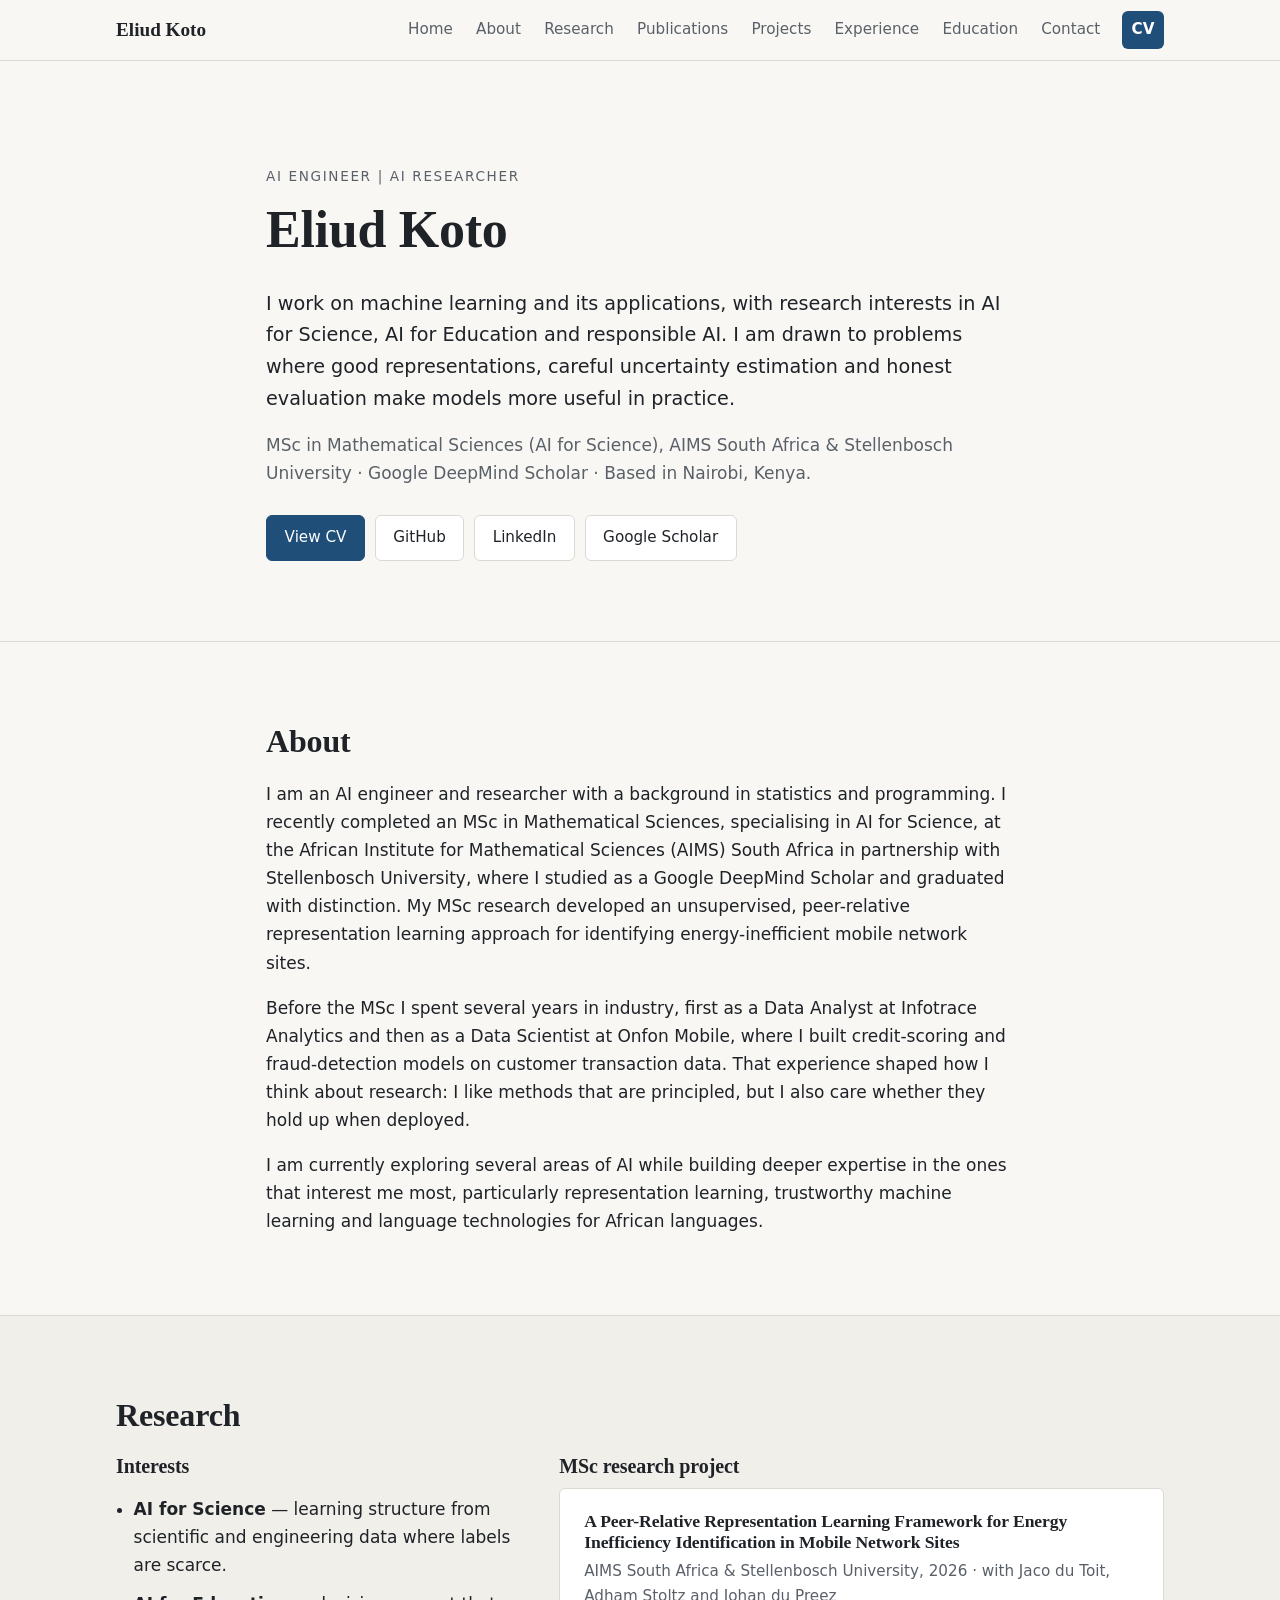
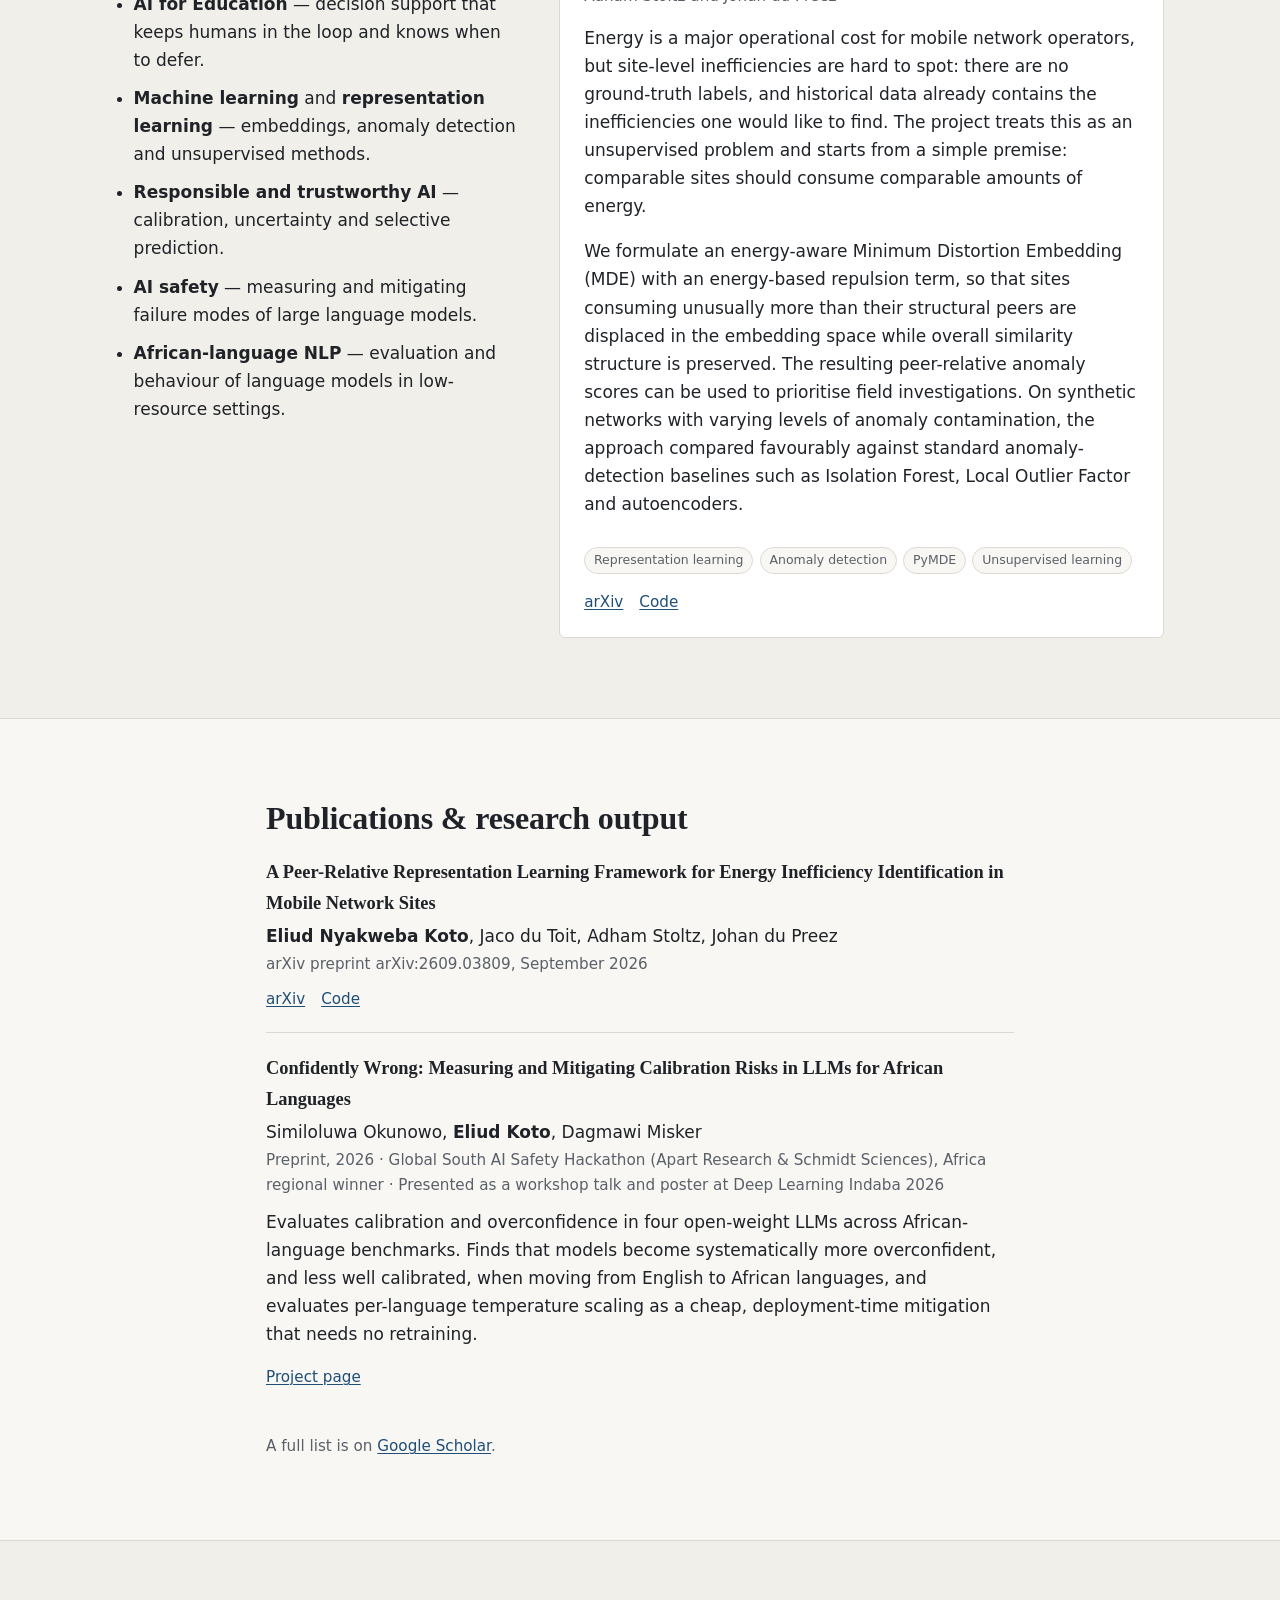
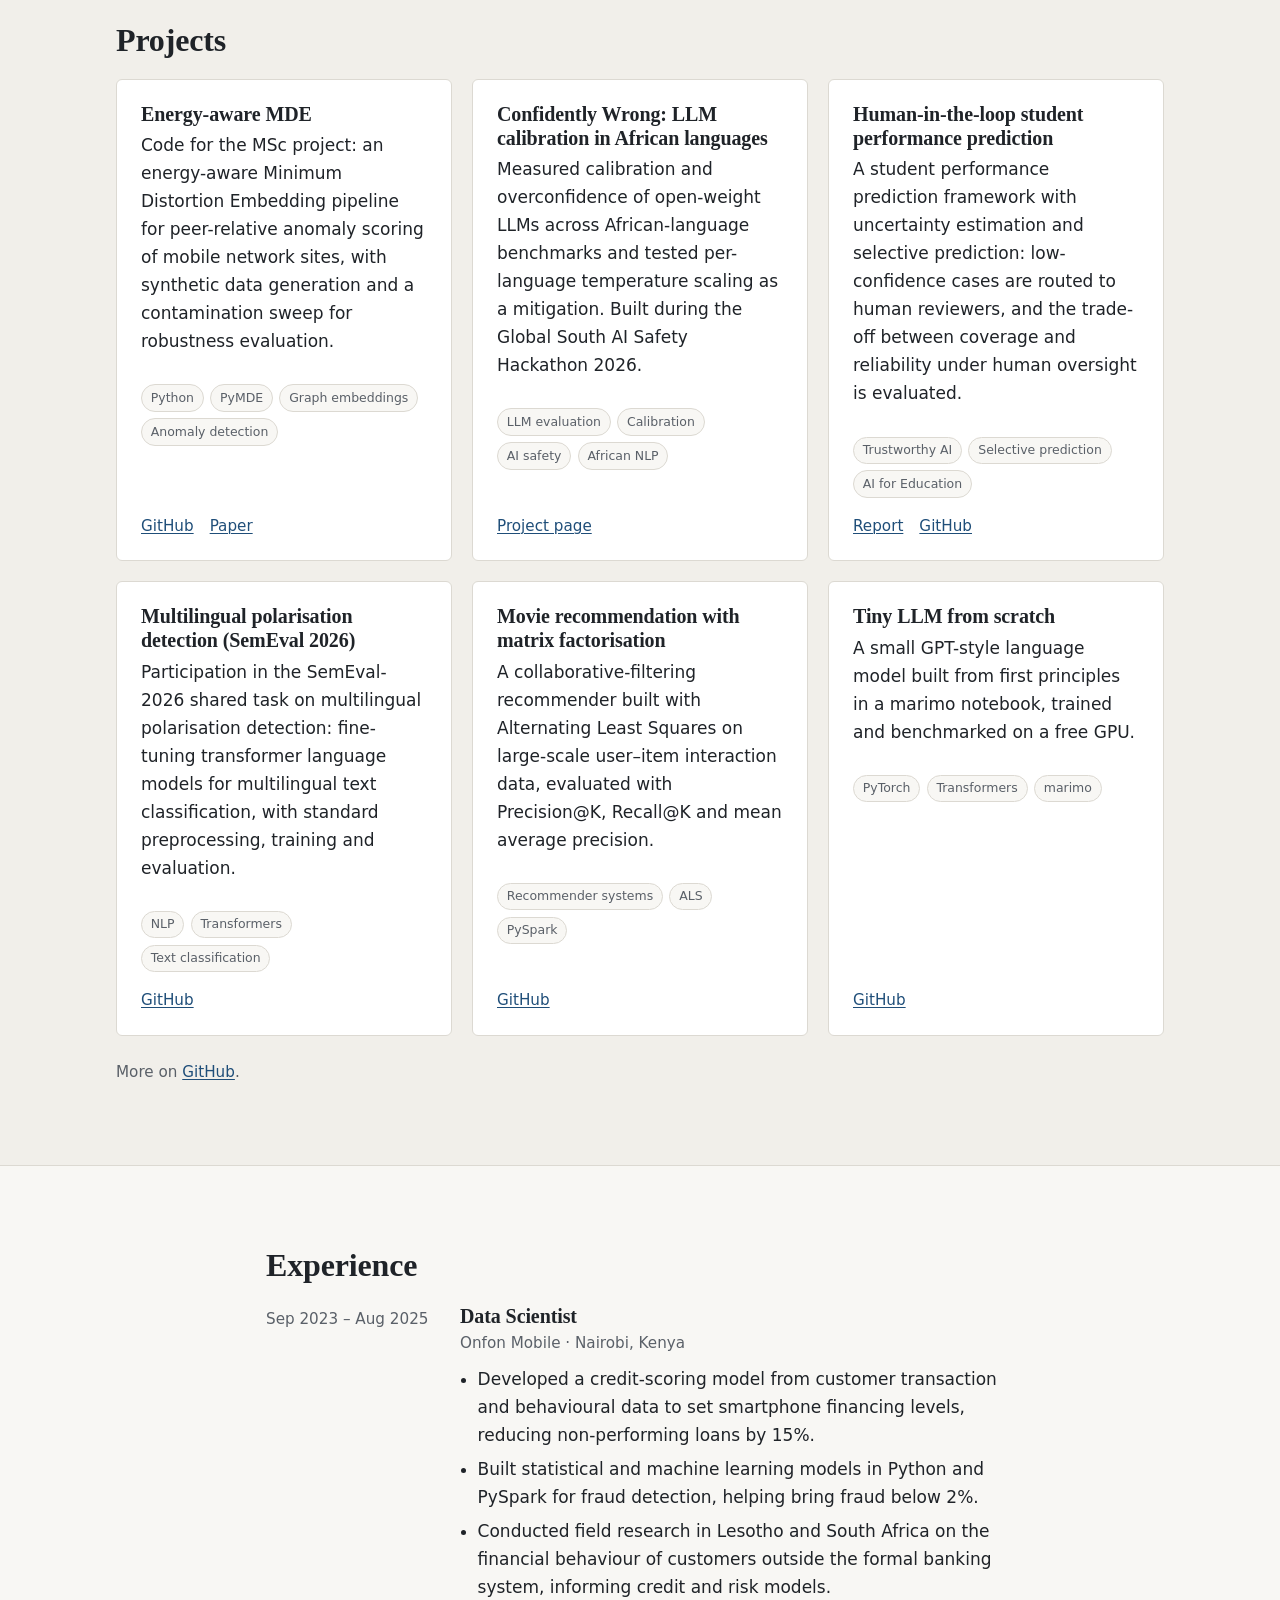
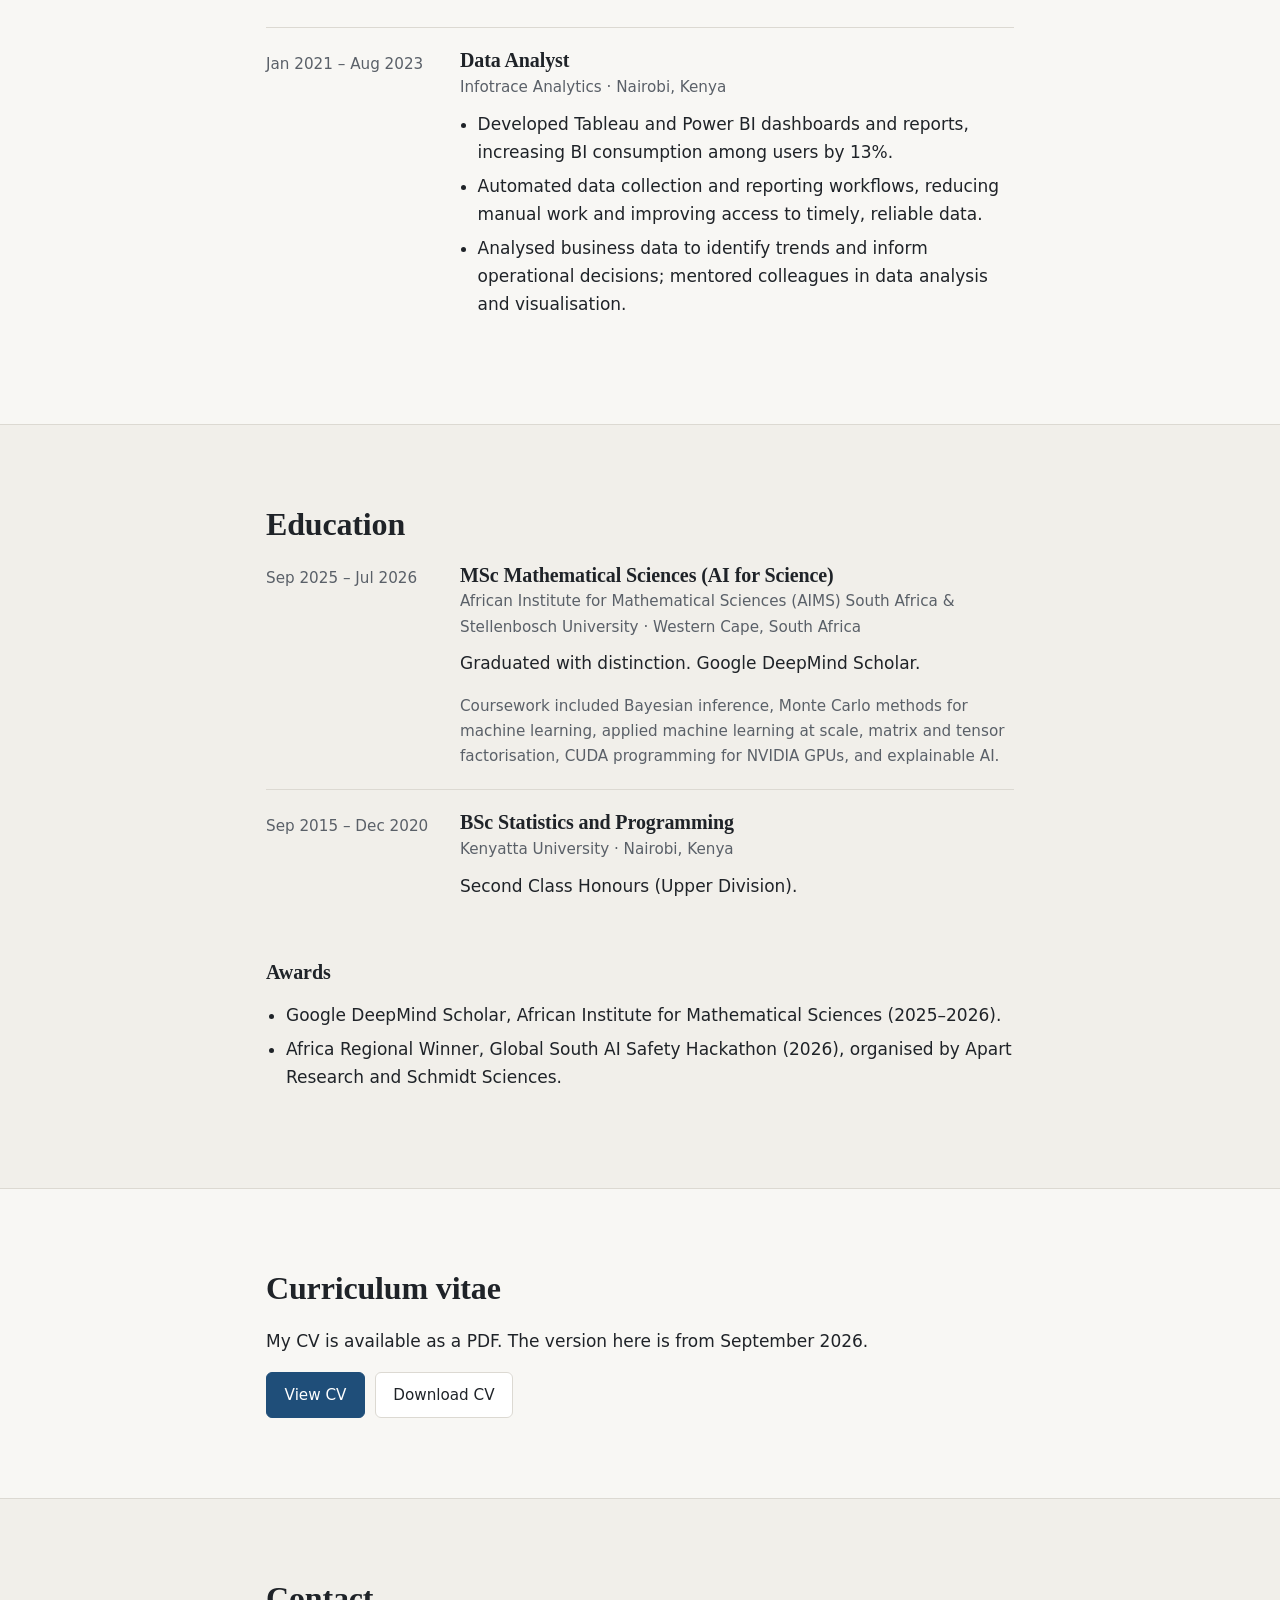
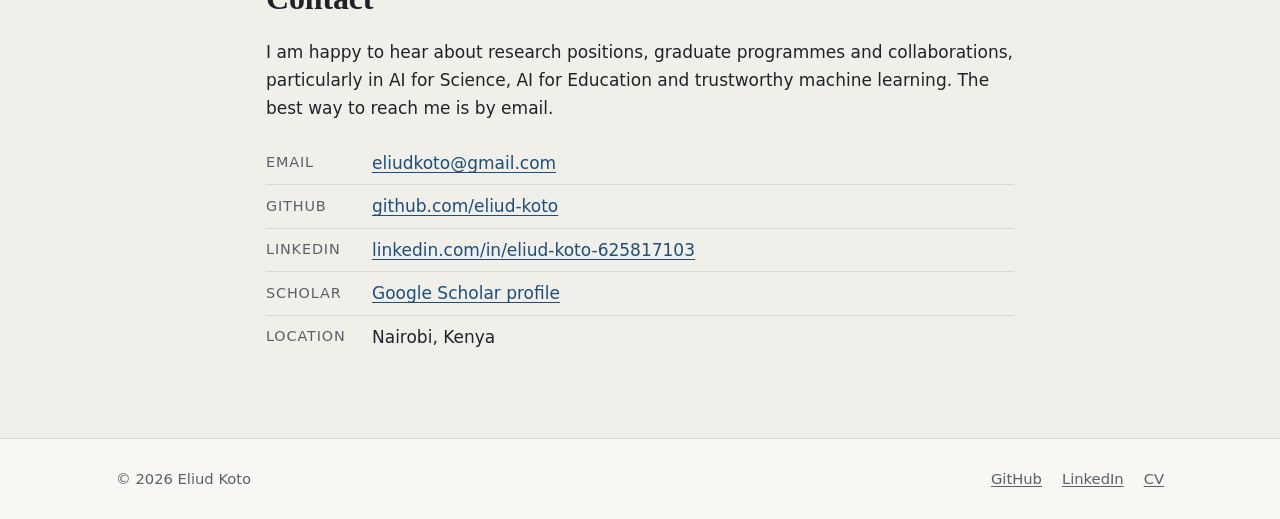
==== index.html @ 5efdb4de "Add personal academic website Static single-page site for GitHub Pages: home, about, research, publi" ====
<!DOCTYPE html>
<html lang="en-GB">
<head>
  <meta charset="utf-8">
  <meta name="viewport" content="width=device-width, initial-scale=1">
  <title>Eliud Koto — AI Engineer &amp; AI Researcher</title>
  <meta name="description" content="Eliud Koto is an AI engineer and researcher working on machine learning, representation learning and responsible AI, with interests in AI for Science and AI for Education. MSc in Mathematical Sciences (AI for Science), AIMS South Africa and Stellenbosch University.">
  <meta name="author" content="Eliud Koto">
  <link rel="canonical" href="https://eliud-koto.github.io/">
  <meta name="theme-color" content="#f8f7f4">

  <meta property="og:type" content="profile">
  <meta property="og:title" content="Eliud Koto — AI Engineer &amp; AI Researcher">
  <meta property="og:description" content="Machine learning, representation learning and responsible AI, with interests in AI for Science and AI for Education.">
  <meta property="og:url" content="https://eliud-koto.github.io/">
  <meta property="og:site_name" content="Eliud Koto">
  <meta name="twitter:card" content="summary">

  <link rel="icon" href="assets/favicon.svg" type="image/svg+xml">
  <link rel="stylesheet" href="css/style.css">

  <script type="application/ld+json">
  {
    "@context": "https://schema.org",
    "@type": "Person",
    "name": "Eliud Koto",
    "alternateName": "Eliud Nyakweba Koto",
    "jobTitle": "AI Engineer and AI Researcher",
    "url": "https://eliud-koto.github.io/",
    "email": "mailto:eliudkoto@gmail.com",
    "address": { "@type": "PostalAddress", "addressLocality": "Nairobi", "addressCountry": "KE" },
    "alumniOf": [
      { "@type": "CollegeOrUniversity", "name": "African Institute for Mathematical Sciences (AIMS) South Africa" },
      { "@type": "CollegeOrUniversity", "name": "Stellenbosch University" },
      { "@type": "CollegeOrUniversity", "name": "Kenyatta University" }
    ],
    "sameAs": [
      "https://github.com/eliud-koto",
      "https://www.linkedin.com/in/eliud-koto-625817103/",
      "https://scholar.google.com/citations?user=v_cgbv4AAAAJ"
    ]
  }
  </script>
</head>
<body>

<a class="skip-link" href="#main">Skip to content</a>

<header class="site-header">
  <div class="container nav-bar">
    <a class="brand" href="#home">Eliud Koto</a>

    <button class="nav-toggle" type="button" aria-expanded="false" aria-controls="site-nav" aria-label="Open menu">
      <span class="nav-toggle-bar"></span>
      <span class="nav-toggle-bar"></span>
      <span class="nav-toggle-bar"></span>
    </button>

    <nav id="site-nav" class="site-nav" aria-label="Main">
      <ul>
        <li><a href="#home">Home</a></li>
        <li><a href="#about">About</a></li>
        <li><a href="#research">Research</a></li>
        <li><a href="#publications">Publications</a></li>
        <li><a href="#projects">Projects</a></li>
        <li><a href="#experience">Experience</a></li>
        <li><a href="#education">Education</a></li>
        <li><a href="#contact">Contact</a></li>
        <li><a class="nav-cv" href="assets/Eliud_Koto_CV.pdf" target="_blank" rel="noopener">CV</a></li>
      </ul>
    </nav>
  </div>
</header>

<main id="main">

  <!-- HOME -->
  <section id="home" class="hero">
    <div class="container narrow">
      <p class="eyebrow">AI Engineer&nbsp;|&nbsp;AI Researcher</p>
      <h1>Eliud Koto</h1>
      <p class="lead">
        I work on machine learning and its applications, with research interests in
        AI for Science, AI for Education and responsible AI. I am drawn to problems where
        good representations, careful uncertainty estimation and honest evaluation make
        models more useful in practice.
      </p>
      <p class="lead-secondary">
        MSc in Mathematical Sciences (AI for Science), AIMS South Africa &amp; Stellenbosch University ·
        Google DeepMind Scholar · Based in Nairobi, Kenya.
      </p>
      <div class="actions">
        <a class="btn btn-primary" href="assets/Eliud_Koto_CV.pdf" target="_blank" rel="noopener">View CV</a>
        <a class="btn" href="https://github.com/eliud-koto" target="_blank" rel="noopener">GitHub</a>
        <a class="btn" href="https://www.linkedin.com/in/eliud-koto-625817103/" target="_blank" rel="noopener">LinkedIn</a>
        <a class="btn" href="https://scholar.google.com/citations?user=v_cgbv4AAAAJ" target="_blank" rel="noopener">Google Scholar</a>
      </div>
    </div>
  </section>

  <!-- ABOUT -->
  <section id="about" class="section">
    <div class="container narrow">
      <h2>About</h2>
      <p>
        I am an AI engineer and researcher with a background in statistics and programming.
        I recently completed an MSc in Mathematical Sciences, specialising in AI for Science,
        at the African Institute for Mathematical Sciences (AIMS) South Africa in partnership
        with Stellenbosch University, where I studied as a Google DeepMind Scholar and graduated
        with distinction. My MSc research developed an unsupervised, peer-relative representation
        learning approach for identifying energy-inefficient mobile network sites.
      </p>
      <p>
        Before the MSc I spent several years in industry, first as a Data Analyst at Infotrace
        Analytics and then as a Data Scientist at Onfon Mobile, where I built credit-scoring and
        fraud-detection models on customer transaction data. That experience shaped how I think
        about research: I like methods that are principled, but I also care whether they hold up
        when deployed.
      </p>
      <p>
        I am currently exploring several areas of AI while building deeper expertise in the ones
        that interest me most, particularly representation learning, trustworthy machine learning
        and language technologies for African languages.
      </p>
    </div>
  </section>

  <!-- RESEARCH -->
  <section id="research" class="section section-alt">
    <div class="container">
      <h2>Research</h2>

      <div class="two-col">
        <div>
          <h3>Interests</h3>
          <ul class="interest-list">
            <li><strong>AI for Science</strong> — learning structure from scientific and engineering data where labels are scarce.</li>
            <li><strong>AI for Education</strong> — decision support that keeps humans in the loop and knows when to defer.</li>
            <li><strong>Machine learning</strong> and <strong>representation learning</strong> — embeddings, anomaly detection and unsupervised methods.</li>
            <li><strong>Responsible and trustworthy AI</strong> — calibration, uncertainty and selective prediction.</li>
            <li><strong>AI safety</strong> — measuring and mitigating failure modes of large language models.</li>
            <li><strong>African-language NLP</strong> — evaluation and behaviour of language models in low-resource settings.</li>
          </ul>
        </div>

        <div>
          <h3>MSc research project</h3>
          <article class="card">
            <h4>A Peer-Relative Representation Learning Framework for Energy Inefficiency Identification in Mobile Network Sites</h4>
            <p class="meta">AIMS South Africa &amp; Stellenbosch University, 2026 · with Jaco du Toit, Adham Stoltz and Johan du Preez</p>
            <p>
              Energy is a major operational cost for mobile network operators, but site-level
              inefficiencies are hard to spot: there are no ground-truth labels, and historical
              data already contains the inefficiencies one would like to find. The project treats
              this as an unsupervised problem and starts from a simple premise: comparable sites
              should consume comparable amounts of energy.
            </p>
            <p>
              We formulate an energy-aware Minimum Distortion Embedding (MDE) with an energy-based
              repulsion term, so that sites consuming unusually more than their structural peers are
              displaced in the embedding space while overall similarity structure is preserved. The
              resulting peer-relative anomaly scores can be used to prioritise field investigations.
              On synthetic networks with varying levels of anomaly contamination, the approach
              compared favourably against standard anomaly-detection baselines such as Isolation
              Forest, Local Outlier Factor and autoencoders.
            </p>
            <p class="tags">
              <span>Representation learning</span><span>Anomaly detection</span><span>PyMDE</span><span>Unsupervised learning</span>
            </p>
            <p class="links">
              <a href="https://arxiv.org/abs/2609.03809" target="_blank" rel="noopener">arXiv</a>
              <a href="https://github.com/eliud-koto/energy-aware-mde" target="_blank" rel="noopener">Code</a>
            </p>
          </article>
        </div>
      </div>
    </div>
  </section>

  <!-- PUBLICATIONS -->
  <section id="publications" class="section">
    <div class="container narrow">
      <h2>Publications &amp; research output</h2>

      <ol class="pub-list">
        <li>
          <p class="pub-title">A Peer-Relative Representation Learning Framework for Energy Inefficiency Identification in Mobile Network Sites</p>
          <p class="pub-authors"><strong>Eliud Nyakweba Koto</strong>, Jaco du Toit, Adham Stoltz, Johan du Preez</p>
          <p class="pub-venue">arXiv preprint arXiv:2609.03809, September 2026</p>
          <p class="links">
            <a href="https://arxiv.org/abs/2609.03809" target="_blank" rel="noopener">arXiv</a>
            <a href="https://github.com/eliud-koto/energy-aware-mde" target="_blank" rel="noopener">Code</a>
          </p>
        </li>

        <li>
          <p class="pub-title">Confidently Wrong: Measuring and Mitigating Calibration Risks in LLMs for African Languages</p>
          <p class="pub-authors">Similoluwa Okunowo, <strong>Eliud Koto</strong>, Dagmawi Misker</p>
          <p class="pub-venue">Preprint, 2026 · Global South AI Safety Hackathon (Apart Research &amp; Schmidt Sciences), Africa regional winner · Presented as a workshop talk and poster at Deep Learning Indaba 2026</p>
          <p>
            Evaluates calibration and overconfidence in four open-weight LLMs across
            African-language benchmarks. Finds that models become systematically more
            overconfident, and less well calibrated, when moving from English to African
            languages, and evaluates per-language temperature scaling as a cheap,
            deployment-time mitigation that needs no retraining.
          </p>
          <p class="links">
            <a href="https://apartresearch.com/project/confidently-wrong-measuring-and-mitigating-calibration-risks-in-llms-for-african-languages-hrve" target="_blank" rel="noopener">Project page</a>
          </p>
        </li>
      </ol>

      <p class="note">
        A full list is on <a href="https://scholar.google.com/citations?user=v_cgbv4AAAAJ" target="_blank" rel="noopener">Google Scholar</a>.
      </p>
    </div>
  </section>

  <!-- PROJECTS -->
  <section id="projects" class="section section-alt">
    <div class="container">
      <h2>Projects</h2>

      <div class="grid">
        <article class="card">
          <h3>Energy-aware MDE</h3>
          <p>
            Code for the MSc project: an energy-aware Minimum Distortion Embedding pipeline for
            peer-relative anomaly scoring of mobile network sites, with synthetic data generation
            and a contamination sweep for robustness evaluation.
          </p>
          <p class="tags"><span>Python</span><span>PyMDE</span><span>Graph embeddings</span><span>Anomaly detection</span></p>
          <p class="links">
            <a href="https://github.com/eliud-koto/energy-aware-mde" target="_blank" rel="noopener">GitHub</a>
            <a href="https://arxiv.org/abs/2609.03809" target="_blank" rel="noopener">Paper</a>
          </p>
        </article>

        <article class="card">
          <h3>Confidently Wrong: LLM calibration in African languages</h3>
          <p>
            Measured calibration and overconfidence of open-weight LLMs across African-language
            benchmarks and tested per-language temperature scaling as a mitigation. Built during
            the Global South AI Safety Hackathon 2026.
          </p>
          <p class="tags"><span>LLM evaluation</span><span>Calibration</span><span>AI safety</span><span>African NLP</span></p>
          <p class="links">
            <a href="https://apartresearch.com/project/confidently-wrong-measuring-and-mitigating-calibration-risks-in-llms-for-african-languages-hrve" target="_blank" rel="noopener">Project page</a>
          </p>
        </article>

        <article class="card">
          <h3>Human-in-the-loop student performance prediction</h3>
          <p>
            A student performance prediction framework with uncertainty estimation and selective
            prediction: low-confidence cases are routed to human reviewers, and the trade-off
            between coverage and reliability under human oversight is evaluated.
          </p>
          <p class="tags"><span>Trustworthy AI</span><span>Selective prediction</span><span>AI for Education</span></p>
          <p class="links">
            <a href="https://github.com/eliud-koto/Responsible-AI-Project/blob/main/RAI_Final_Project_Report.pdf" target="_blank" rel="noopener">Report</a>
            <a href="https://github.com/eliud-koto/Responsible-AI-Project" target="_blank" rel="noopener">GitHub</a>
          </p>
        </article>

        <article class="card">
          <h3>Multilingual polarisation detection (SemEval 2026)</h3>
          <p>
            Participation in the SemEval-2026 shared task on multilingual polarisation detection:
            fine-tuning transformer language models for multilingual text classification, with
            standard preprocessing, training and evaluation.
          </p>
          <p class="tags"><span>NLP</span><span>Transformers</span><span>Text classification</span></p>
          <p class="links">
            <a href="https://github.com/eliud-koto/NLP-LLM" target="_blank" rel="noopener">GitHub</a>
          </p>
        </article>

        <article class="card">
          <h3>Movie recommendation with matrix factorisation</h3>
          <p>
            A collaborative-filtering recommender built with Alternating Least Squares on
            large-scale user–item interaction data, evaluated with Precision@K, Recall@K and
            mean average precision.
          </p>
          <p class="tags"><span>Recommender systems</span><span>ALS</span><span>PySpark</span></p>
          <p class="links">
            <a href="https://github.com/eliud-koto/Matrix-Factorization-Recommender-System" target="_blank" rel="noopener">GitHub</a>
          </p>
        </article>

        <article class="card">
          <h3>Tiny LLM from scratch</h3>
          <p>
            A small GPT-style language model built from first principles in a marimo notebook,
            trained and benchmarked on a free GPU.
          </p>
          <p class="tags"><span>PyTorch</span><span>Transformers</span><span>marimo</span></p>
          <p class="links">
            <a href="https://github.com/eliud-koto/tiny-llm-molab" target="_blank" rel="noopener">GitHub</a>
          </p>
        </article>
      </div>

      <p class="note">More on <a href="https://github.com/eliud-koto?tab=repositories" target="_blank" rel="noopener">GitHub</a>.</p>
    </div>
  </section>

  <!-- EXPERIENCE -->
  <section id="experience" class="section">
    <div class="container narrow">
      <h2>Experience</h2>

      <ol class="timeline">
        <li>
          <div class="timeline-when">Sep 2023 – Aug 2025</div>
          <div class="timeline-what">
            <h3>Data Scientist</h3>
            <p class="meta">Onfon Mobile · Nairobi, Kenya</p>
            <ul>
              <li>Developed a credit-scoring model from customer transaction and behavioural data to set smartphone financing levels, reducing non-performing loans by 15%.</li>
              <li>Built statistical and machine learning models in Python and PySpark for fraud detection, helping bring fraud below 2%.</li>
              <li>Conducted field research in Lesotho and South Africa on the financial behaviour of customers outside the formal banking system, informing credit and risk models.</li>
            </ul>
          </div>
        </li>

        <li>
          <div class="timeline-when">Jan 2021 – Aug 2023</div>
          <div class="timeline-what">
            <h3>Data Analyst</h3>
            <p class="meta">Infotrace Analytics · Nairobi, Kenya</p>
            <ul>
              <li>Developed Tableau and Power BI dashboards and reports, increasing BI consumption among users by 13%.</li>
              <li>Automated data collection and reporting workflows, reducing manual work and improving access to timely, reliable data.</li>
              <li>Analysed business data to identify trends and inform operational decisions; mentored colleagues in data analysis and visualisation.</li>
            </ul>
          </div>
        </li>
      </ol>
    </div>
  </section>

  <!-- EDUCATION -->
  <section id="education" class="section section-alt">
    <div class="container narrow">
      <h2>Education</h2>

      <ol class="timeline">
        <li>
          <div class="timeline-when">Sep 2025 – Jul 2026</div>
          <div class="timeline-what">
            <h3>MSc Mathematical Sciences (AI for Science)</h3>
            <p class="meta">African Institute for Mathematical Sciences (AIMS) South Africa &amp; Stellenbosch University · Western Cape, South Africa</p>
            <p>Graduated with distinction. Google DeepMind Scholar.</p>
            <p class="small">Coursework included Bayesian inference, Monte Carlo methods for machine learning, applied machine learning at scale, matrix and tensor factorisation, CUDA programming for NVIDIA GPUs, and explainable AI.</p>
          </div>
        </li>

        <li>
          <div class="timeline-when">Sep 2015 – Dec 2020</div>
          <div class="timeline-what">
            <h3>BSc Statistics and Programming</h3>
            <p class="meta">Kenyatta University · Nairobi, Kenya</p>
            <p>Second Class Honours (Upper Division).</p>
          </div>
        </li>
      </ol>

      <h3 class="subhead">Awards</h3>
      <ul class="plain-list">
        <li>Google DeepMind Scholar, African Institute for Mathematical Sciences (2025–2026).</li>
        <li>Africa Regional Winner, Global South AI Safety Hackathon (2026), organised by Apart Research and Schmidt Sciences.</li>
      </ul>
    </div>
  </section>

  <!-- CV -->
  <section id="cv" class="section">
    <div class="container narrow">
      <h2>Curriculum vitae</h2>
      <p>My CV is available as a PDF. The version here is from September 2026.</p>
      <div class="actions">
        <a class="btn btn-primary" href="assets/Eliud_Koto_CV.pdf" target="_blank" rel="noopener">View CV</a>
        <a class="btn" href="assets/Eliud_Koto_CV.pdf" download="Eliud_Koto_CV.pdf">Download CV</a>
      </div>
    </div>
  </section>

  <!-- CONTACT -->
  <section id="contact" class="section section-alt">
    <div class="container narrow">
      <h2>Contact</h2>
      <p>
        I am happy to hear about research positions, graduate programmes and collaborations,
        particularly in AI for Science, AI for Education and trustworthy machine learning.
        The best way to reach me is by email.
      </p>
      <ul class="contact-list">
        <li><span class="label">Email</span> <a href="mailto:eliudkoto@gmail.com">eliudkoto@gmail.com</a></li>
        <li><span class="label">GitHub</span> <a href="https://github.com/eliud-koto" target="_blank" rel="noopener">github.com/eliud-koto</a></li>
        <li><span class="label">LinkedIn</span> <a href="https://www.linkedin.com/in/eliud-koto-625817103/" target="_blank" rel="noopener">linkedin.com/in/eliud-koto-625817103</a></li>
        <li><span class="label">Scholar</span> <a href="https://scholar.google.com/citations?user=v_cgbv4AAAAJ" target="_blank" rel="noopener">Google Scholar profile</a></li>
        <li><span class="label">Location</span> Nairobi, Kenya</li>
      </ul>
    </div>
  </section>

</main>

<footer class="site-footer">
  <div class="container footer-bar">
    <p>© <span id="year">2026</span> Eliud Koto</p>
    <ul>
      <li><a href="https://github.com/eliud-koto" target="_blank" rel="noopener">GitHub</a></li>
      <li><a href="https://www.linkedin.com/in/eliud-koto-625817103/" target="_blank" rel="noopener">LinkedIn</a></li>
      <li><a href="assets/Eliud_Koto_CV.pdf" target="_blank" rel="noopener">CV</a></li>
    </ul>
  </div>
</footer>

<script src="js/main.js"></script>
</body>
</html>
---- css/style.css ----
/* ------------------------------------------------------------------
   Eliud Koto — personal academic website
   Plain CSS, no build step. Restrained palette, system fonts.
   ------------------------------------------------------------------ */

:root {
  --bg: #f8f7f4;
  --bg-alt: #f1efea;
  --surface: #ffffff;
  --text: #1f2328;
  --text-muted: #5a6068;
  --border: #dcd9d2;
  --accent: #1f4e79;
  --accent-hover: #163a5a;
  --accent-soft: #e6eef6;

  --font-serif: "Iowan Old Style", "Palatino Linotype", "Book Antiqua", Palatino, Georgia, "Times New Roman", serif;
  --font-sans: system-ui, -apple-system, "Segoe UI", Roboto, "Helvetica Neue", Arial, sans-serif;

  --measure: 68ch;
  --container: 1080px;
  --gutter: 16px;
  --radius: 6px;
}

@media (prefers-color-scheme: dark) {
  :root:not([data-theme="light"]) {
    --bg: #15171a;
    --bg-alt: #1b1e22;
    --surface: #202429;
    --text: #e8e6e1;
    --text-muted: #a4a9b0;
    --border: #33383f;
    --accent: #8fb6dc;
    --accent-hover: #b3cee9;
    --accent-soft: #24303c;
  }
}

/* --- Base ---------------------------------------------------------- */

*,
*::before,
*::after { box-sizing: border-box; }

html {
  scroll-behavior: smooth;
  -webkit-text-size-adjust: 100%;
}

@media (prefers-reduced-motion: reduce) {
  html { scroll-behavior: auto; }
}

body {
  margin: 0;
  background: var(--bg);
  color: var(--text);
  font-family: var(--font-sans);
  font-size: 1.0625rem;
  line-height: 1.65;
  -webkit-font-smoothing: antialiased;
}

h1, h2, h3, h4 {
  font-family: var(--font-serif);
  font-weight: 600;
  line-height: 1.2;
  margin: 0 0 0.5em;
  letter-spacing: -0.005em;
}

h1 { font-size: clamp(2.25rem, 5vw, 3.25rem); }
h2 { font-size: clamp(1.6rem, 3vw, 2rem); margin-bottom: 1.25rem; }
h3 { font-size: 1.25rem; }
h4 { font-size: 1.1rem; }

p { margin: 0 0 1em; }
p:last-child { margin-bottom: 0; }

a {
  color: var(--accent);
  text-decoration: underline;
  text-decoration-thickness: 1px;
  text-underline-offset: 0.15em;
}
a:hover { color: var(--accent-hover); }
a:focus-visible {
  outline: 2px solid var(--accent);
  outline-offset: 2px;
  border-radius: 2px;
}

ul, ol { padding-left: 1.25rem; }
li { margin-bottom: 0.35em; }

strong { font-weight: 600; }

.container {
  width: 100%;
  max-width: var(--container);
  margin: 0 auto;
  padding: 0 var(--gutter);
}

.container.narrow { max-width: 780px; }

.skip-link {
  position: absolute;
  left: -999px;
  top: 0;
  background: var(--accent);
  color: #fff;
  padding: 0.5rem 1rem;
  z-index: 100;
}
.skip-link:focus { left: 0; }

/* --- Header / navigation ------------------------------------------ */

.site-header {
  position: sticky;
  top: 0;
  z-index: 50;
  background: var(--bg);
  border-bottom: 1px solid var(--border);
}

.nav-bar {
  display: flex;
  align-items: center;
  justify-content: space-between;
  min-height: 60px;
  gap: 1rem;
}

.brand {
  font-family: var(--font-serif);
  font-size: 1.2rem;
  font-weight: 600;
  color: var(--text);
  text-decoration: none;
}
.brand:hover { color: var(--accent); }

.site-nav ul {
  list-style: none;
  margin: 0;
  padding: 0;
  display: flex;
  align-items: center;
  gap: 0.25rem;
}
.site-nav li { margin: 0; }

.site-nav a {
  display: inline-block;
  padding: 0.4rem 0.6rem;
  font-size: 0.95rem;
  color: var(--text-muted);
  text-decoration: none;
  border-radius: var(--radius);
}
.site-nav a:hover { color: var(--text); background: var(--accent-soft); }

.site-nav a.nav-cv {
  margin-left: 0.5rem;
  color: #fff;
  background: var(--accent);
  font-weight: 600;
}
.site-nav a.nav-cv:hover { background: var(--accent-hover); color: #fff; }

@media (prefers-color-scheme: dark) {
  :root:not([data-theme="light"]) .site-nav a.nav-cv { color: #15171a; }
  :root:not([data-theme="light"]) .site-nav a.nav-cv:hover { color: #15171a; }
}

.nav-toggle {
  display: none;
  background: none;
  border: 1px solid var(--border);
  border-radius: var(--radius);
  padding: 0.45rem 0.55rem;
  cursor: pointer;
}
.nav-toggle-bar {
  display: block;
  width: 20px;
  height: 2px;
  background: var(--text);
  margin: 4px 0;
  transition: transform 0.2s ease, opacity 0.2s ease;
}
.nav-toggle[aria-expanded="true"] .nav-toggle-bar:nth-child(1) { transform: translateY(6px) rotate(45deg); }
.nav-toggle[aria-expanded="true"] .nav-toggle-bar:nth-child(2) { opacity: 0; }
.nav-toggle[aria-expanded="true"] .nav-toggle-bar:nth-child(3) { transform: translateY(-6px) rotate(-45deg); }

@media (max-width: 900px) {
  .nav-toggle { display: block; }

  .site-nav {
    display: none;
    position: absolute;
    left: 0;
    right: 0;
    top: 100%;
    background: var(--bg);
    border-bottom: 1px solid var(--border);
    padding: 0.5rem var(--gutter) 1rem;
  }
  .site-nav.is-open { display: block; }

  .site-nav ul {
    flex-direction: column;
    align-items: stretch;
    gap: 0;
  }
  .site-nav a {
    display: block;
    padding: 0.65rem 0.5rem;
    font-size: 1.05rem;
  }
  .site-nav a.nav-cv {
    margin: 0.5rem 0 0;
    text-align: center;
  }
}

/* --- Sections ------------------------------------------------------ */

section[id] { scroll-margin-top: 72px; }

.section {
  padding: clamp(3rem, 7vw, 5rem) 0;
  border-top: 1px solid var(--border);
}
.section-alt { background: var(--bg-alt); }

.hero {
  padding: clamp(3.5rem, 9vw, 6.5rem) 0 clamp(3rem, 7vw, 5rem);
}

.eyebrow {
  font-size: 0.85rem;
  text-transform: uppercase;
  letter-spacing: 0.12em;
  color: var(--text-muted);
  margin-bottom: 0.75rem;
}

.lead {
  font-size: 1.2rem;
  max-width: var(--measure);
  margin-bottom: 1rem;
}
.lead-secondary {
  color: var(--text-muted);
  max-width: var(--measure);
  margin-bottom: 1.75rem;
}

.actions {
  display: flex;
  flex-wrap: wrap;
  gap: 0.6rem;
}

.btn {
  display: inline-block;
  padding: 0.6rem 1.1rem;
  font-size: 0.95rem;
  font-weight: 500;
  color: var(--text);
  background: var(--surface);
  border: 1px solid var(--border);
  border-radius: var(--radius);
  text-decoration: none;
  transition: border-color 0.15s ease, background-color 0.15s ease;
}
.btn:hover {
  color: var(--text);
  border-color: var(--accent);
  background: var(--accent-soft);
}
.btn-primary {
  color: #fff;
  background: var(--accent);
  border-color: var(--accent);
}
.btn-primary:hover {
  color: #fff;
  background: var(--accent-hover);
  border-color: var(--accent-hover);
}

@media (prefers-color-scheme: dark) {
  :root:not([data-theme="light"]) .btn-primary,
  :root:not([data-theme="light"]) .btn-primary:hover { color: #15171a; }
}

.meta {
  color: var(--text-muted);
  font-size: 0.95rem;
}
.small { font-size: 0.95rem; color: var(--text-muted); }
.note { color: var(--text-muted); font-size: 0.95rem; margin-top: 1.5rem; }
.subhead { margin-top: 2.5rem; }

.plain-list { padding-left: 1.25rem; }

/* --- Research ------------------------------------------------------ */

.two-col {
  display: grid;
  grid-template-columns: minmax(0, 2fr) minmax(0, 3fr);
  gap: 2.5rem;
  align-items: start;
}
@media (max-width: 820px) {
  .two-col { grid-template-columns: 1fr; gap: 2rem; }
}

.interest-list { padding-left: 1.1rem; }
.interest-list li { margin-bottom: 0.6em; }

/* --- Cards --------------------------------------------------------- */

.card {
  background: var(--surface);
  border: 1px solid var(--border);
  border-radius: var(--radius);
  padding: 1.35rem 1.5rem;
  height: 100%;
  display: flex;
  flex-direction: column;
}
.card h3, .card h4 { margin-bottom: 0.35rem; }
.card > p:not(.links):not(.tags) { flex-grow: 0; }
.card .links { margin-top: auto; padding-top: 0.75rem; }

.grid {
  display: grid;
  grid-template-columns: repeat(auto-fill, minmax(300px, 1fr));
  gap: 1.25rem;
}

.tags {
  display: flex;
  flex-wrap: wrap;
  gap: 0.4rem;
  margin: 0.75rem 0 0.25rem;
}
.tags span {
  font-size: 0.78rem;
  padding: 0.15rem 0.55rem;
  border: 1px solid var(--border);
  border-radius: 999px;
  color: var(--text-muted);
  background: var(--bg);
}

.links {
  display: flex;
  flex-wrap: wrap;
  gap: 1rem;
  font-size: 0.95rem;
}
.links a { font-weight: 500; }

/* --- Publications -------------------------------------------------- */

.pub-list {
  list-style: none;
  padding: 0;
  margin: 0;
}
.pub-list > li {
  padding: 1.25rem 0;
  border-bottom: 1px solid var(--border);
  margin: 0;
}
.pub-list > li:first-child { padding-top: 0; }
.pub-list > li:last-child { border-bottom: none; }

.pub-title {
  font-family: var(--font-serif);
  font-size: 1.15rem;
  font-weight: 600;
  margin-bottom: 0.25rem;
}
.pub-authors { margin-bottom: 0.15rem; }
.pub-venue {
  color: var(--text-muted);
  font-size: 0.95rem;
  margin-bottom: 0.6rem;
}
.pub-list .links { margin-top: 0.5rem; }

/* --- Timeline (experience / education) ----------------------------- */

.timeline {
  list-style: none;
  padding: 0;
  margin: 0;
}
.timeline > li {
  display: grid;
  grid-template-columns: 170px 1fr;
  gap: 1.5rem;
  padding: 1.25rem 0;
  border-bottom: 1px solid var(--border);
  margin: 0;
}
.timeline > li:first-child { padding-top: 0; }
.timeline > li:last-child { border-bottom: none; }

.timeline-when {
  color: var(--text-muted);
  font-size: 0.95rem;
  padding-top: 0.2rem;
  white-space: nowrap;
}
.timeline-what h3 { margin-bottom: 0.15rem; }
.timeline-what .meta { margin-bottom: 0.6rem; }
.timeline-what ul { margin: 0.5rem 0 0; padding-left: 1.1rem; list-style: disc; }

@media (max-width: 640px) {
  .timeline > li { grid-template-columns: 1fr; gap: 0.35rem; }
  .timeline-when { padding-top: 0; }
}

/* --- Contact ------------------------------------------------------- */

.contact-list {
  list-style: none;
  padding: 0;
  margin: 1.25rem 0 0;
}
.contact-list li {
  display: flex;
  gap: 1rem;
  padding: 0.45rem 0;
  border-bottom: 1px solid var(--border);
  margin: 0;
}
.contact-list li:last-child { border-bottom: none; }
.contact-list .label {
  flex: 0 0 90px;
  color: var(--text-muted);
  font-size: 0.9rem;
  text-transform: uppercase;
  letter-spacing: 0.06em;
  padding-top: 0.15rem;
}
.contact-list a { word-break: break-word; }

/* --- Footer -------------------------------------------------------- */

.site-footer {
  border-top: 1px solid var(--border);
  padding: 1.75rem 0;
  font-size: 0.92rem;
  color: var(--text-muted);
}
.footer-bar {
  display: flex;
  flex-wrap: wrap;
  align-items: center;
  justify-content: space-between;
  gap: 0.75rem;
}
.footer-bar p { margin: 0; }
.footer-bar ul {
  list-style: none;
  margin: 0;
  padding: 0;
  display: flex;
  gap: 1.25rem;
}
.footer-bar li { margin: 0; }
.footer-bar a { color: var(--text-muted); }
.footer-bar a:hover { color: var(--accent); }
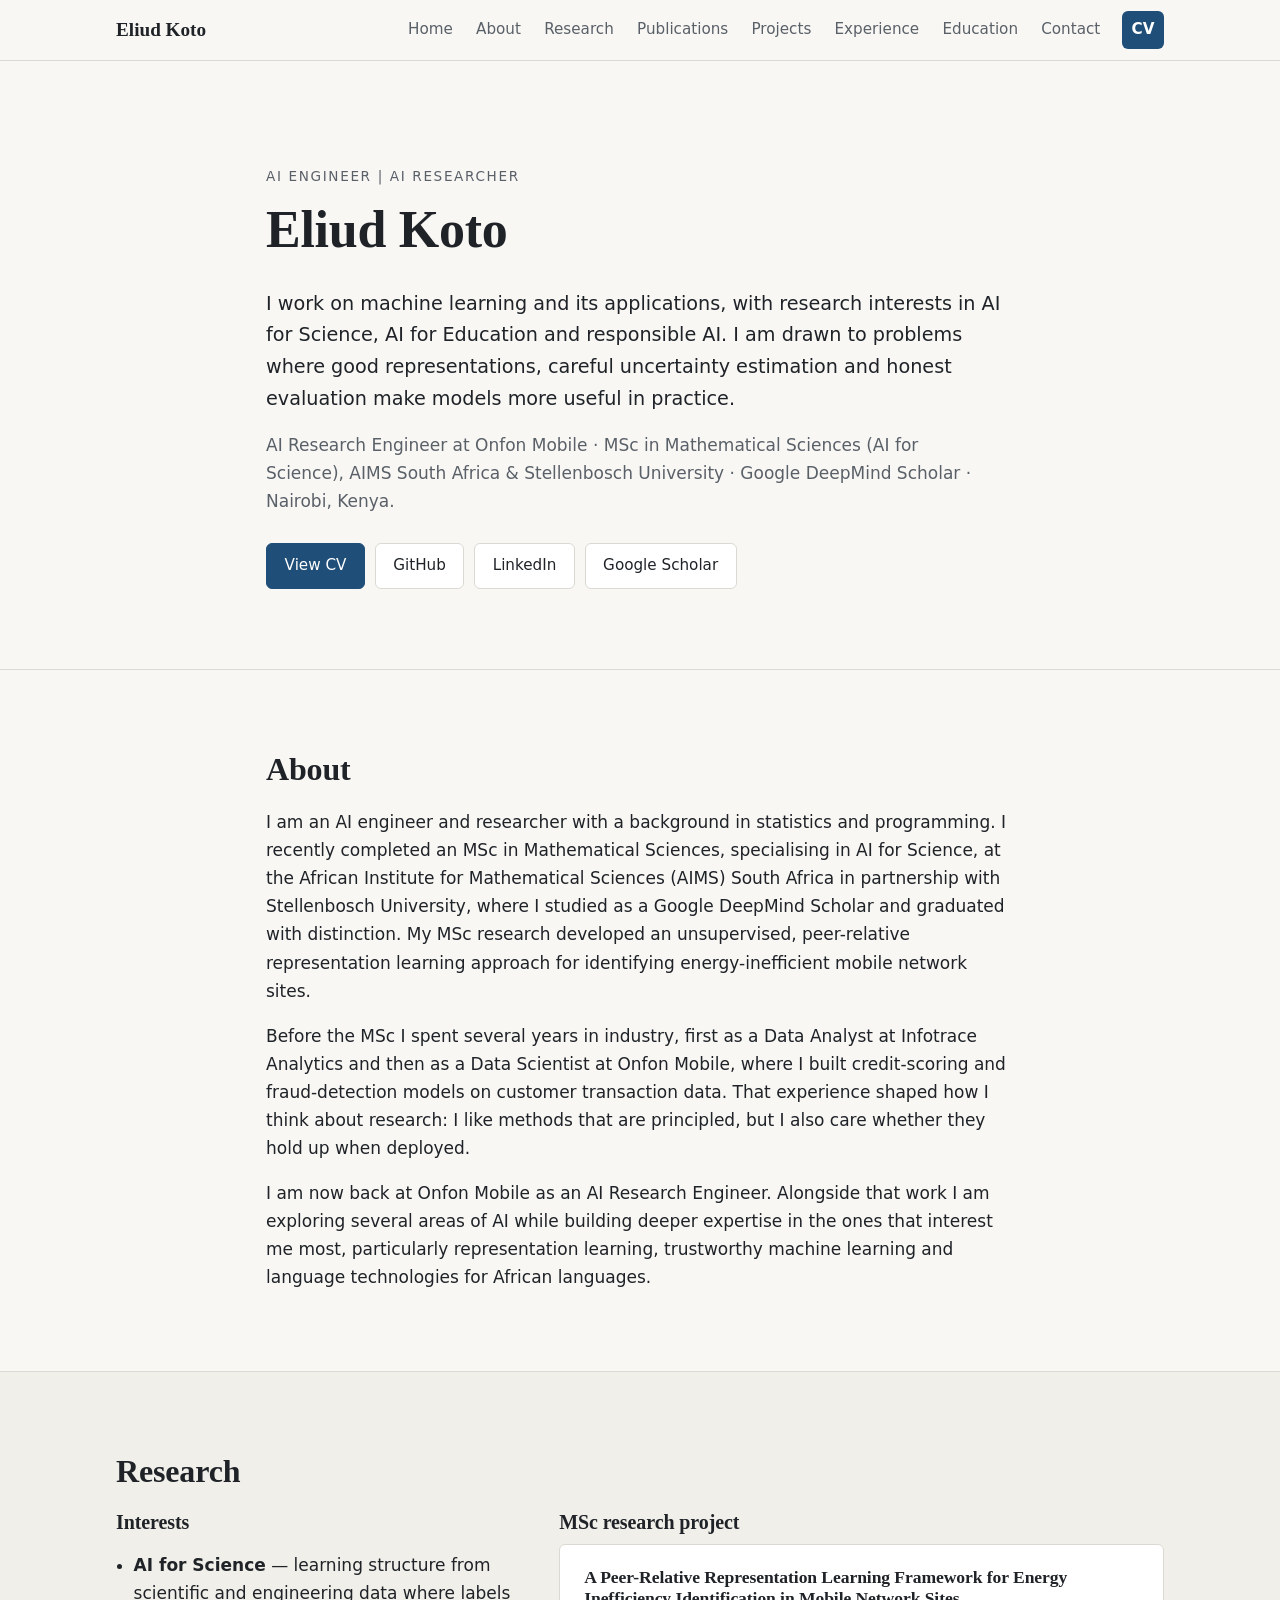
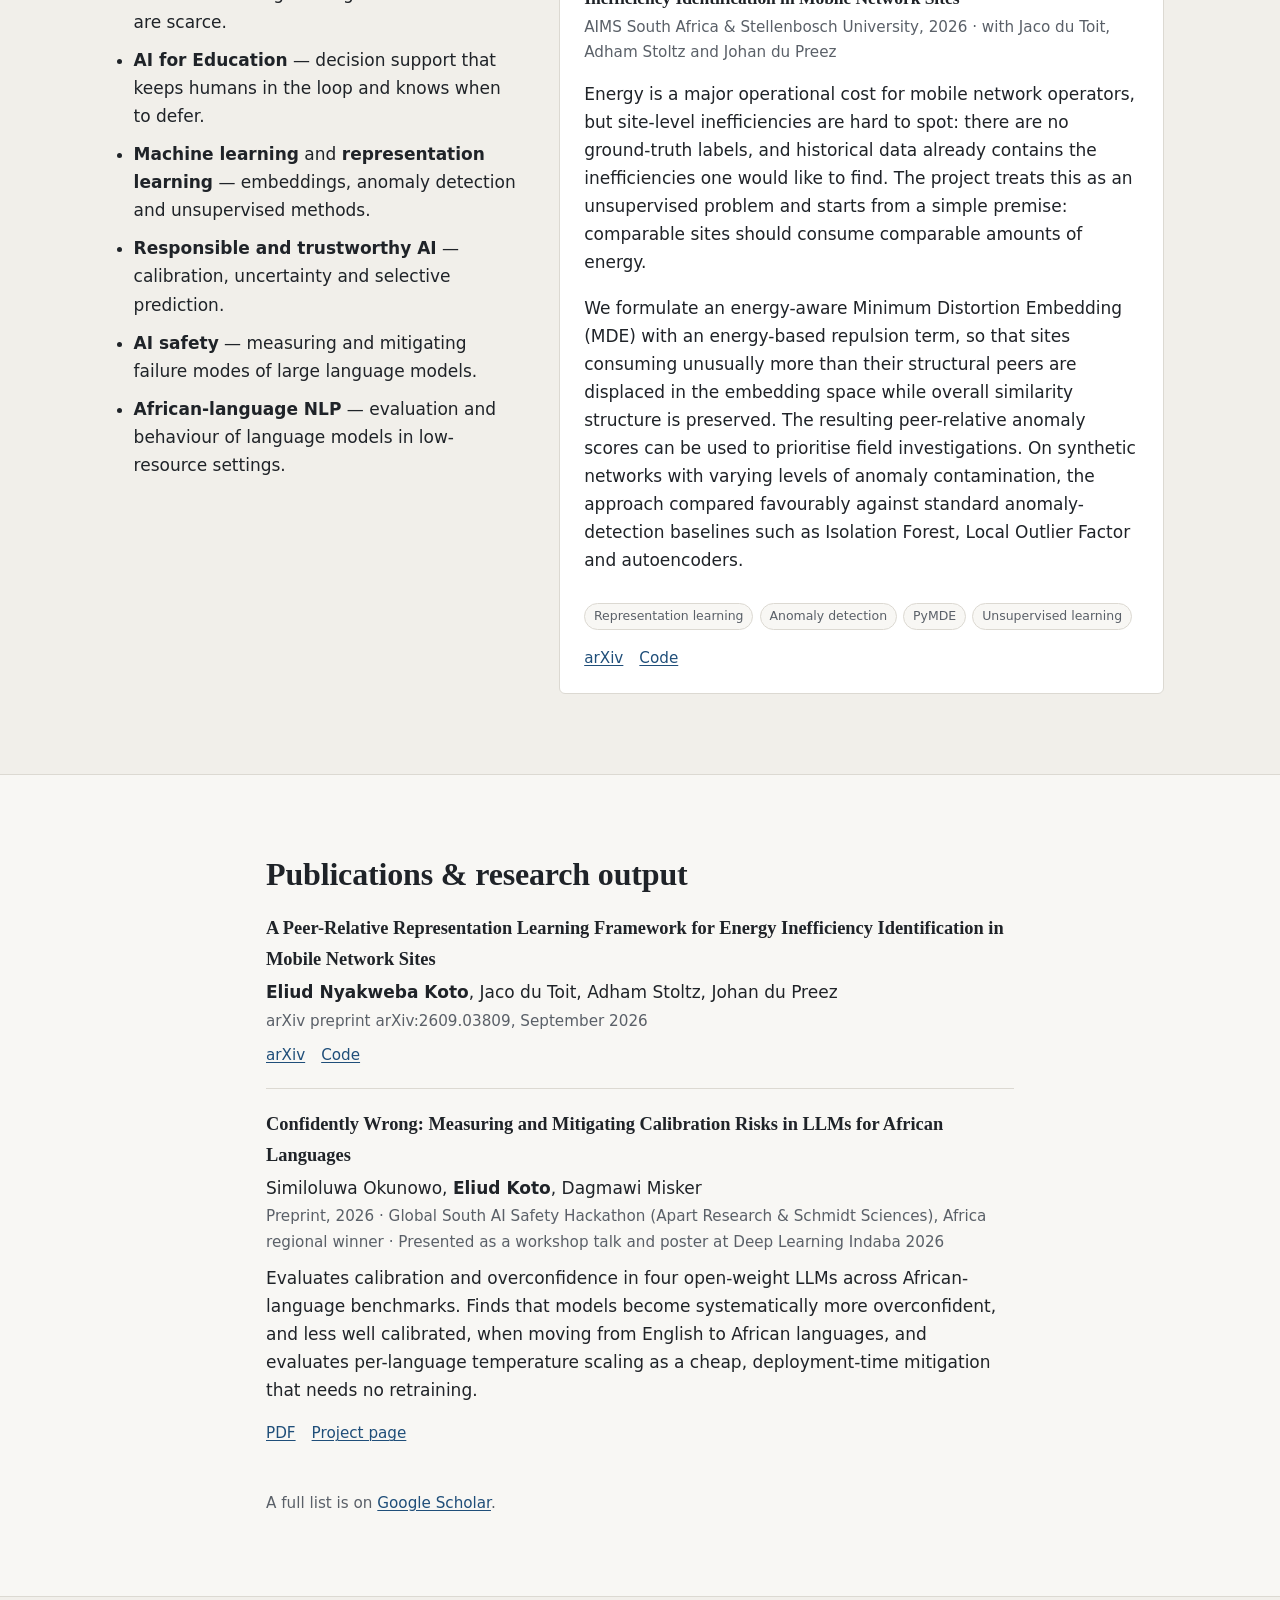
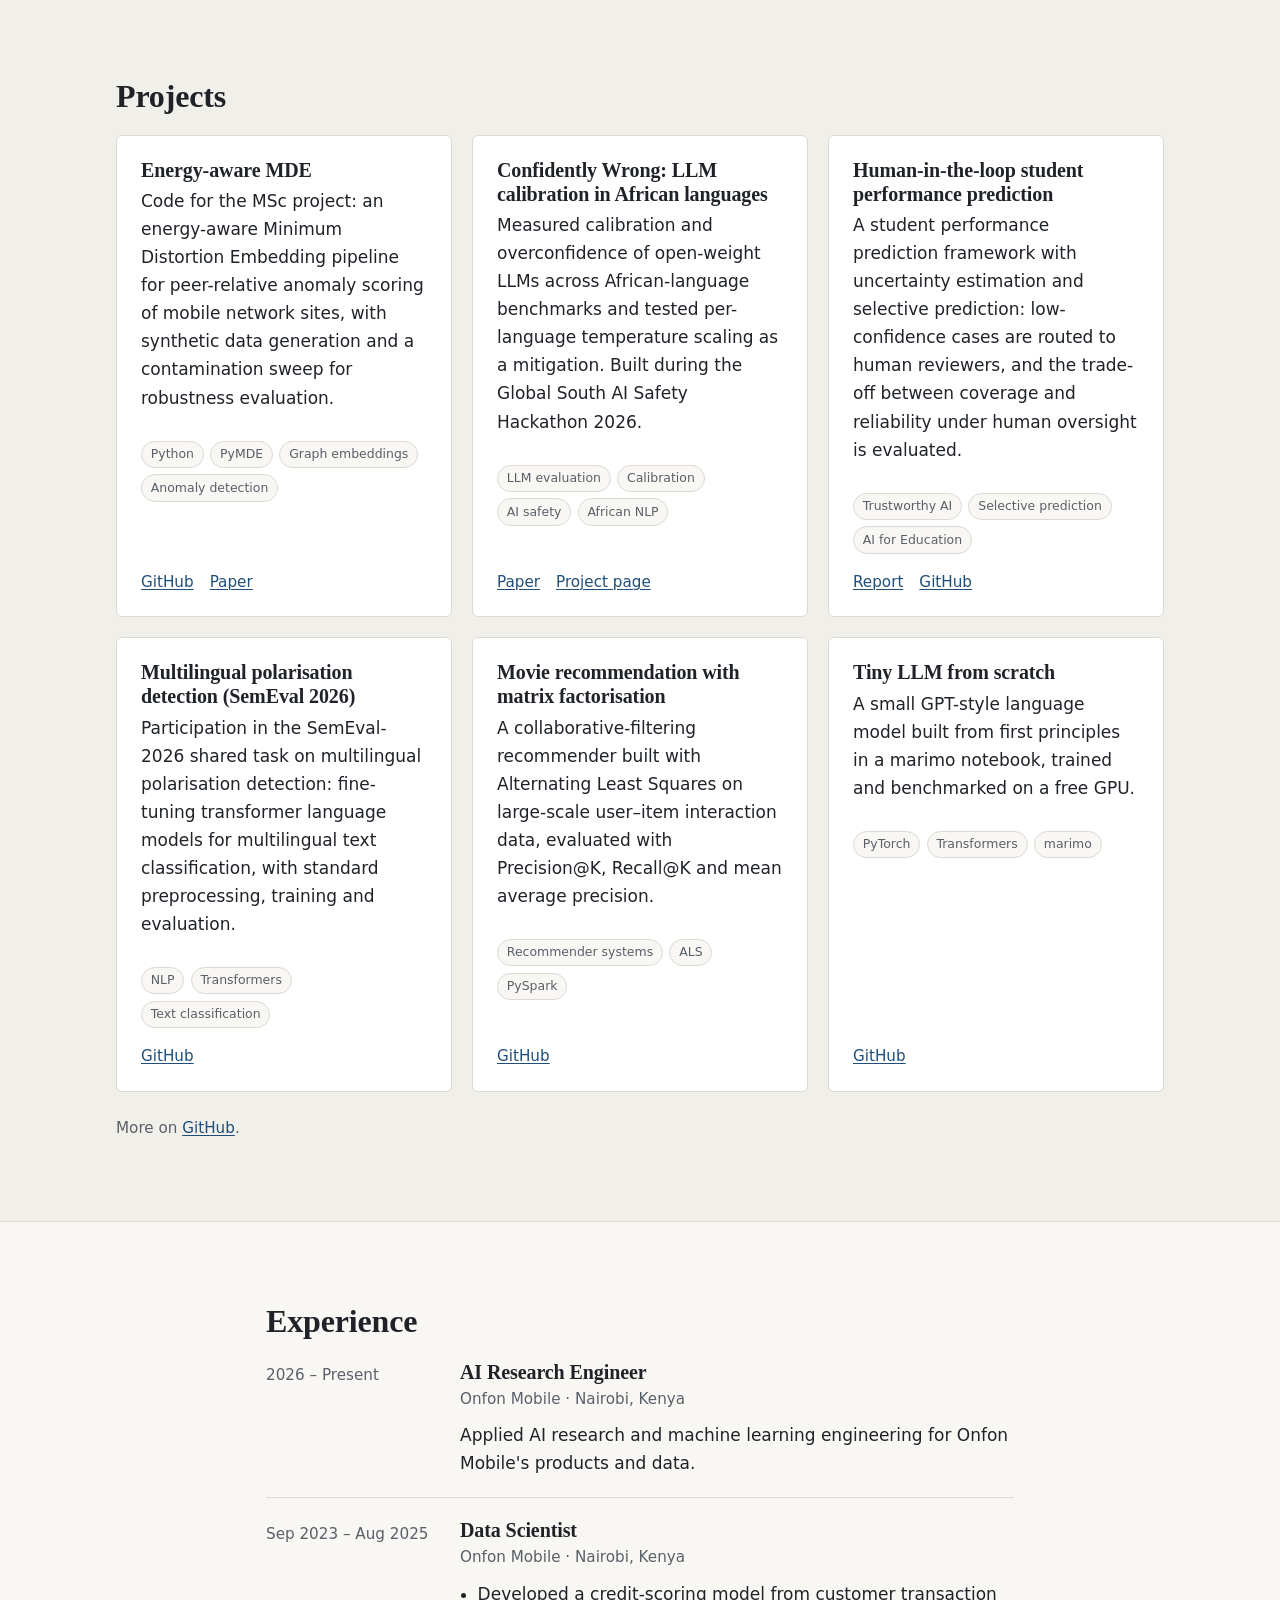
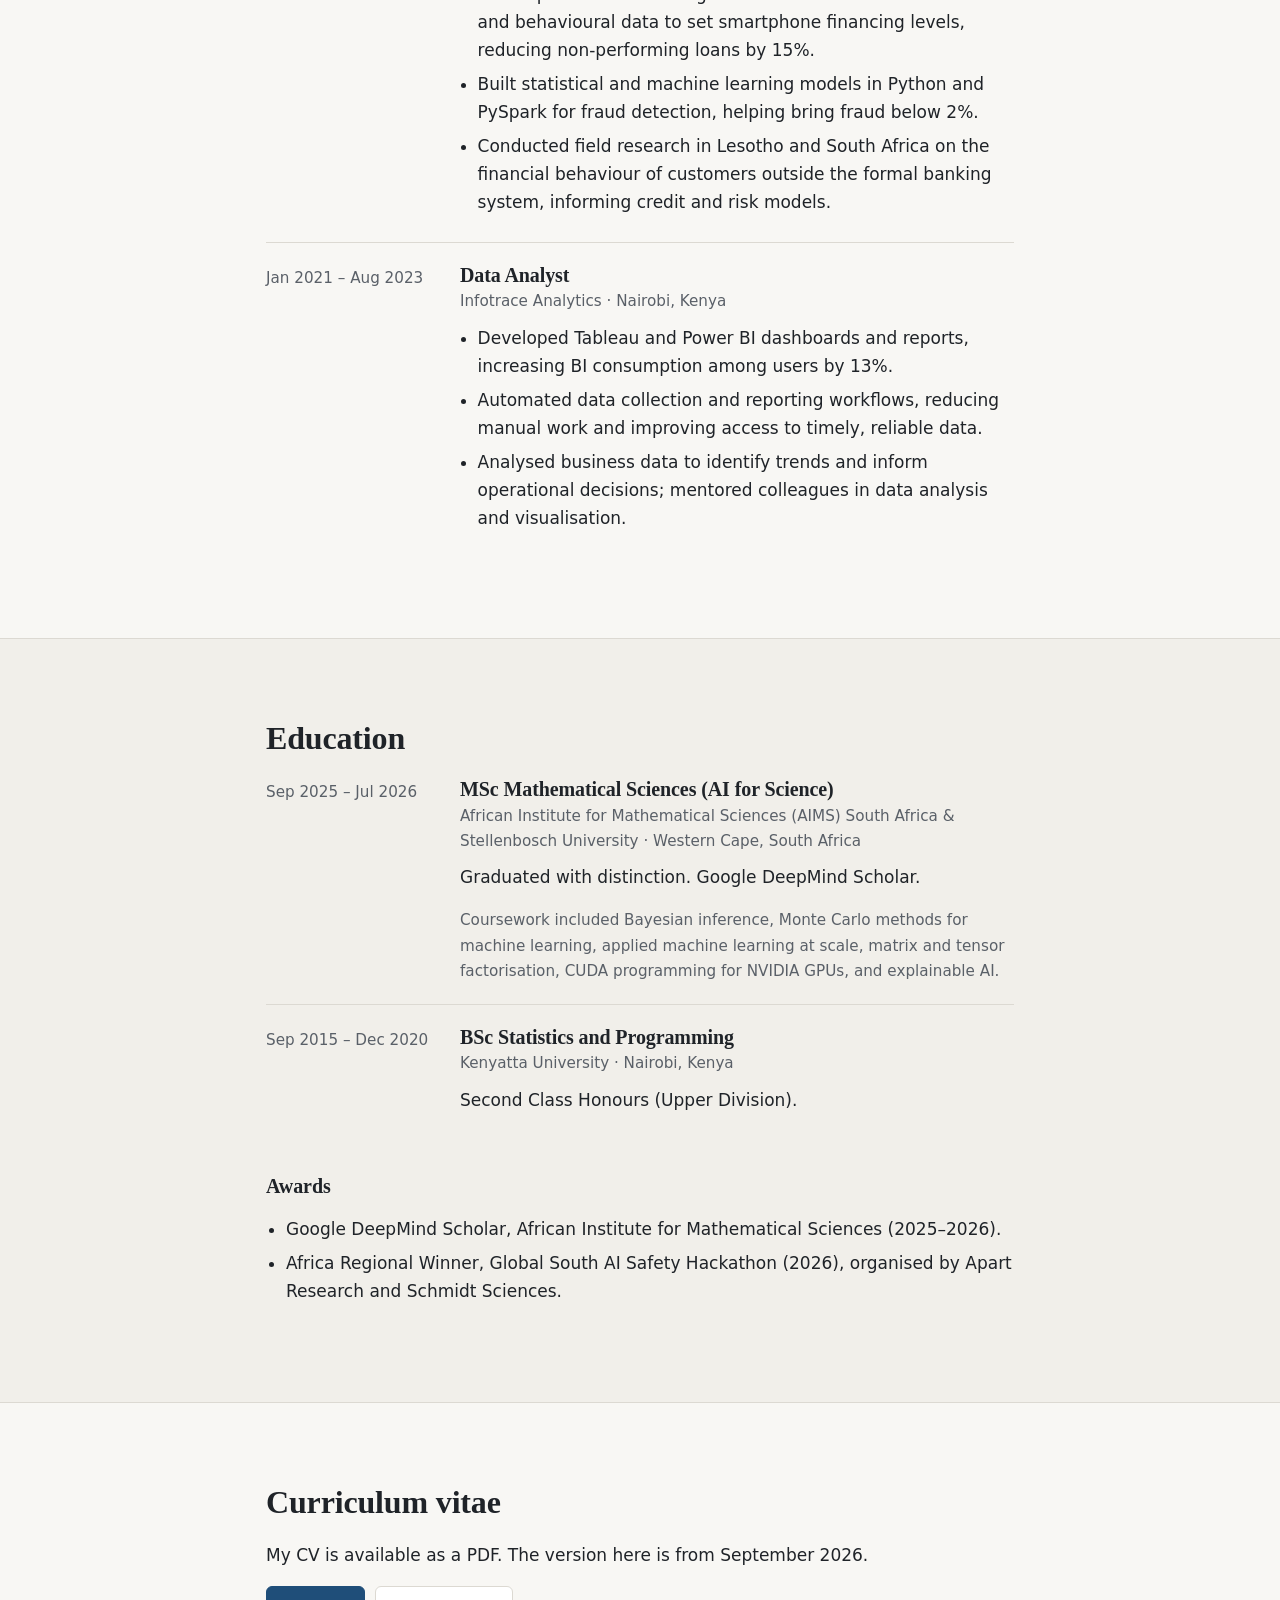
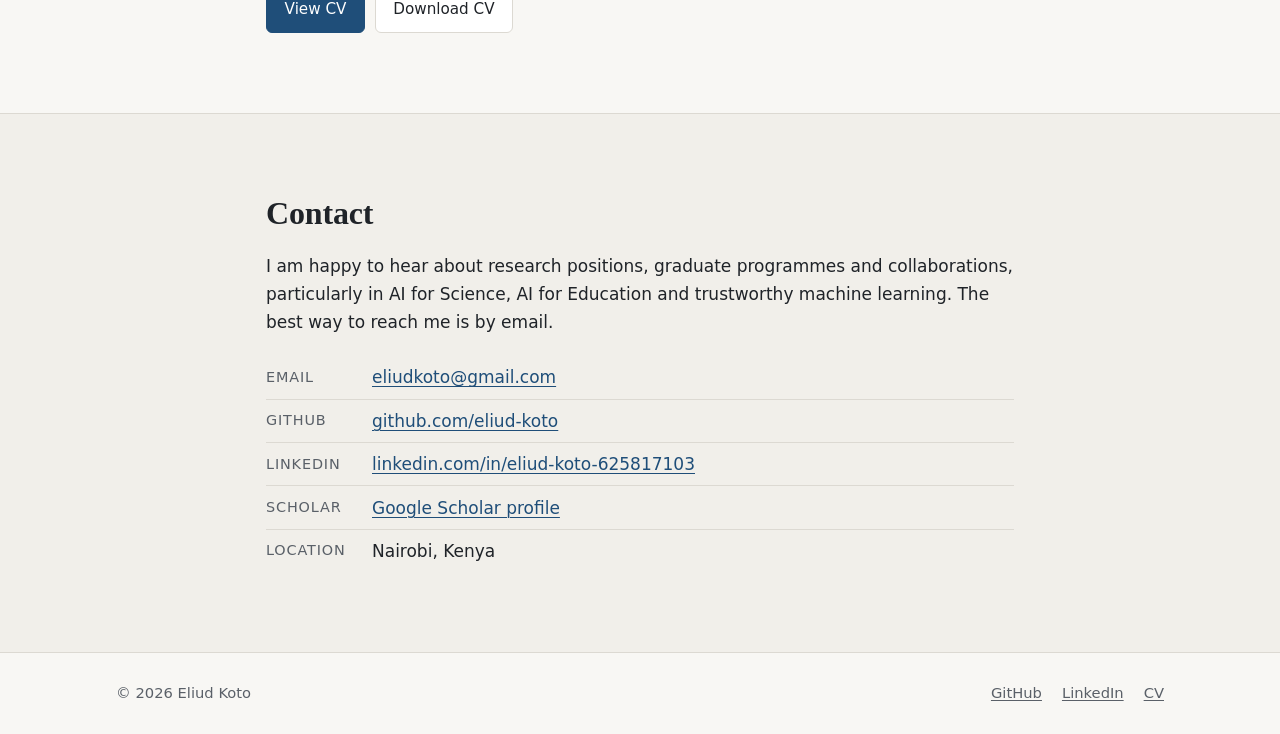
==== commit 2398e547: "Add current role and Confidently Wrong paper PDF Co-Authored-By: Claude Opus 5 <noreply@anthropic.co" ====
--- a/index.html
+++ b/index.html
@@ -25,7 +25,8 @@
     "@type": "Person",
     "name": "Eliud Koto",
     "alternateName": "Eliud Nyakweba Koto",
-    "jobTitle": "AI Engineer and AI Researcher",
+    "jobTitle": "AI Research Engineer",
+    "worksFor": { "@type": "Organization", "name": "Onfon Mobile" },
     "url": "https://eliud-koto.github.io/",
     "email": "mailto:eliudkoto@gmail.com",
     "address": { "@type": "PostalAddress", "addressLocality": "Nairobi", "addressCountry": "KE" },
@@ -86,8 +87,8 @@
         models more useful in practice.
       </p>
       <p class="lead-secondary">
-        MSc in Mathematical Sciences (AI for Science), AIMS South Africa &amp; Stellenbosch University ·
-        Google DeepMind Scholar · Based in Nairobi, Kenya.
+        AI Research Engineer at Onfon Mobile · MSc in Mathematical Sciences (AI for Science),
+        AIMS South Africa &amp; Stellenbosch University · Google DeepMind Scholar · Nairobi, Kenya.
       </p>
       <div class="actions">
         <a class="btn btn-primary" href="assets/Eliud_Koto_CV.pdf" target="_blank" rel="noopener">View CV</a>
@@ -118,9 +119,10 @@
         when deployed.
       </p>
       <p>
-        I am currently exploring several areas of AI while building deeper expertise in the ones
-        that interest me most, particularly representation learning, trustworthy machine learning
-        and language technologies for African languages.
+        I am now back at Onfon Mobile as an AI Research Engineer. Alongside that work I am
+        exploring several areas of AI while building deeper expertise in the ones that interest
+        me most, particularly representation learning, trustworthy machine learning and language
+        technologies for African languages.
       </p>
     </div>
   </section>
@@ -205,6 +207,7 @@
             deployment-time mitigation that needs no retraining.
           </p>
           <p class="links">
+            <a href="assets/Confidently_Wrong_Calibration_African_Languages.pdf" target="_blank" rel="noopener">PDF</a>
             <a href="https://apartresearch.com/project/confidently-wrong-measuring-and-mitigating-calibration-risks-in-llms-for-african-languages-hrve" target="_blank" rel="noopener">Project page</a>
           </p>
         </li>
@@ -245,6 +248,7 @@
           </p>
           <p class="tags"><span>LLM evaluation</span><span>Calibration</span><span>AI safety</span><span>African NLP</span></p>
           <p class="links">
+            <a href="assets/Confidently_Wrong_Calibration_African_Languages.pdf" target="_blank" rel="noopener">Paper</a>
             <a href="https://apartresearch.com/project/confidently-wrong-measuring-and-mitigating-calibration-risks-in-llms-for-african-languages-hrve" target="_blank" rel="noopener">Project page</a>
           </p>
         </article>
@@ -312,6 +316,15 @@
       <h2>Experience</h2>
 
       <ol class="timeline">
+        <li>
+          <div class="timeline-when">2026 – Present</div>
+          <div class="timeline-what">
+            <h3>AI Research Engineer</h3>
+            <p class="meta">Onfon Mobile · Nairobi, Kenya</p>
+            <p>Applied AI research and machine learning engineering for Onfon Mobile's products and data.</p>
+          </div>
+        </li>
+
         <li>
           <div class="timeline-when">Sep 2023 – Aug 2025</div>
           <div class="timeline-what">
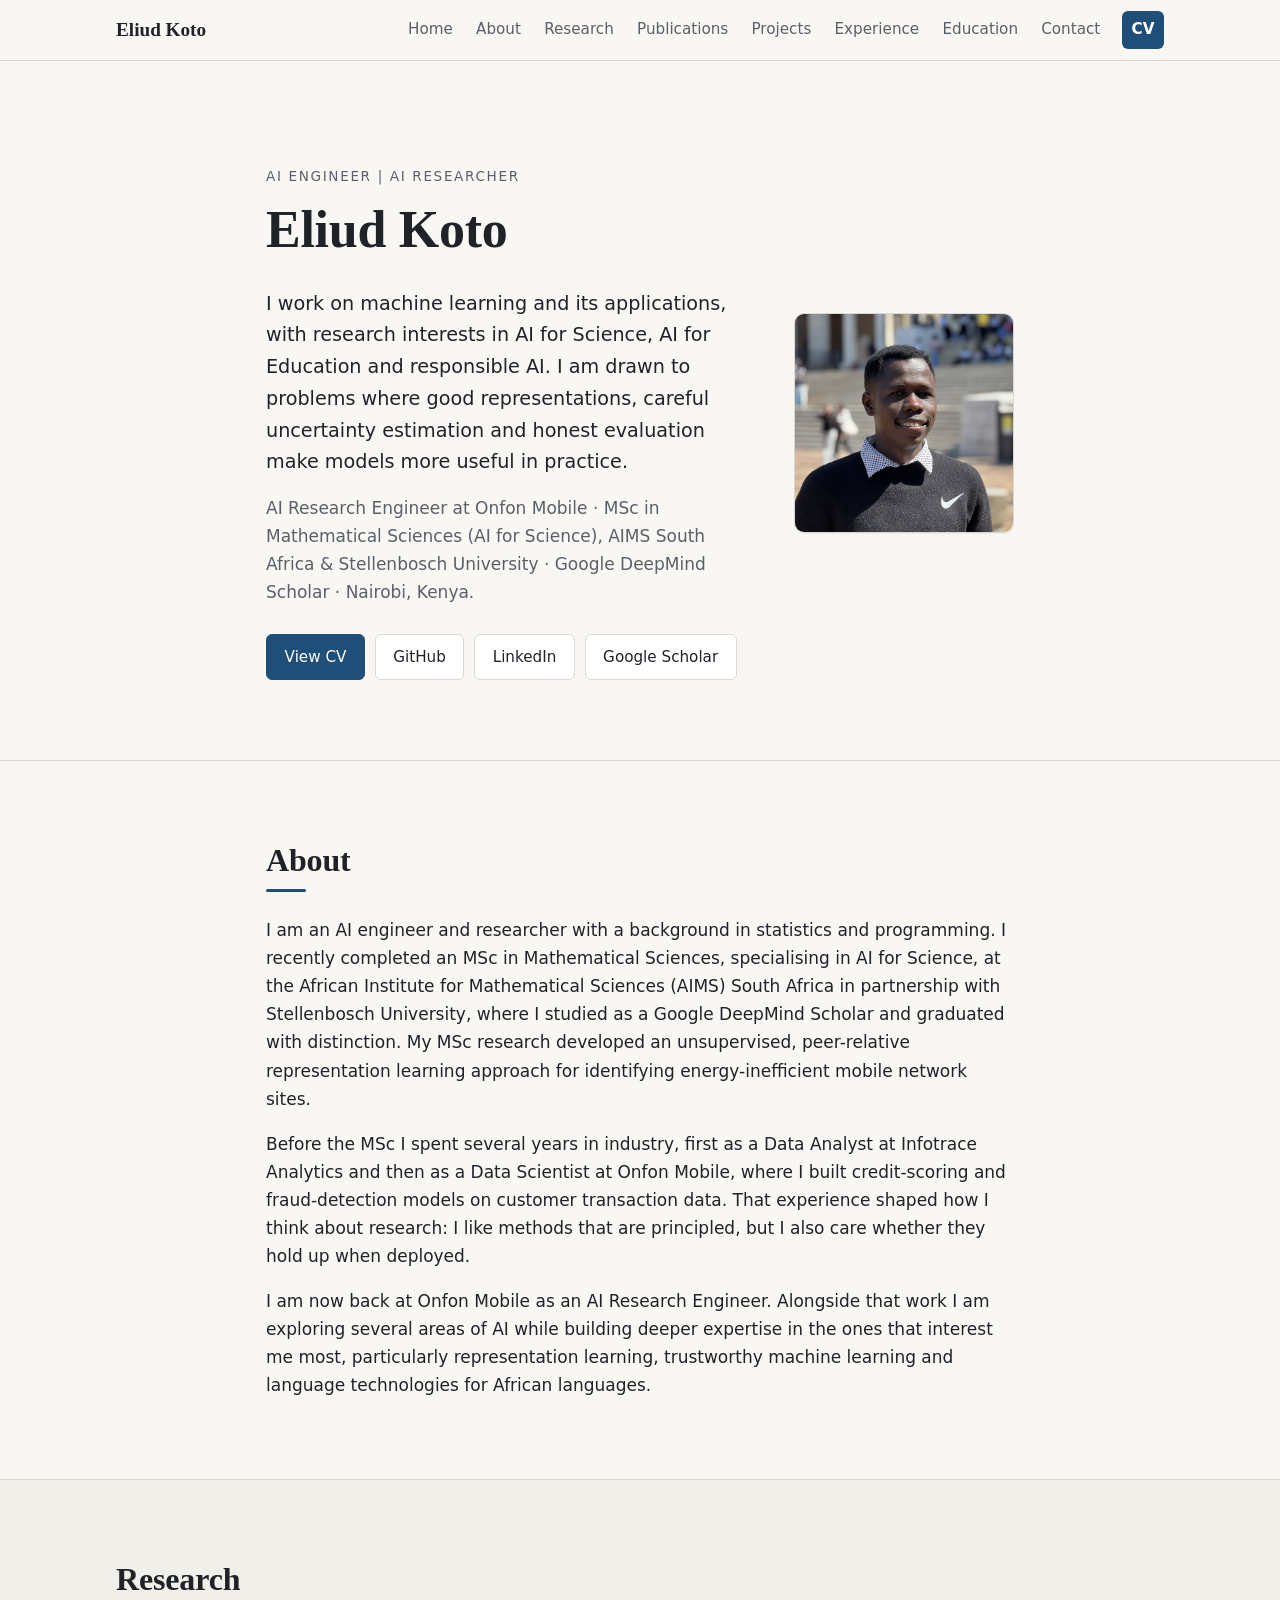
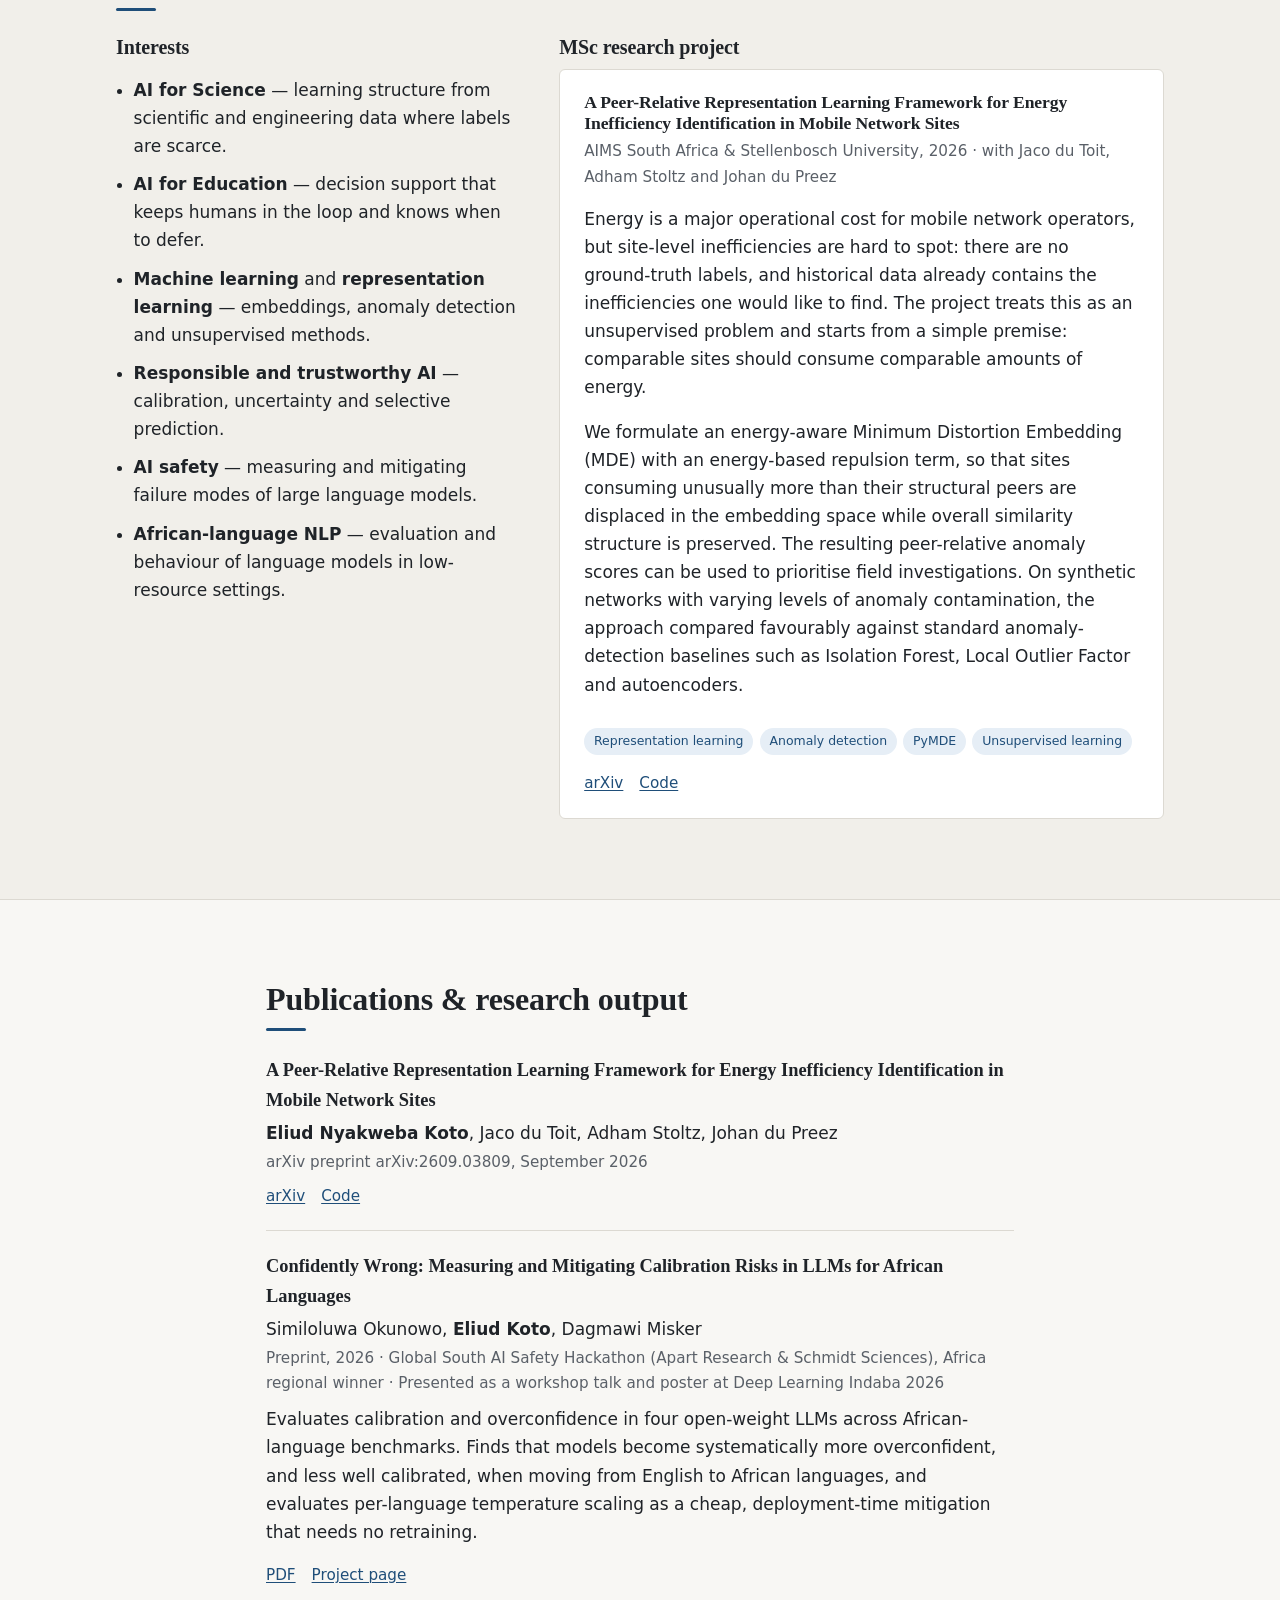
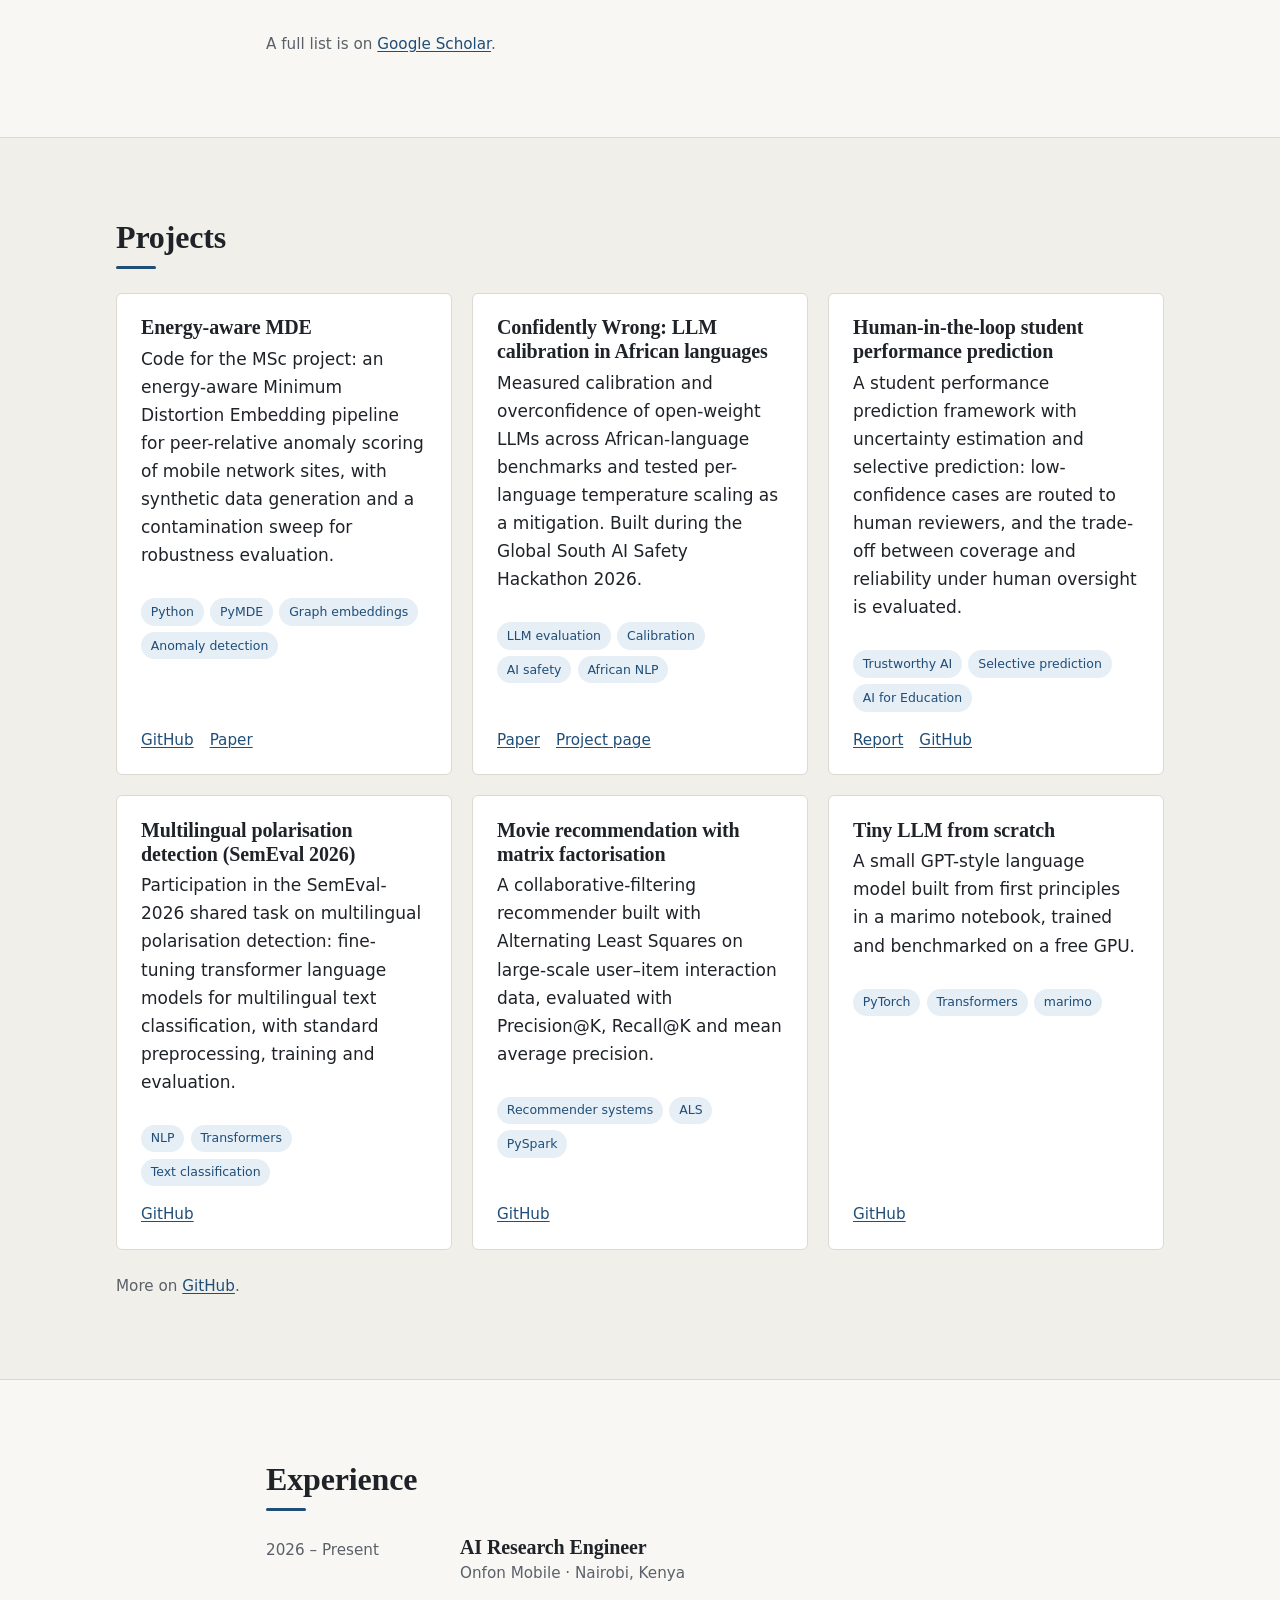
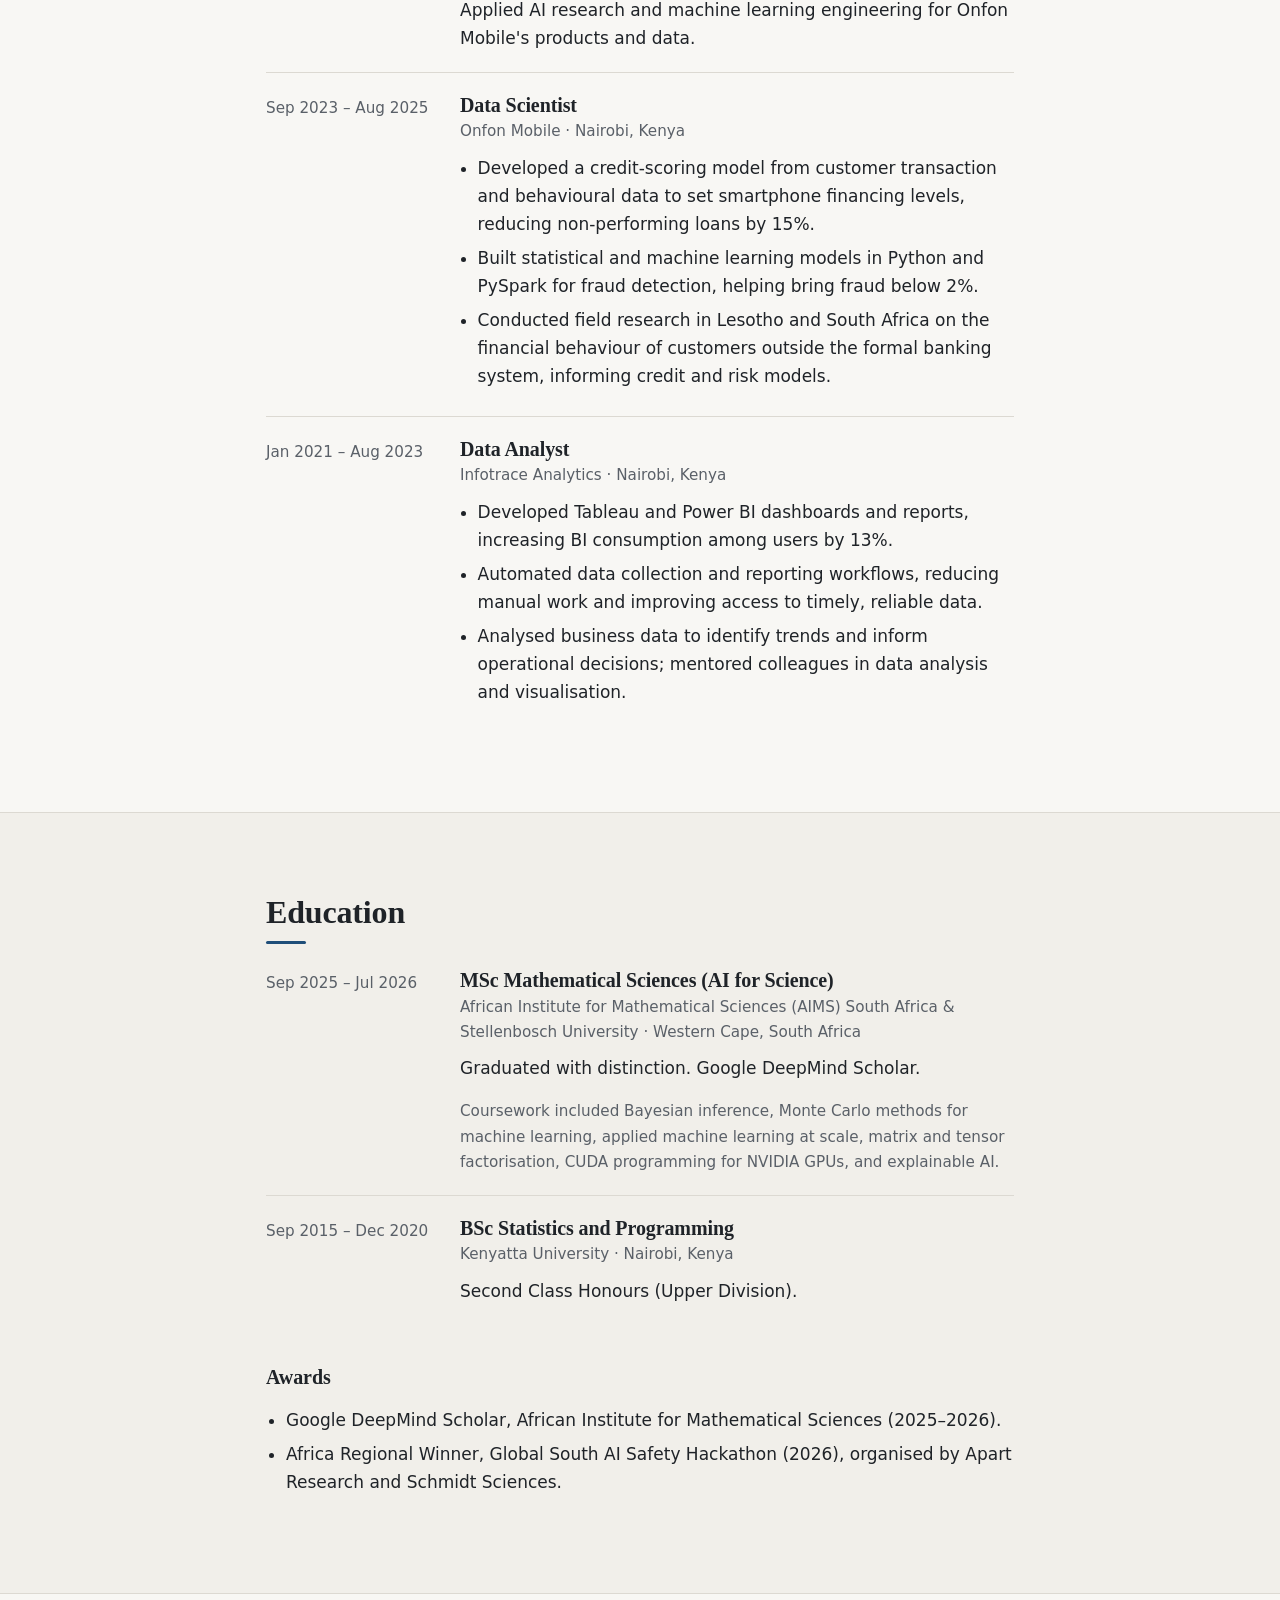
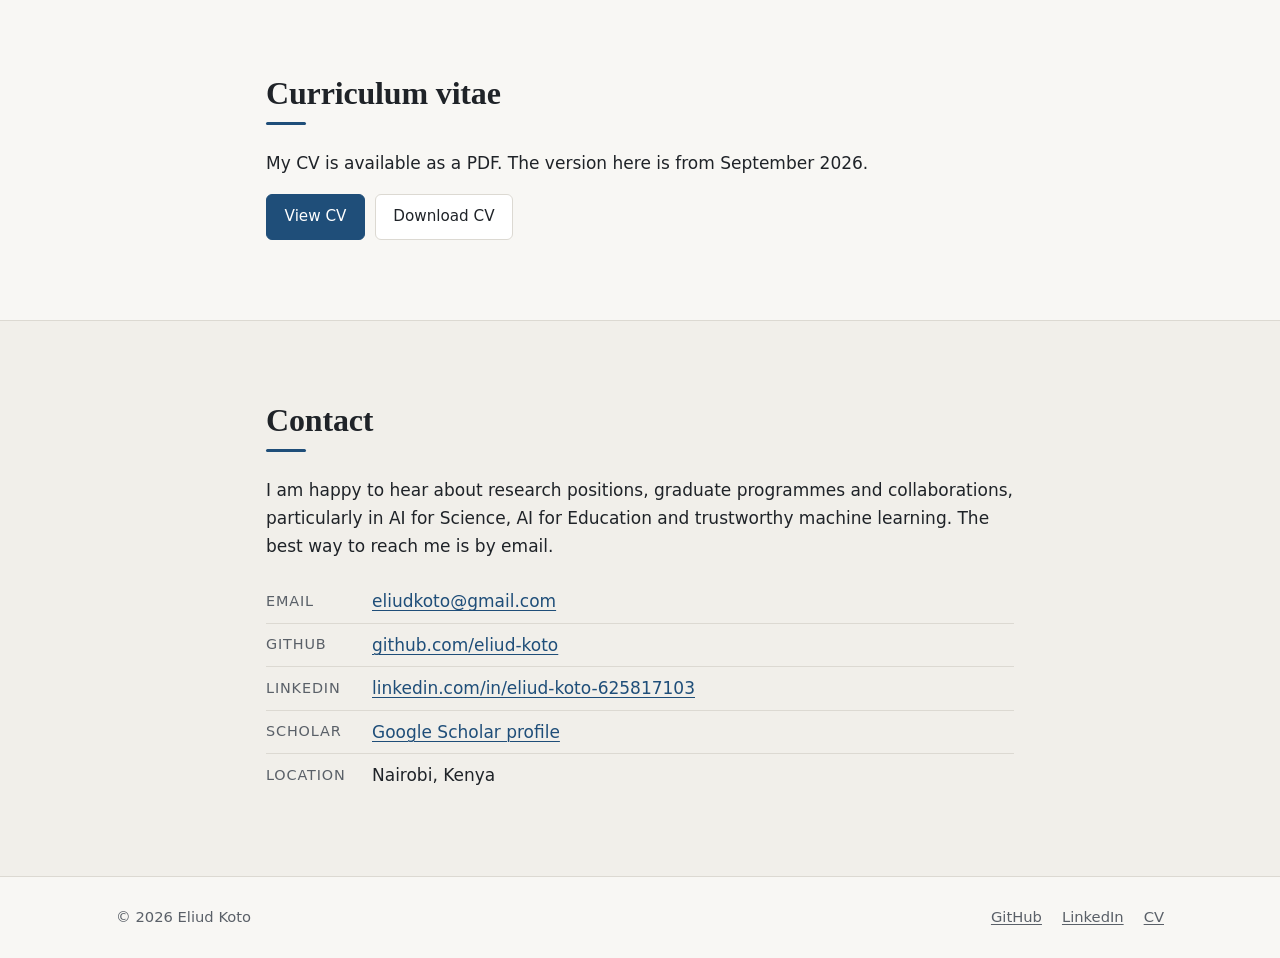
==== commit 2561295e: "Add portrait photo and accent details Hero photo, accent rule under section headings, tinted tag pil" ====
--- a/index.html
+++ b/index.html
@@ -14,6 +14,7 @@
   <meta property="og:description" content="Machine learning, representation learning and responsible AI, with interests in AI for Science and AI for Education.">
   <meta property="og:url" content="https://eliud-koto.github.io/">
   <meta property="og:site_name" content="Eliud Koto">
+  <meta property="og:image" content="https://eliud-koto.github.io/assets/eliud-koto.jpg">
   <meta name="twitter:card" content="summary">
 
   <link rel="icon" href="assets/favicon.svg" type="image/svg+xml">
@@ -35,6 +36,7 @@
       { "@type": "CollegeOrUniversity", "name": "Stellenbosch University" },
       { "@type": "CollegeOrUniversity", "name": "Kenyatta University" }
     ],
+    "image": "https://eliud-koto.github.io/assets/eliud-koto.jpg",
     "sameAs": [
       "https://github.com/eliud-koto",
       "https://www.linkedin.com/in/eliud-koto-625817103/",
@@ -77,7 +79,8 @@
 
   <!-- HOME -->
   <section id="home" class="hero">
-    <div class="container narrow">
+    <div class="container narrow hero-inner">
+      <div class="hero-text">
       <p class="eyebrow">AI Engineer&nbsp;|&nbsp;AI Researcher</p>
       <h1>Eliud Koto</h1>
       <p class="lead">
@@ -96,6 +99,8 @@
         <a class="btn" href="https://www.linkedin.com/in/eliud-koto-625817103/" target="_blank" rel="noopener">LinkedIn</a>
         <a class="btn" href="https://scholar.google.com/citations?user=v_cgbv4AAAAJ" target="_blank" rel="noopener">Google Scholar</a>
       </div>
+      </div>
+      <img class="hero-photo" src="assets/eliud-koto.jpg" alt="Eliud Koto" width="640" height="640" loading="eager" decoding="async">
     </div>
   </section>
 
--- a/css/style.css
+++ b/css/style.css
@@ -71,7 +71,16 @@
 }
 
 h1 { font-size: clamp(2.25rem, 5vw, 3.25rem); }
-h2 { font-size: clamp(1.6rem, 3vw, 2rem); margin-bottom: 1.25rem; }
+h2 { font-size: clamp(1.6rem, 3vw, 2rem); margin-bottom: 1.5rem; }
+h2::after {
+  content: "";
+  display: block;
+  width: 2.5rem;
+  height: 3px;
+  margin-top: 0.6rem;
+  background: var(--accent);
+  border-radius: 2px;
+}
 h3 { font-size: 1.25rem; }
 h4 { font-size: 1.1rem; }
 
@@ -241,6 +250,27 @@
   padding: clamp(3.5rem, 9vw, 6.5rem) 0 clamp(3rem, 7vw, 5rem);
 }
 
+.hero-inner {
+  display: flex;
+  align-items: center;
+  gap: 2.5rem;
+}
+.hero-text { flex: 1 1 auto; min-width: 0; }
+
+.hero-photo {
+  flex: 0 0 auto;
+  width: clamp(150px, 20vw, 220px);
+  height: auto;
+  border-radius: 10px;
+  border: 1px solid var(--border);
+  box-shadow: 0 1px 2px rgba(0, 0, 0, 0.06);
+}
+
+@media (max-width: 700px) {
+  .hero-inner { flex-direction: column-reverse; align-items: flex-start; gap: 1.5rem; }
+  .hero-photo { width: 140px; }
+}
+
 .eyebrow {
   font-size: 0.85rem;
   text-transform: uppercase;
@@ -354,10 +384,10 @@
 .tags span {
   font-size: 0.78rem;
   padding: 0.15rem 0.55rem;
-  border: 1px solid var(--border);
+  border: 1px solid transparent;
   border-radius: 999px;
-  color: var(--text-muted);
-  background: var(--bg);
+  color: var(--accent);
+  background: var(--accent-soft);
 }
 
 .links {
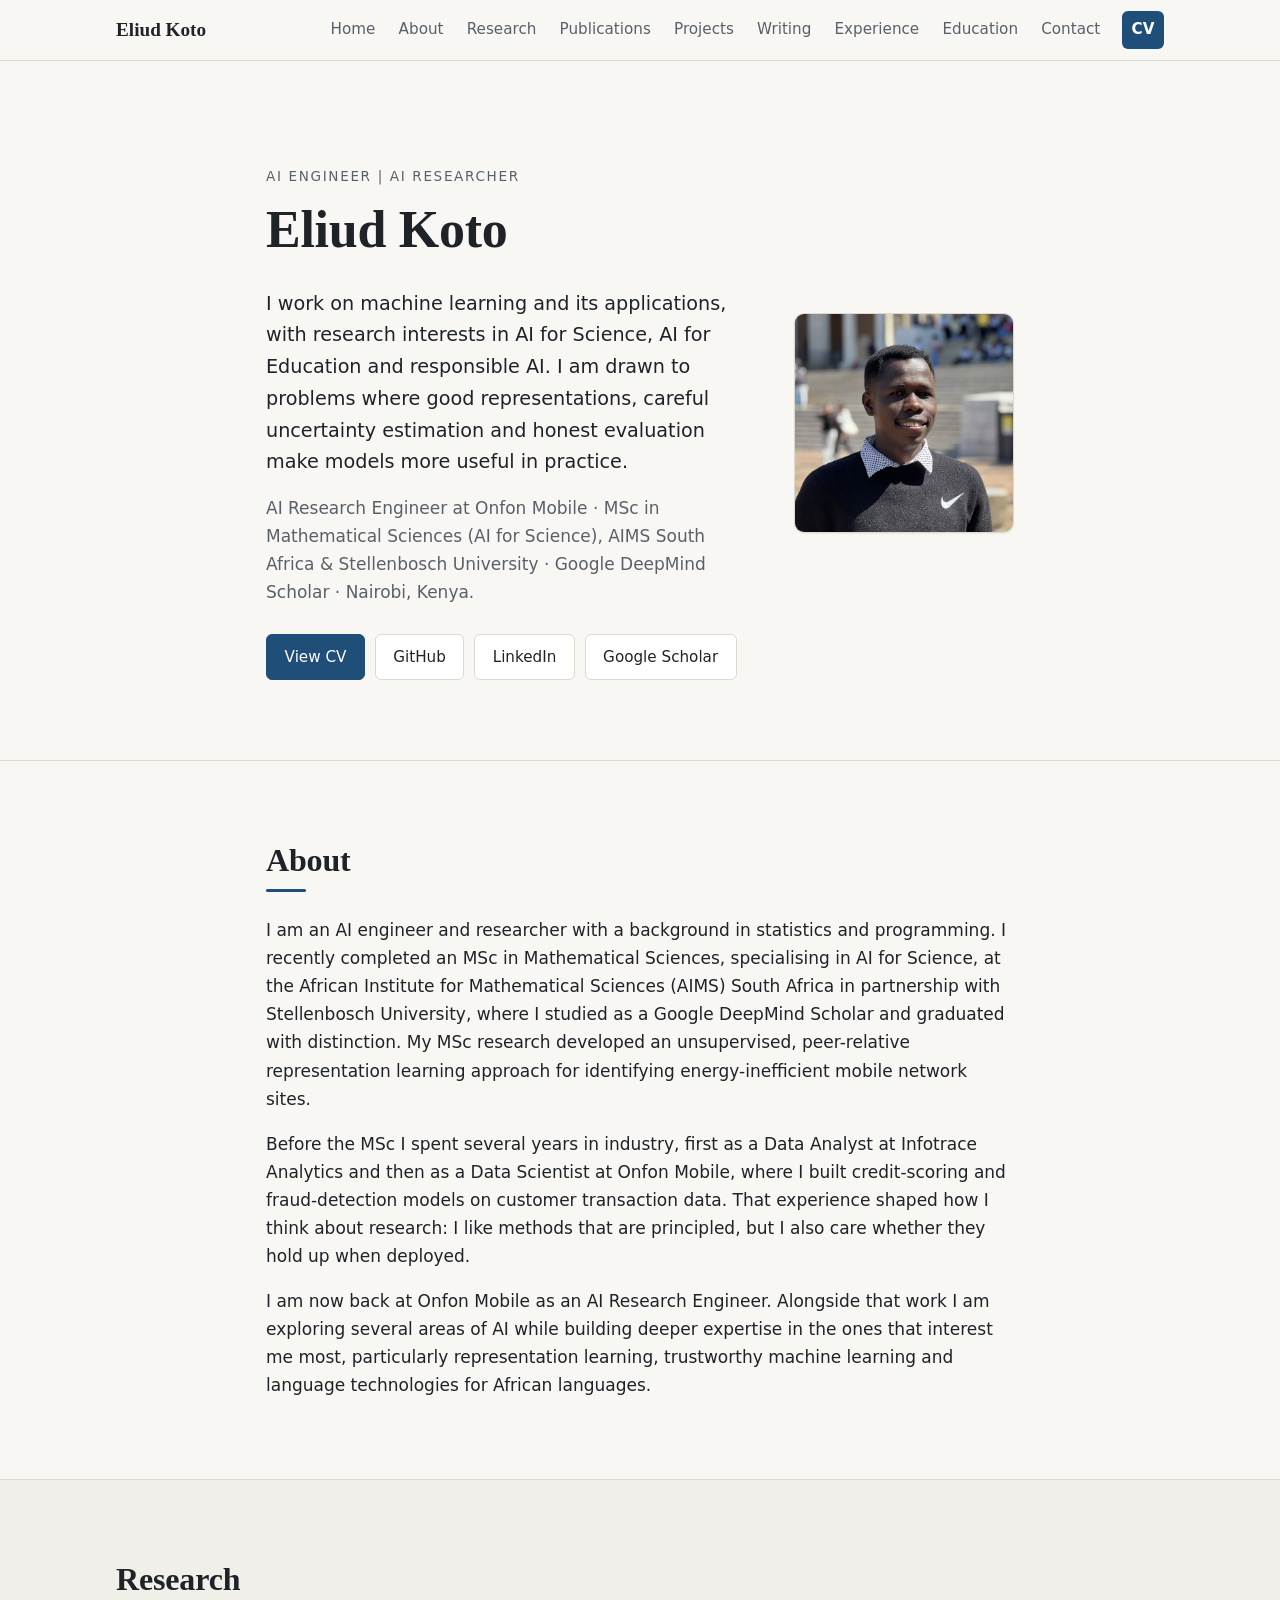
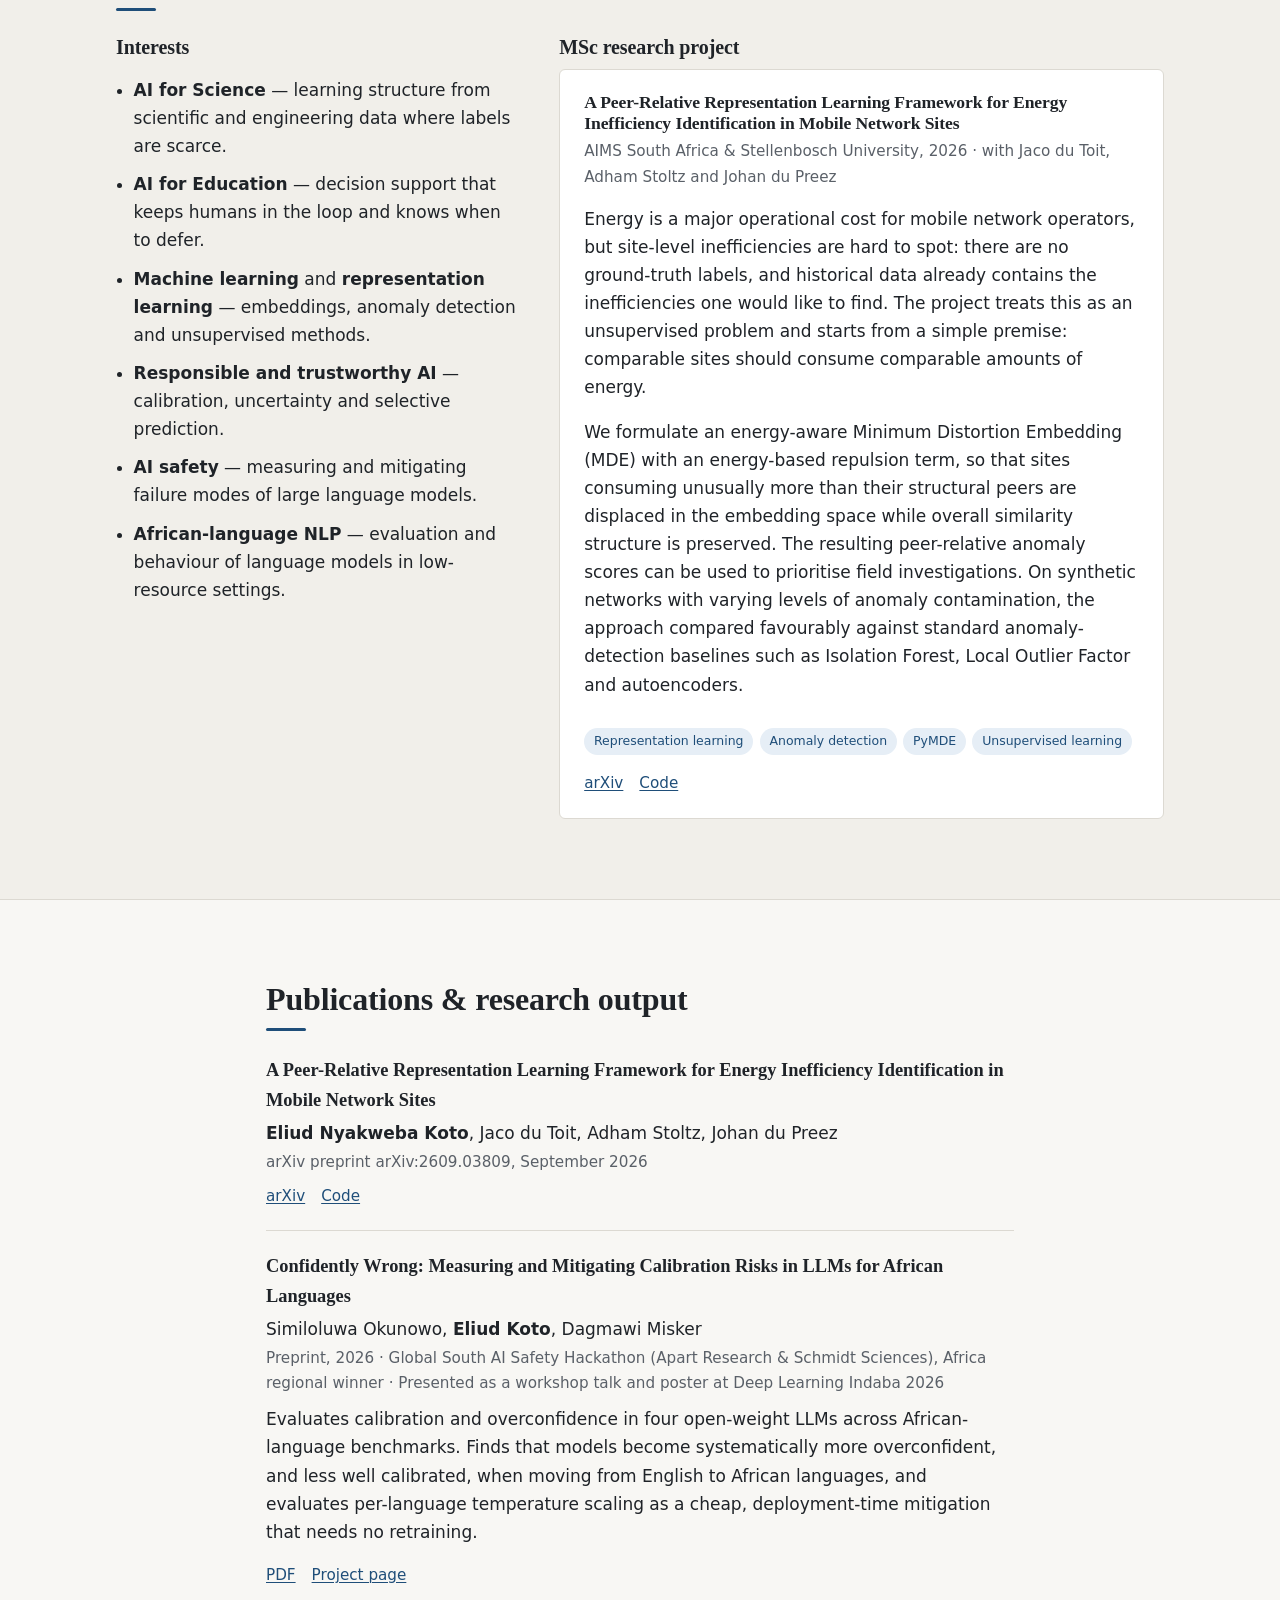
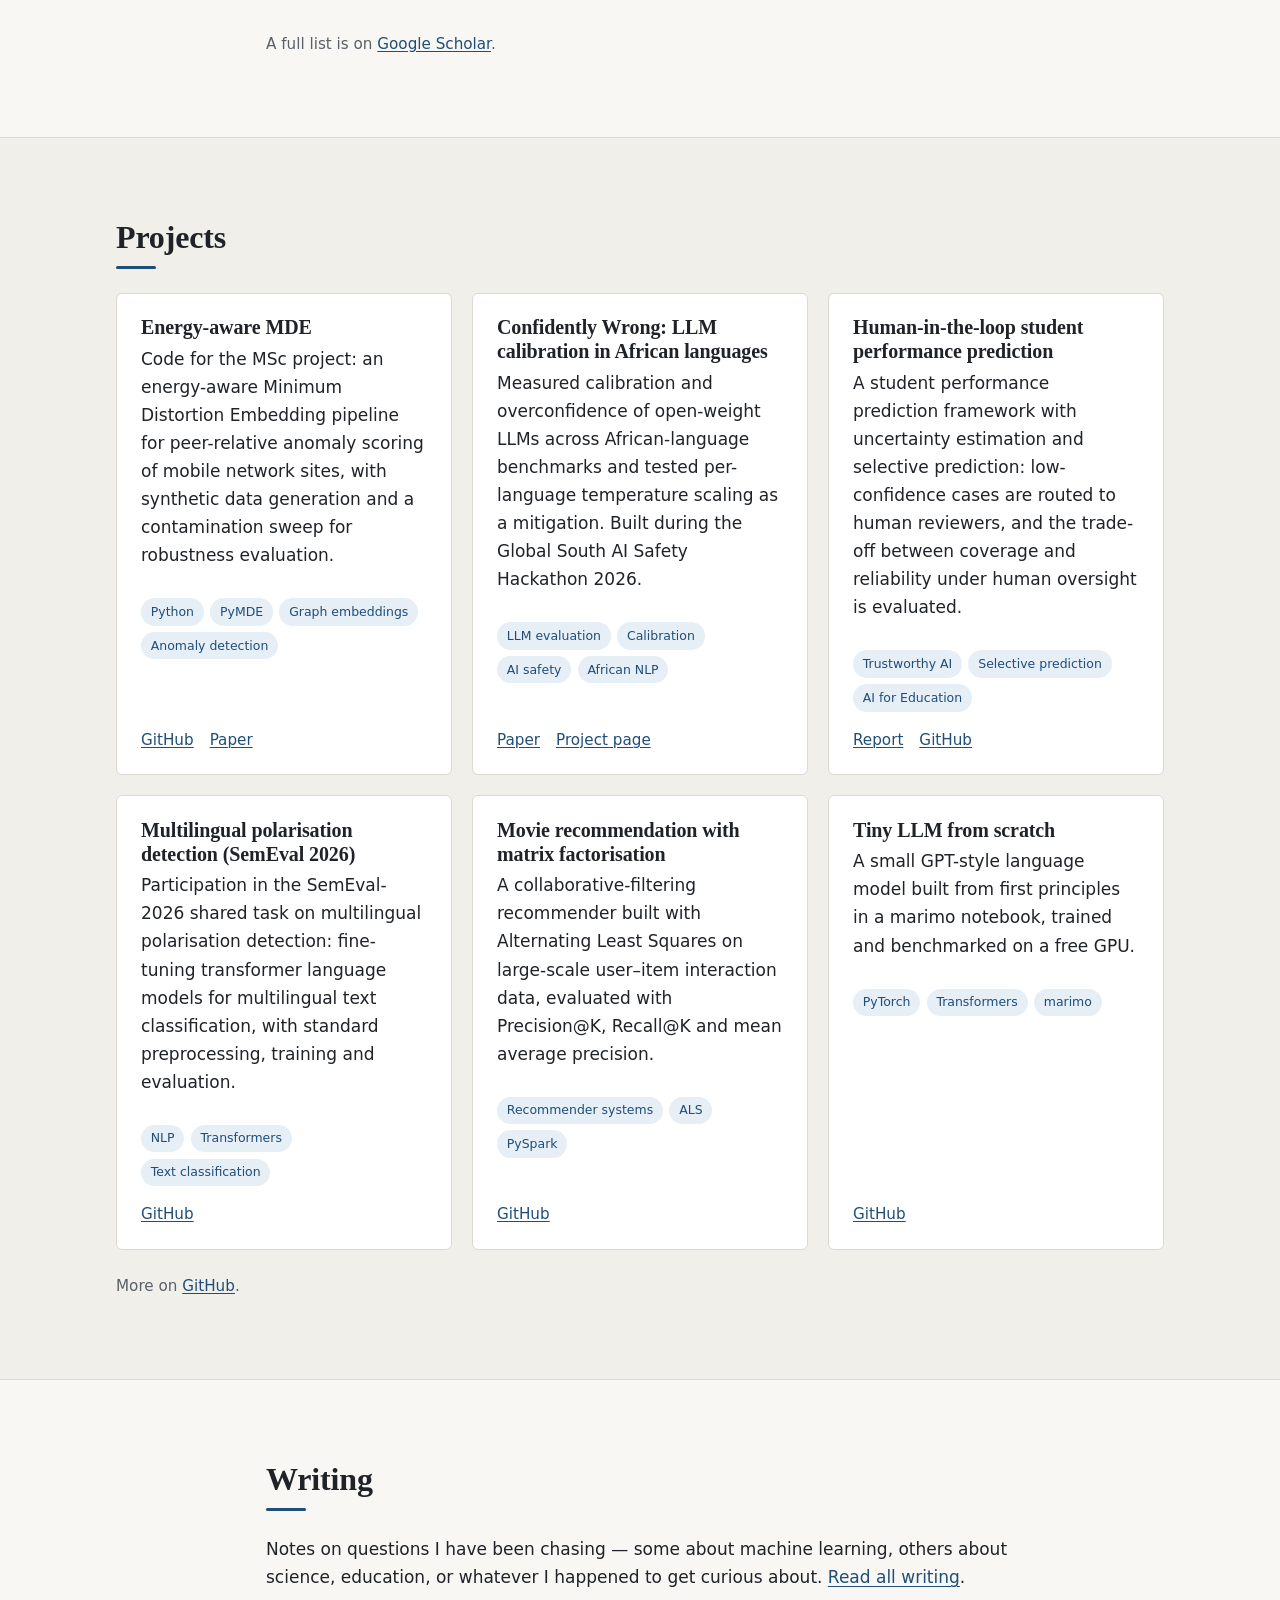
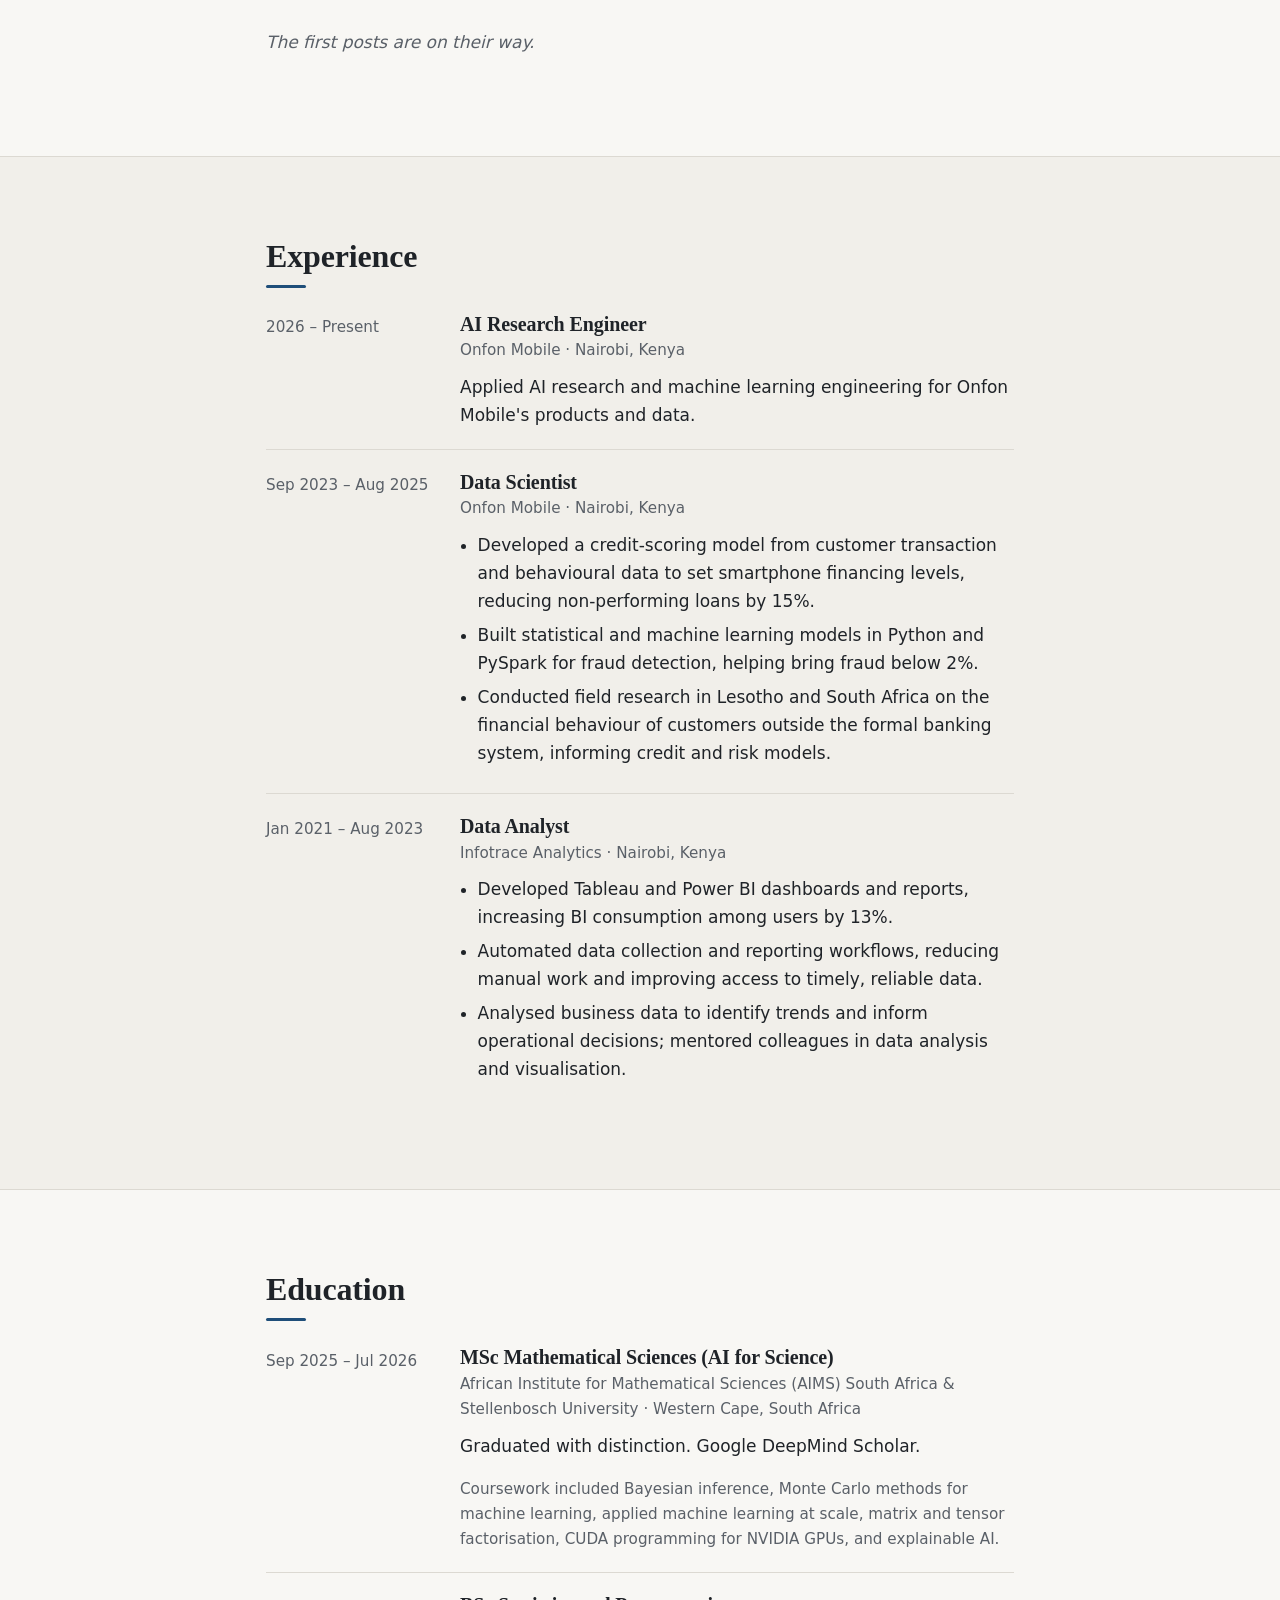
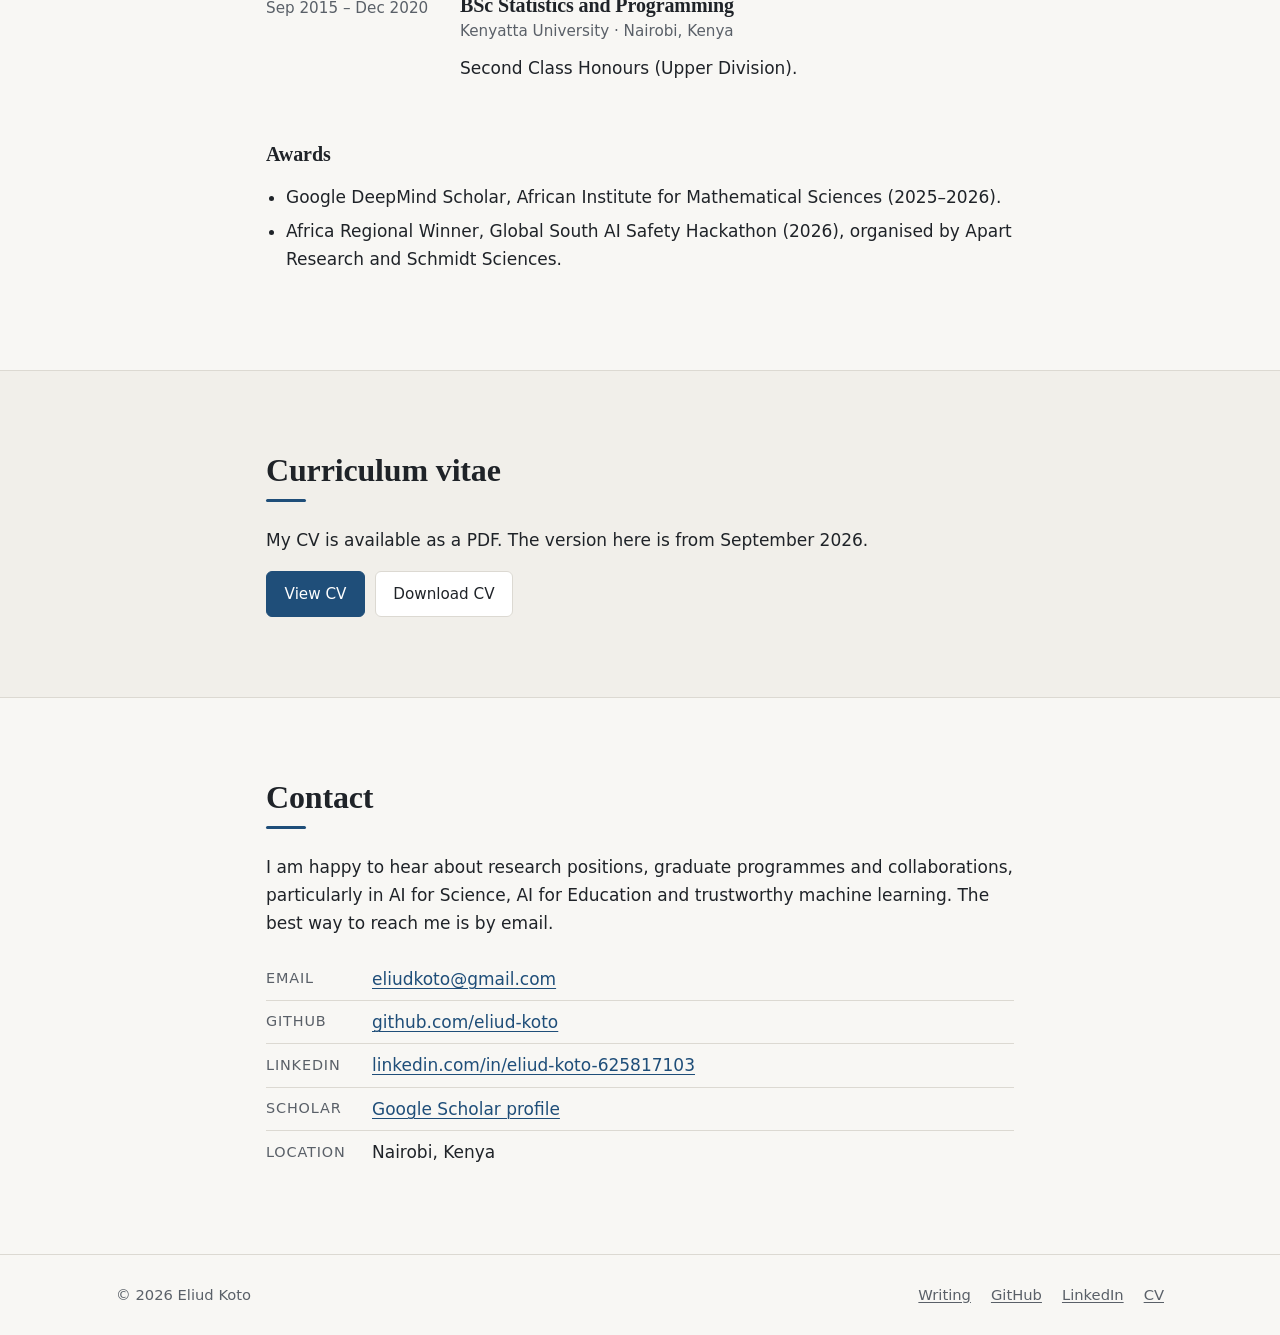
==== commit 02125017: "Add writing section Writing index with a standing note on how the posts get written, a post template" ====
--- a/index.html
+++ b/index.html
@@ -66,6 +66,7 @@
         <li><a href="#research">Research</a></li>
         <li><a href="#publications">Publications</a></li>
         <li><a href="#projects">Projects</a></li>
+        <li><a href="writing/">Writing</a></li>
         <li><a href="#experience">Experience</a></li>
         <li><a href="#education">Education</a></li>
         <li><a href="#contact">Contact</a></li>
@@ -315,8 +316,27 @@
     </div>
   </section>
 
+  <!-- WRITING -->
+  <section id="writing" class="section">
+    <div class="container narrow">
+      <h2>Writing</h2>
+      <p>
+        Notes on questions I have been chasing — some about machine learning, others about
+        science, education, or whatever I happened to get curious about.
+        <a href="writing/">Read all writing</a>.
+      </p>
+
+      <!-- Mirror the newest two entries from writing/index.html here. -->
+      <ol class="post-list">
+        <li class="post-list-empty">
+          <p>The first posts are on their way.</p>
+        </li>
+      </ol>
+    </div>
+  </section>
+
   <!-- EXPERIENCE -->
-  <section id="experience" class="section">
+  <section id="experience" class="section section-alt">
     <div class="container narrow">
       <h2>Experience</h2>
 
@@ -360,7 +380,7 @@
   </section>
 
   <!-- EDUCATION -->
-  <section id="education" class="section section-alt">
+  <section id="education" class="section">
     <div class="container narrow">
       <h2>Education</h2>
 
@@ -394,7 +414,7 @@
   </section>
 
   <!-- CV -->
-  <section id="cv" class="section">
+  <section id="cv" class="section section-alt">
     <div class="container narrow">
       <h2>Curriculum vitae</h2>
       <p>My CV is available as a PDF. The version here is from September 2026.</p>
@@ -406,7 +426,7 @@
   </section>
 
   <!-- CONTACT -->
-  <section id="contact" class="section section-alt">
+  <section id="contact" class="section">
     <div class="container narrow">
       <h2>Contact</h2>
       <p>
@@ -430,6 +450,7 @@
   <div class="container footer-bar">
     <p>© <span id="year">2026</span> Eliud Koto</p>
     <ul>
+      <li><a href="writing/">Writing</a></li>
       <li><a href="https://github.com/eliud-koto" target="_blank" rel="noopener">GitHub</a></li>
       <li><a href="https://www.linkedin.com/in/eliud-koto-625817103/" target="_blank" rel="noopener">LinkedIn</a></li>
       <li><a href="assets/Eliud_Koto_CV.pdf" target="_blank" rel="noopener">CV</a></li>
--- a/css/style.css
+++ b/css/style.css
@@ -171,6 +171,7 @@
   border-radius: var(--radius);
 }
 .site-nav a:hover { color: var(--text); background: var(--accent-soft); }
+.site-nav a[aria-current="page"] { color: var(--text); font-weight: 600; }
 
 .site-nav a.nav-cv {
   margin-left: 0.5rem;
@@ -205,7 +206,7 @@
 .nav-toggle[aria-expanded="true"] .nav-toggle-bar:nth-child(2) { opacity: 0; }
 .nav-toggle[aria-expanded="true"] .nav-toggle-bar:nth-child(3) { transform: translateY(-6px) rotate(-45deg); }
 
-@media (max-width: 900px) {
+@media (max-width: 1040px) {
   .nav-toggle { display: block; }
 
   .site-nav {
@@ -485,6 +486,102 @@
 }
 .contact-list a { word-break: break-word; }
 
+/* --- Writing / posts ----------------------------------------------- */
+
+.page-title { margin-bottom: 0.75rem; }
+.page-title::after { display: none; }
+
+.post-intro {
+  max-width: var(--measure);
+  padding: 1.5rem 0 0.5rem;
+  color: var(--text-muted);
+}
+.post-intro .intro-heading {
+  font-size: 1.15rem;
+  color: var(--text);
+  margin-bottom: 0.75rem;
+}
+.post-intro .intro-heading::after { display: none; }
+
+.post-list {
+  list-style: none;
+  padding: 0;
+  margin: 0;
+}
+.post-list > li {
+  padding: 1.25rem 0;
+  border-bottom: 1px solid var(--border);
+  margin: 0;
+}
+.post-list > li:last-child { border-bottom: none; }
+
+.post-list h3 {
+  font-size: 1.2rem;
+  margin-bottom: 0.2rem;
+}
+.post-list h3 a {
+  color: var(--text);
+  text-decoration: none;
+}
+.post-list h3 a:hover { color: var(--accent); text-decoration: underline; }
+
+.post-list p { color: var(--text-muted); margin-bottom: 0; }
+.post-list-empty p { font-style: italic; }
+
+.post-date {
+  color: var(--text-muted);
+  font-size: 0.9rem;
+  letter-spacing: 0.02em;
+  margin-bottom: 0.4rem;
+}
+
+.back-link {
+  font-size: 0.95rem;
+  margin-bottom: 1.5rem;
+}
+.back-link a { text-decoration: none; color: var(--text-muted); }
+.back-link a:hover { color: var(--accent); text-decoration: underline; }
+
+.post-header { margin-bottom: 2rem; }
+.post-header h1 {
+  font-size: clamp(1.9rem, 4vw, 2.6rem);
+  margin-bottom: 0.4rem;
+}
+.post-header .post-date { margin-bottom: 0; }
+
+.post-body {
+  max-width: var(--measure);
+  font-size: 1.09rem;
+  line-height: 1.75;
+}
+.post-body p { margin-bottom: 1.15em; }
+.post-body h2 {
+  font-size: 1.3rem;
+  margin-top: 2.25rem;
+  margin-bottom: 0.75rem;
+}
+.post-body h2::after { display: none; }
+.post-body ul, .post-body ol { margin-bottom: 1.15em; }
+.post-body li { margin-bottom: 0.5em; }
+
+.post-body blockquote {
+  margin: 1.5em 0;
+  padding: 0.25rem 0 0.25rem 1.25rem;
+  border-left: 3px solid var(--accent);
+  color: var(--text-muted);
+  font-style: italic;
+}
+.post-body blockquote p:last-child { margin-bottom: 0; }
+
+.template-notice {
+  padding: 0.85rem 1.1rem;
+  border: 1px dashed var(--border);
+  border-radius: var(--radius);
+  background: var(--bg-alt);
+  color: var(--text-muted);
+  font-size: 0.95rem;
+}
+
 /* --- Footer -------------------------------------------------------- */
 
 .site-footer {
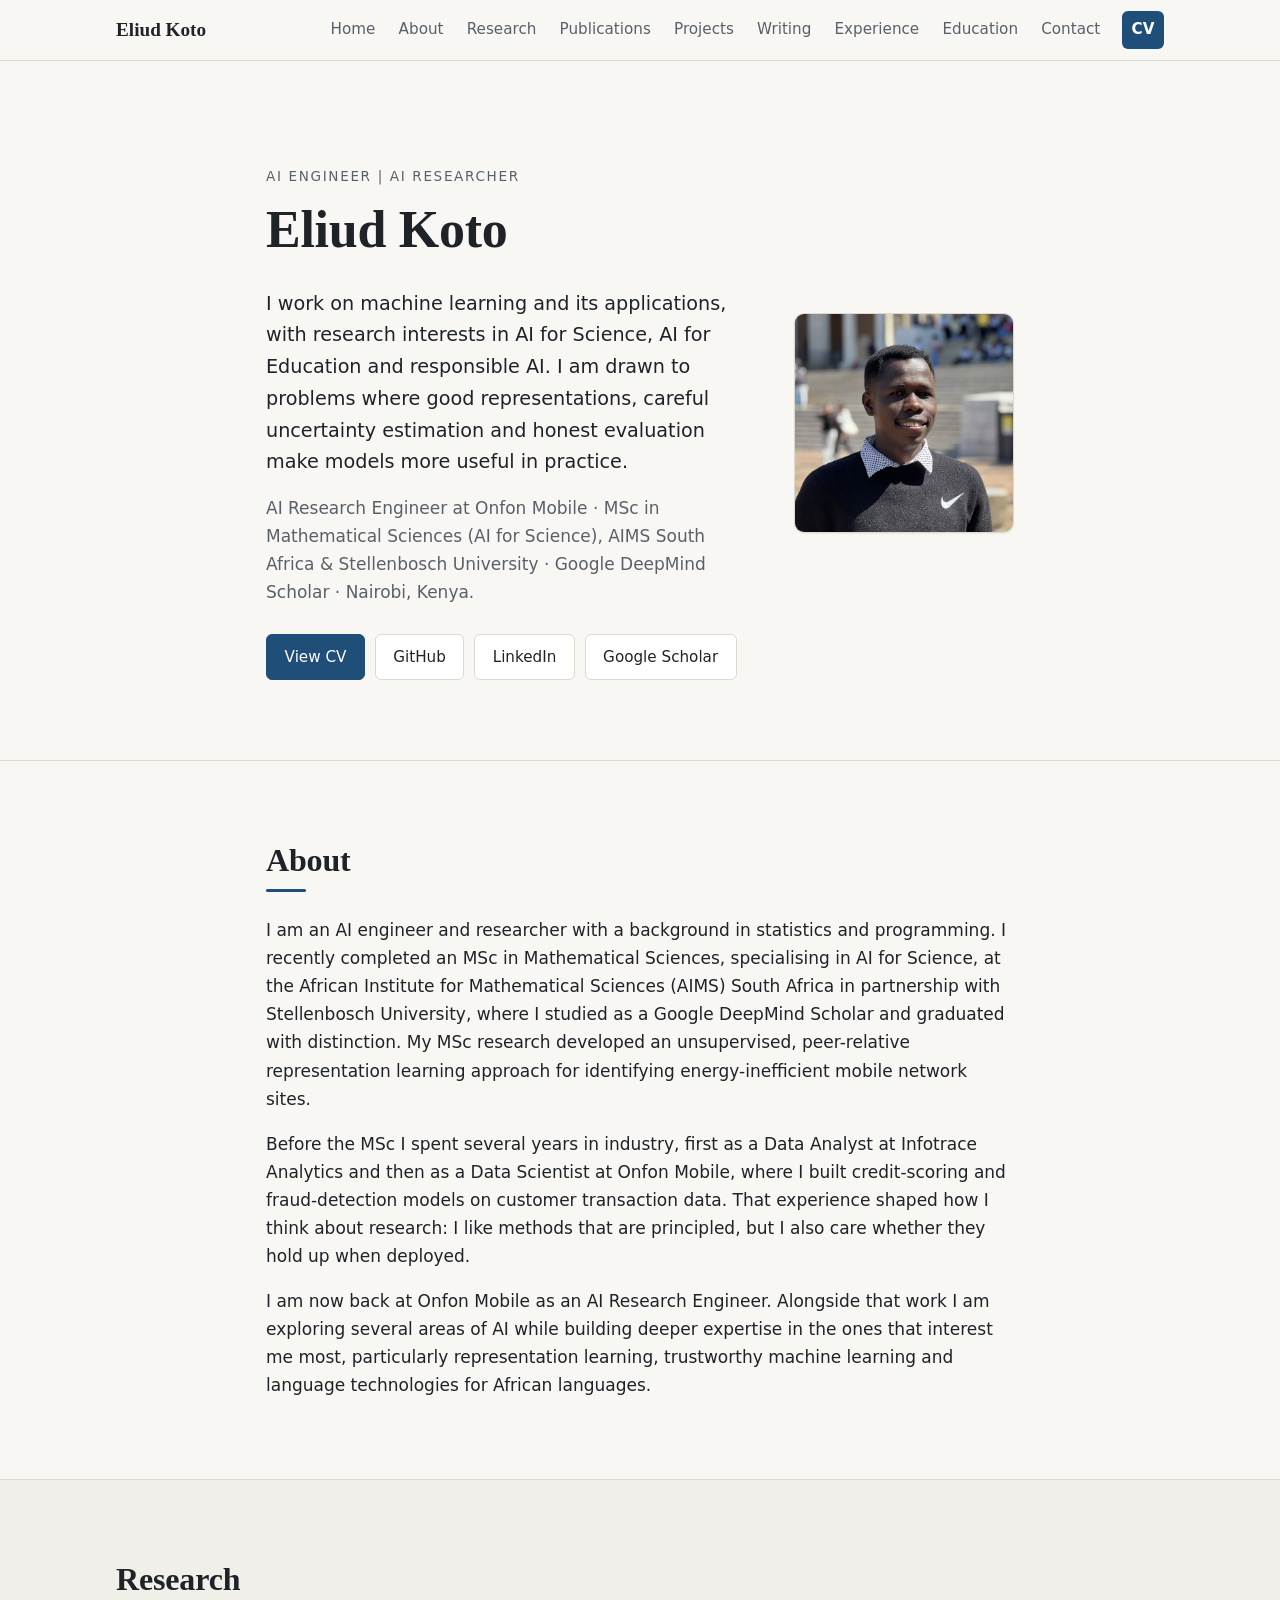
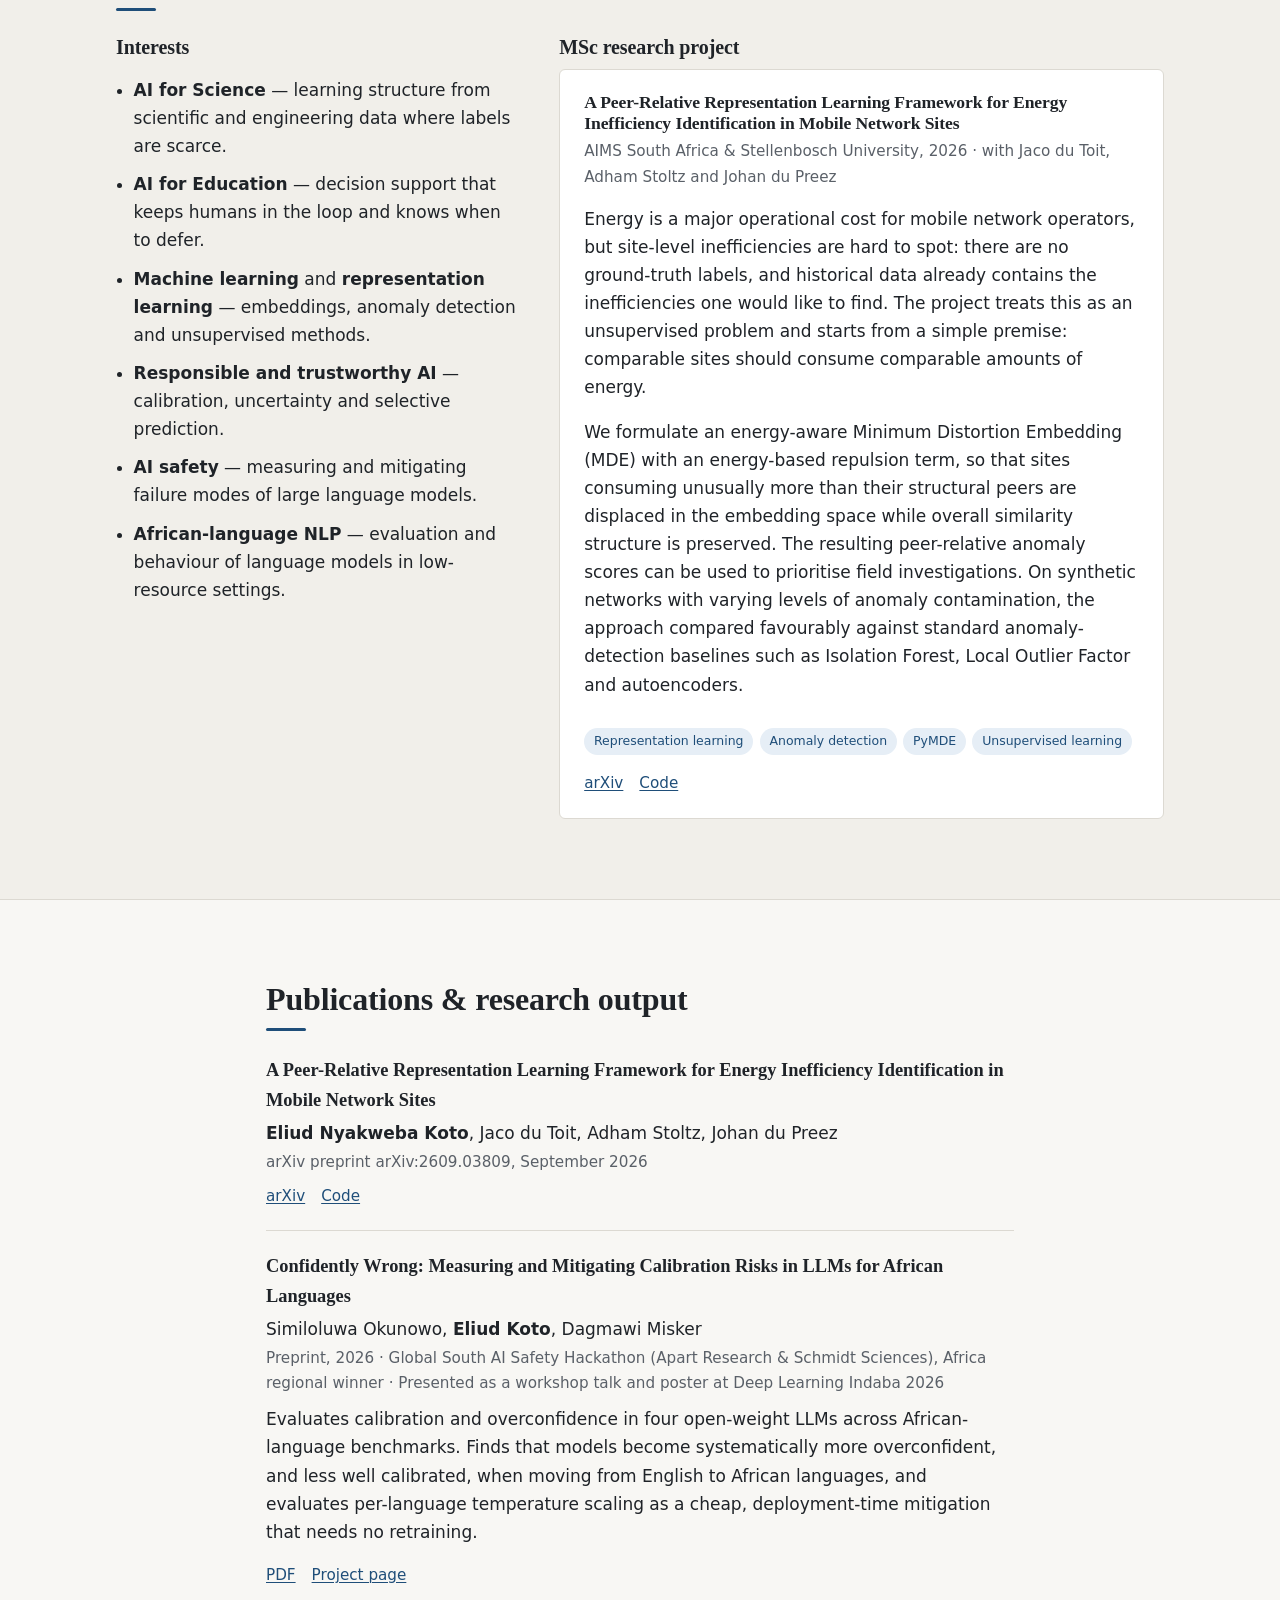
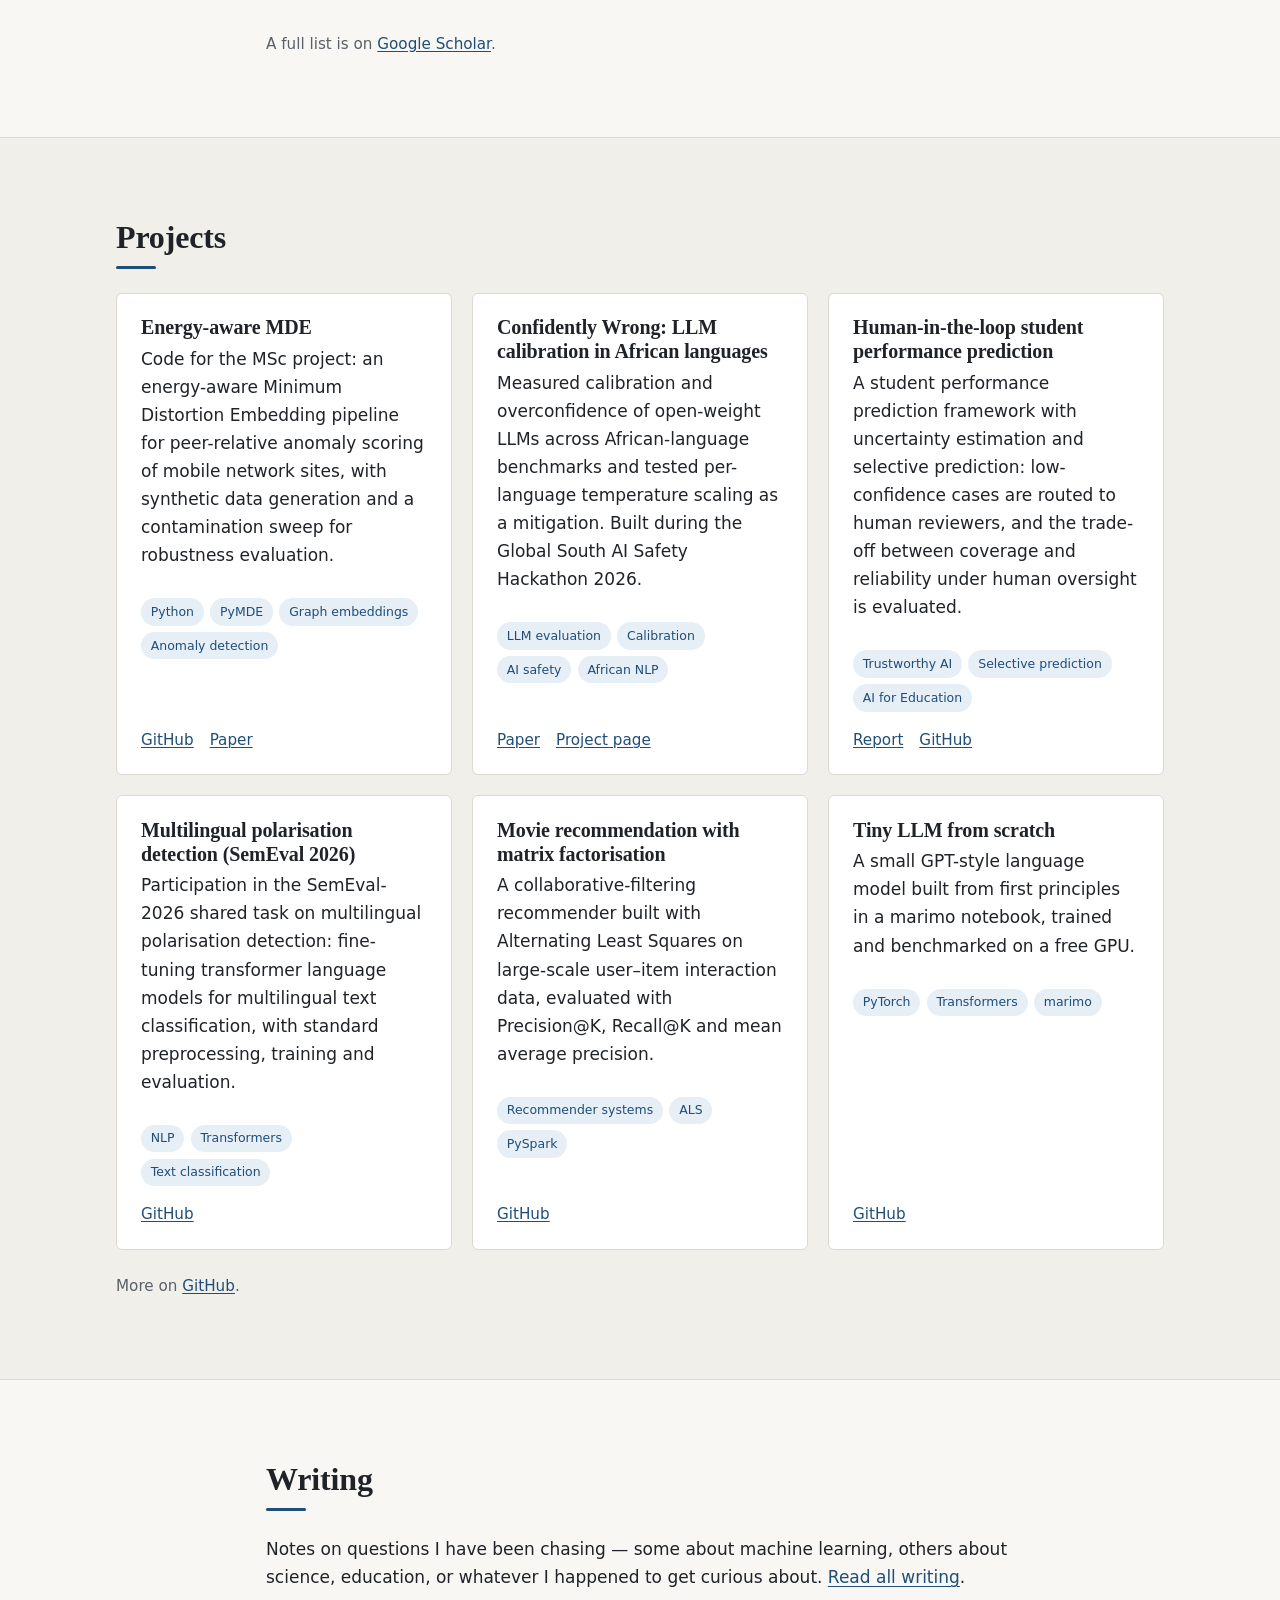
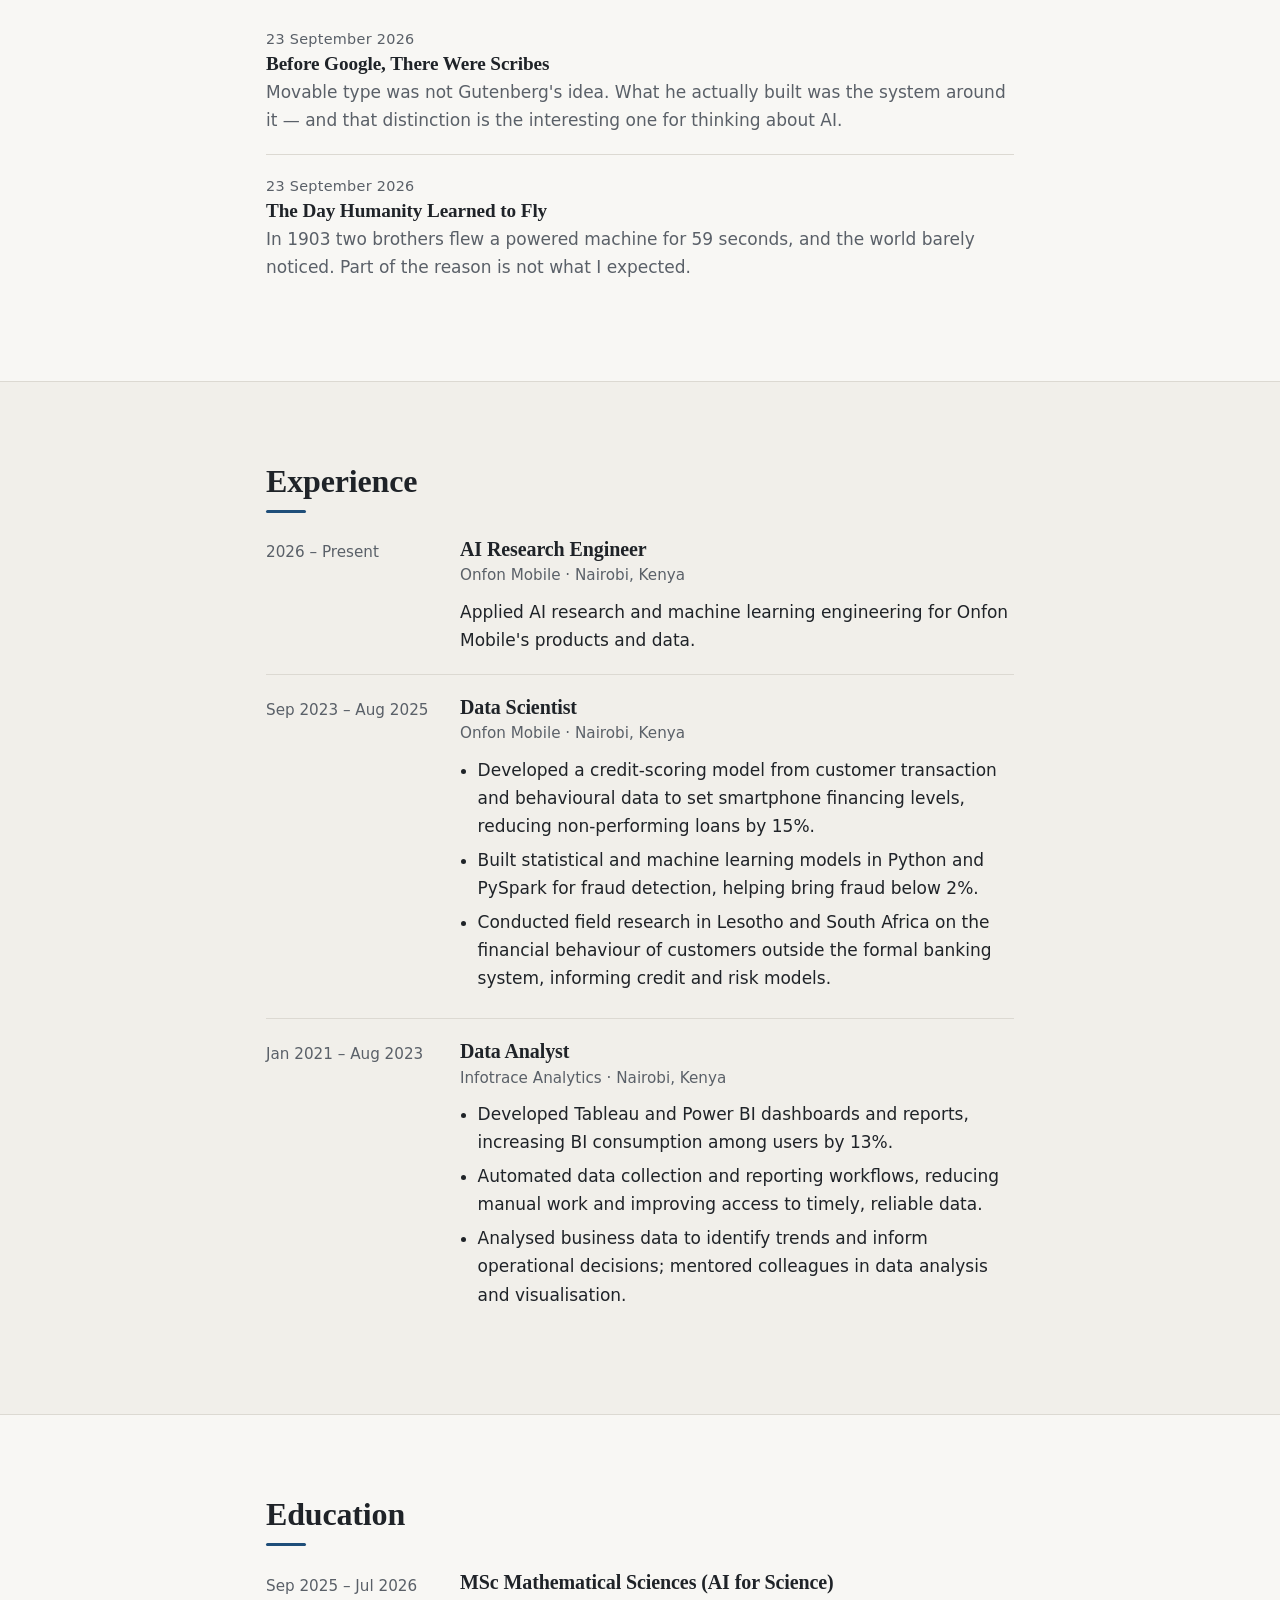
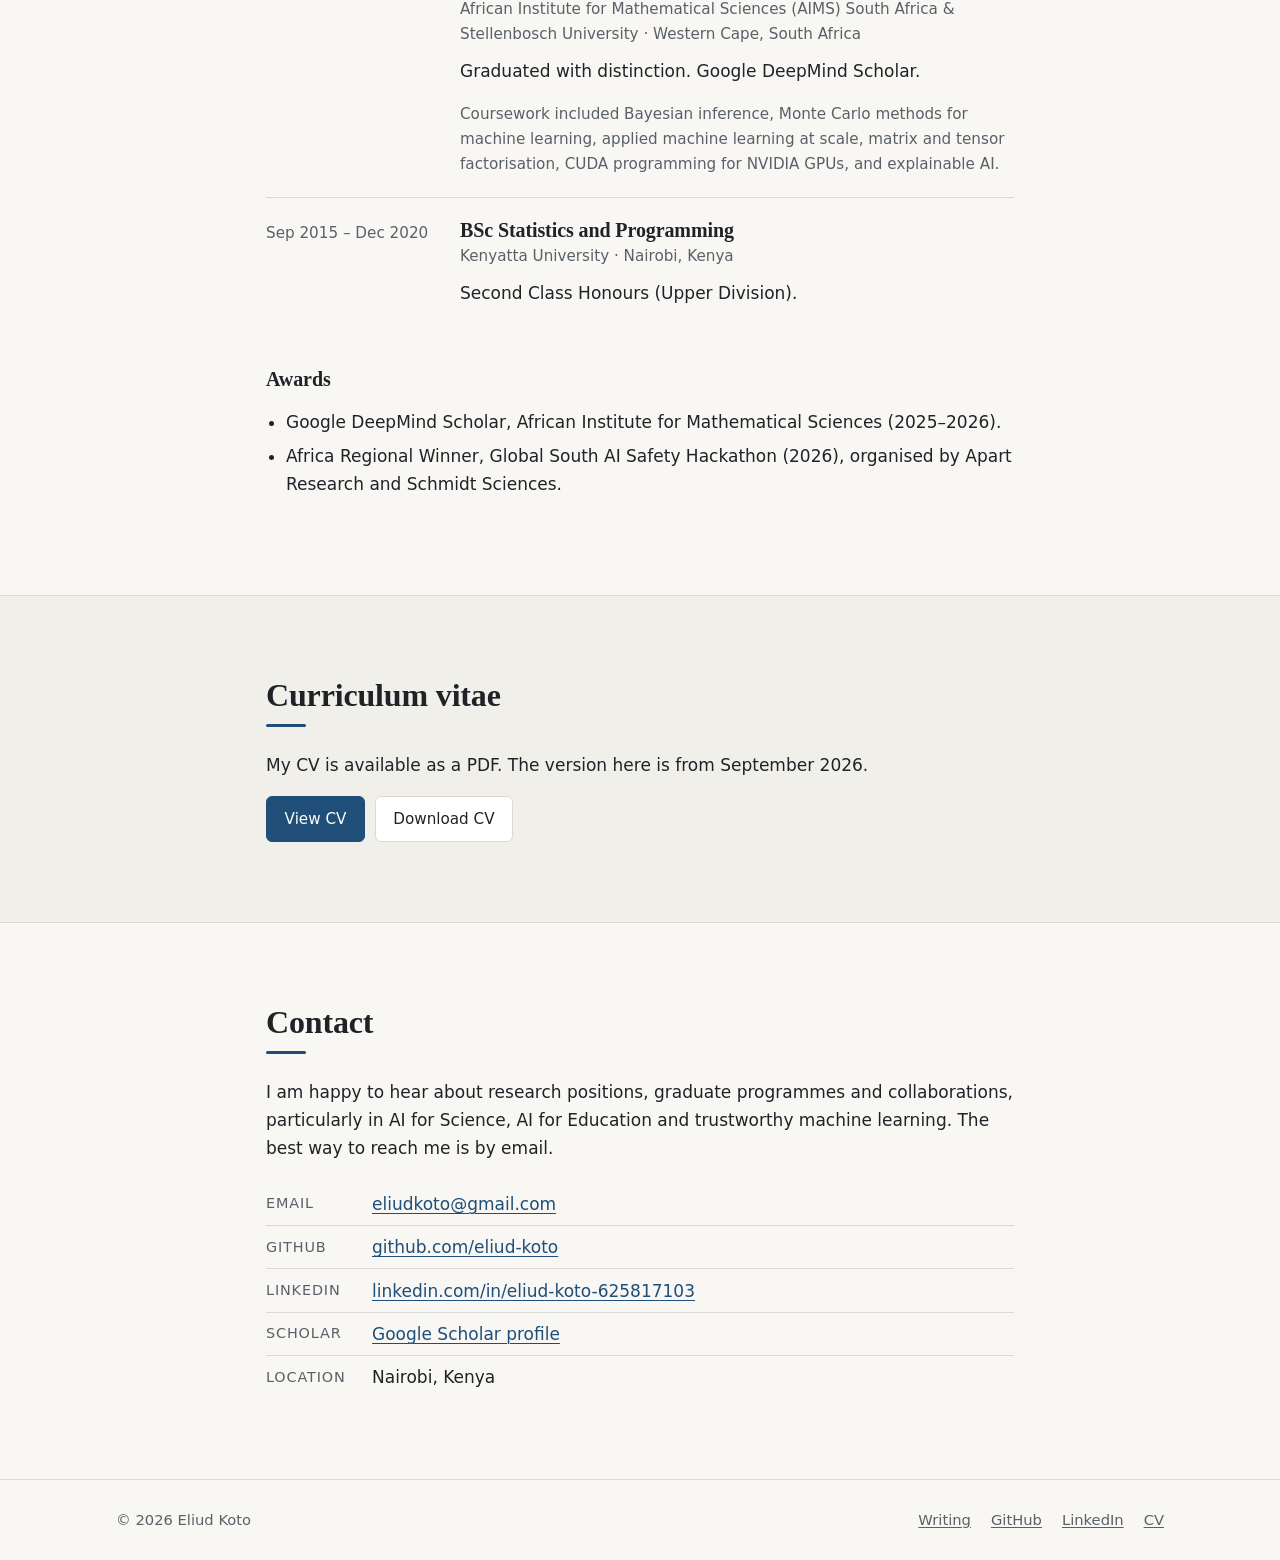
==== commit ce56c003: "Add first two posts "The Day Humanity Learned to Fly" and "Before Google, There Were Scribes", with " ====
--- a/index.html
+++ b/index.html
@@ -328,8 +328,15 @@
 
       <!-- Mirror the newest two entries from writing/index.html here. -->
       <ol class="post-list">
-        <li class="post-list-empty">
-          <p>The first posts are on their way.</p>
+        <li>
+          <p class="post-date"><time datetime="2026-09-23">23 September 2026</time></p>
+          <h3><a href="writing/before-google-there-were-scribes.html">Before Google, There Were Scribes</a></h3>
+          <p>Movable type was not Gutenberg's idea. What he actually built was the system around it — and that distinction is the interesting one for thinking about AI.</p>
+        </li>
+        <li>
+          <p class="post-date"><time datetime="2026-09-23">23 September 2026</time></p>
+          <h3><a href="writing/the-day-humanity-learned-to-fly.html">The Day Humanity Learned to Fly</a></h3>
+          <p>In 1903 two brothers flew a powered machine for 59 seconds, and the world barely noticed. Part of the reason is not what I expected.</p>
         </li>
       </ol>
     </div>
--- a/css/style.css
+++ b/css/style.css
@@ -573,6 +573,31 @@
 }
 .post-body blockquote p:last-child { margin-bottom: 0; }
 
+.post-figure {
+  margin: 2rem 0;
+}
+.post-figure img {
+  display: block;
+  width: 100%;
+  height: auto;
+  border: 1px solid var(--border);
+  border-radius: var(--radius);
+  background: var(--surface);
+}
+.post-figure.figure-tall img {
+  width: auto;
+  max-width: 100%;
+  max-height: 620px;
+  margin: 0 auto;
+}
+
+.post-figure figcaption {
+  margin-top: 0.65rem;
+  font-size: 0.88rem;
+  line-height: 1.5;
+  color: var(--text-muted);
+}
+
 .template-notice {
   padding: 0.85rem 1.1rem;
   border: 1px dashed var(--border);
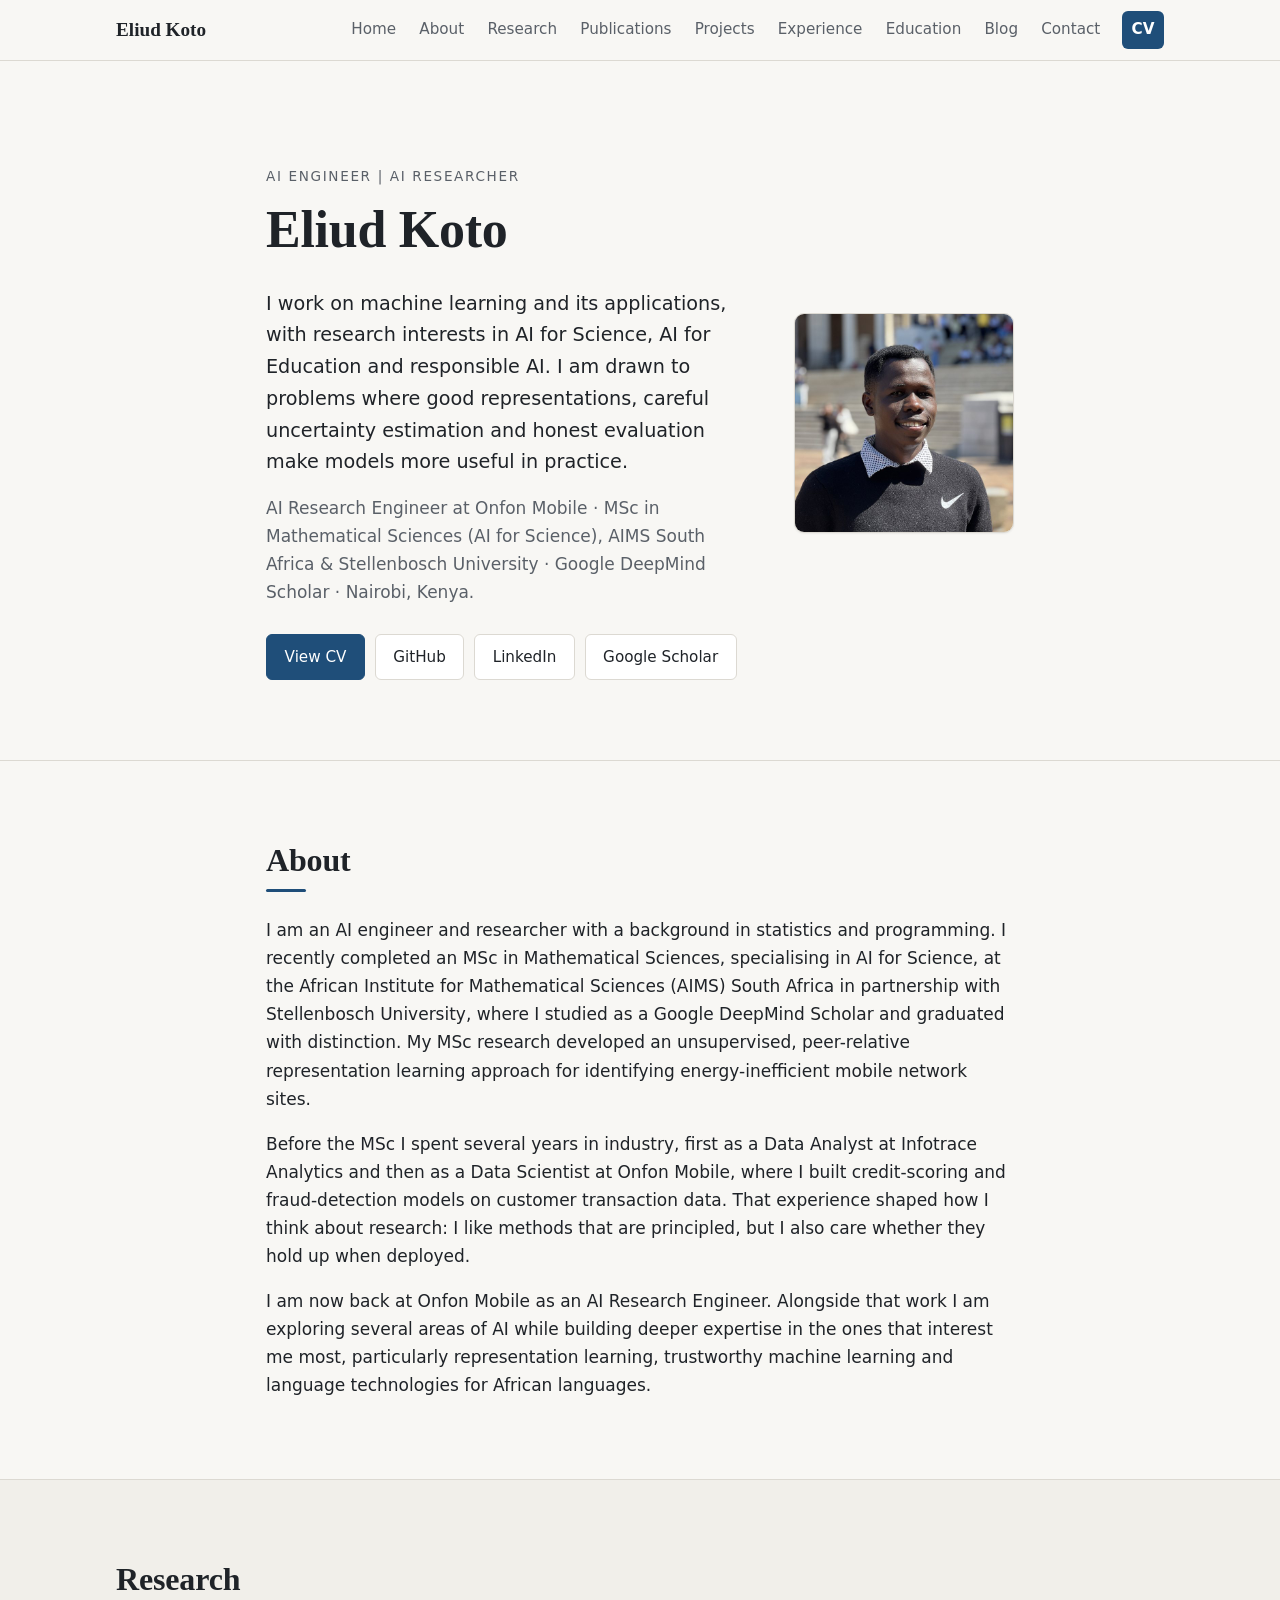
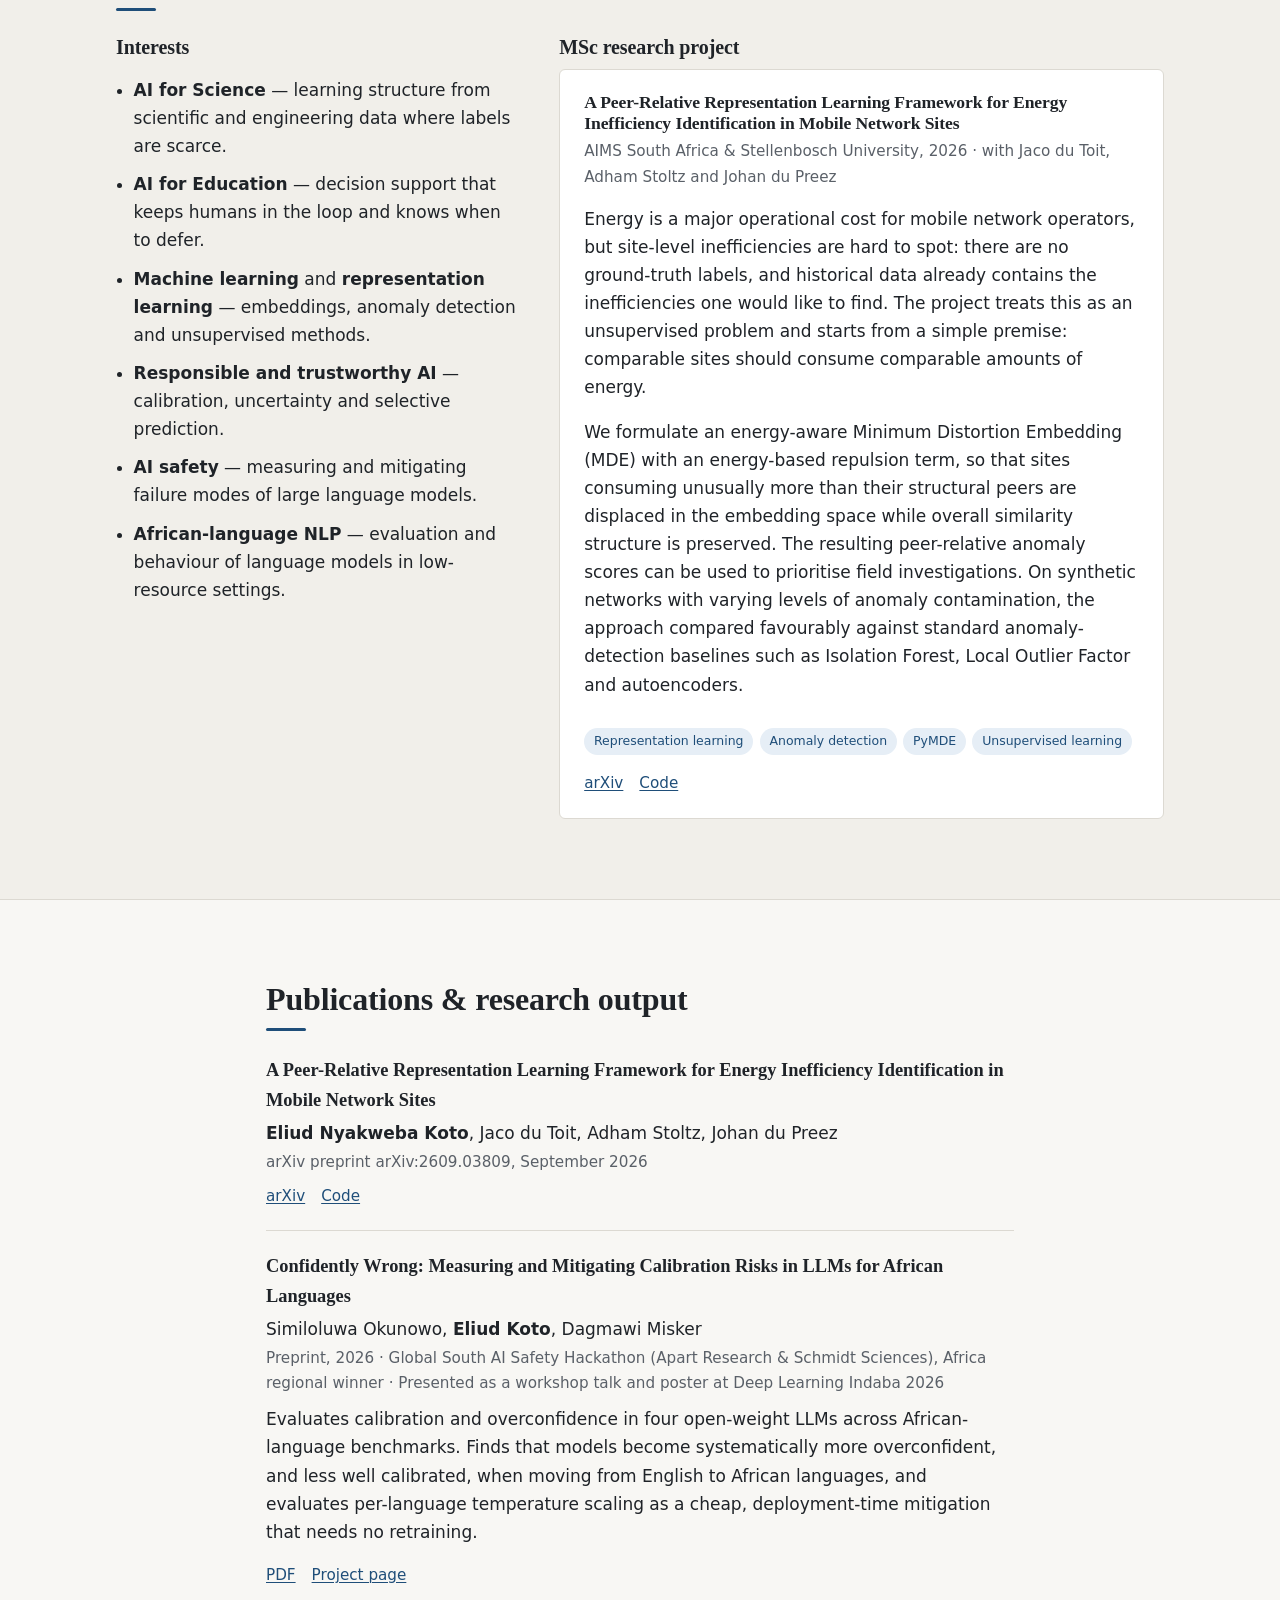
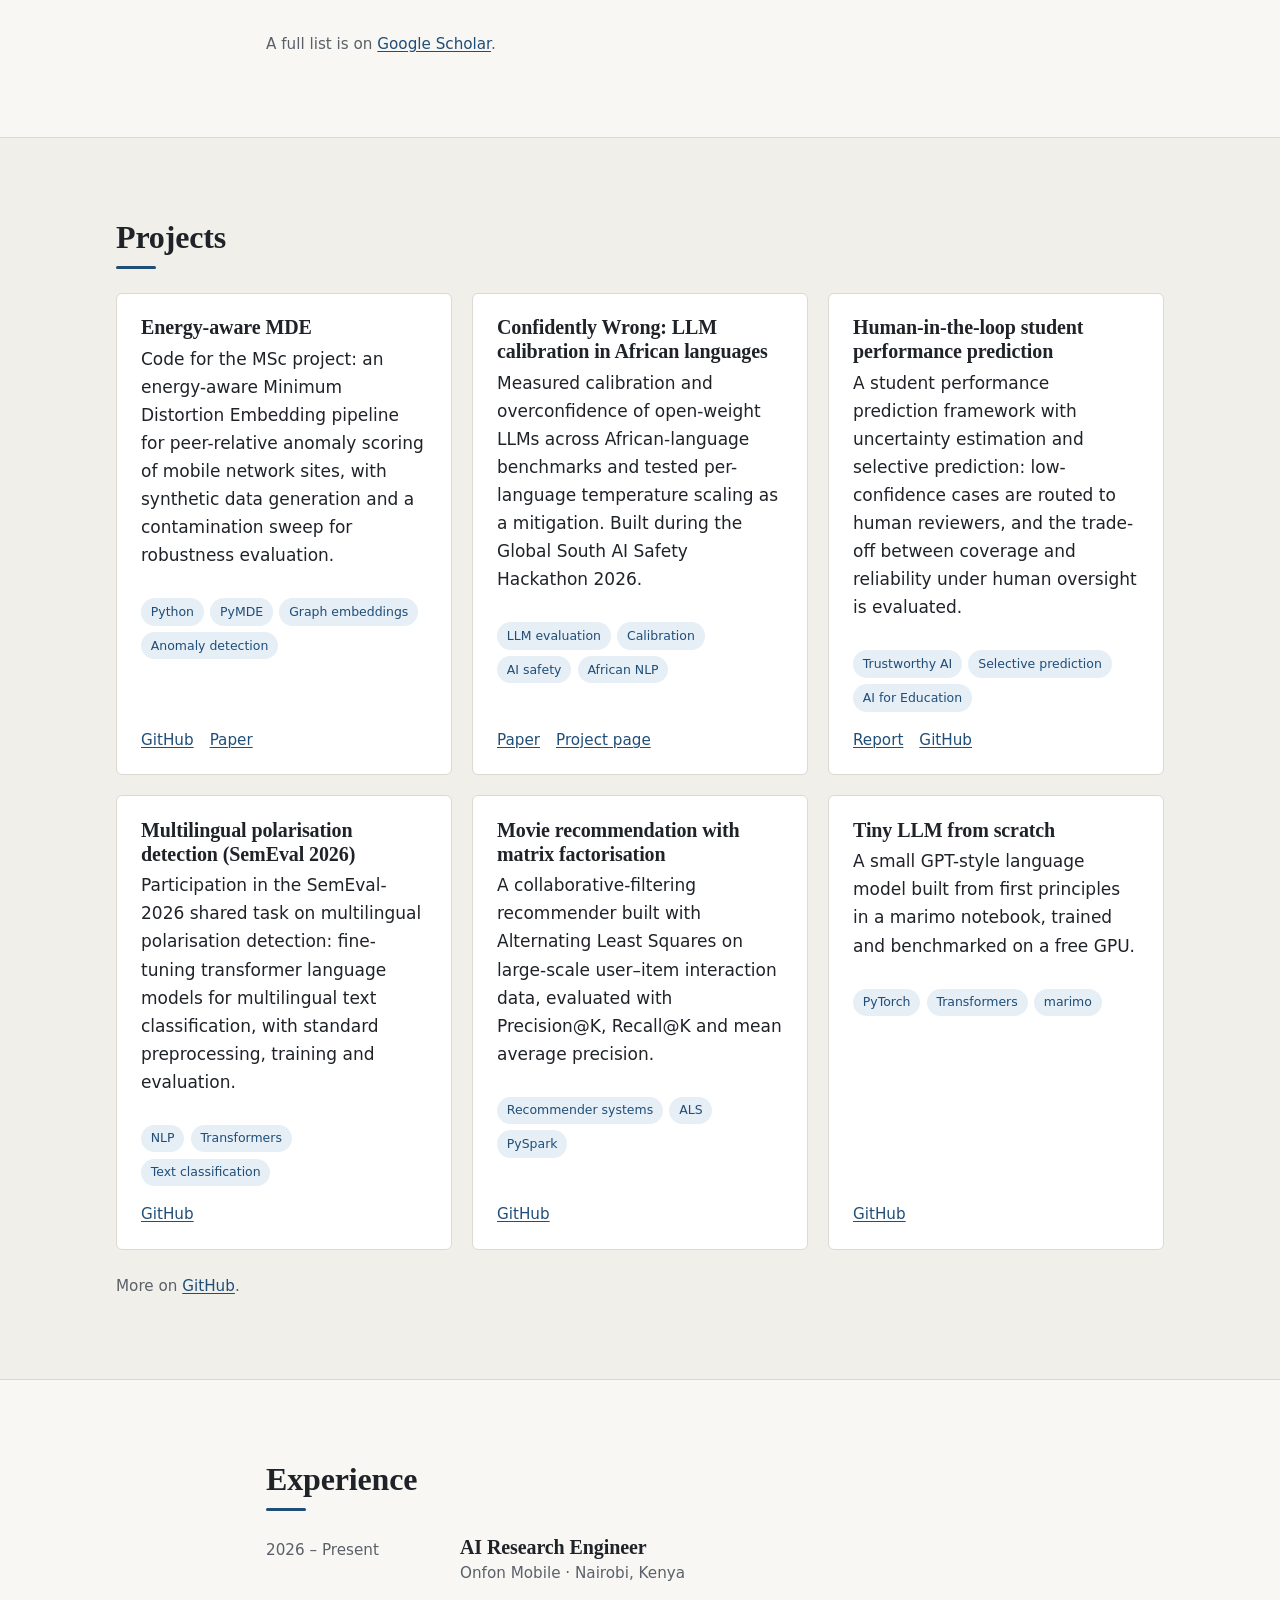
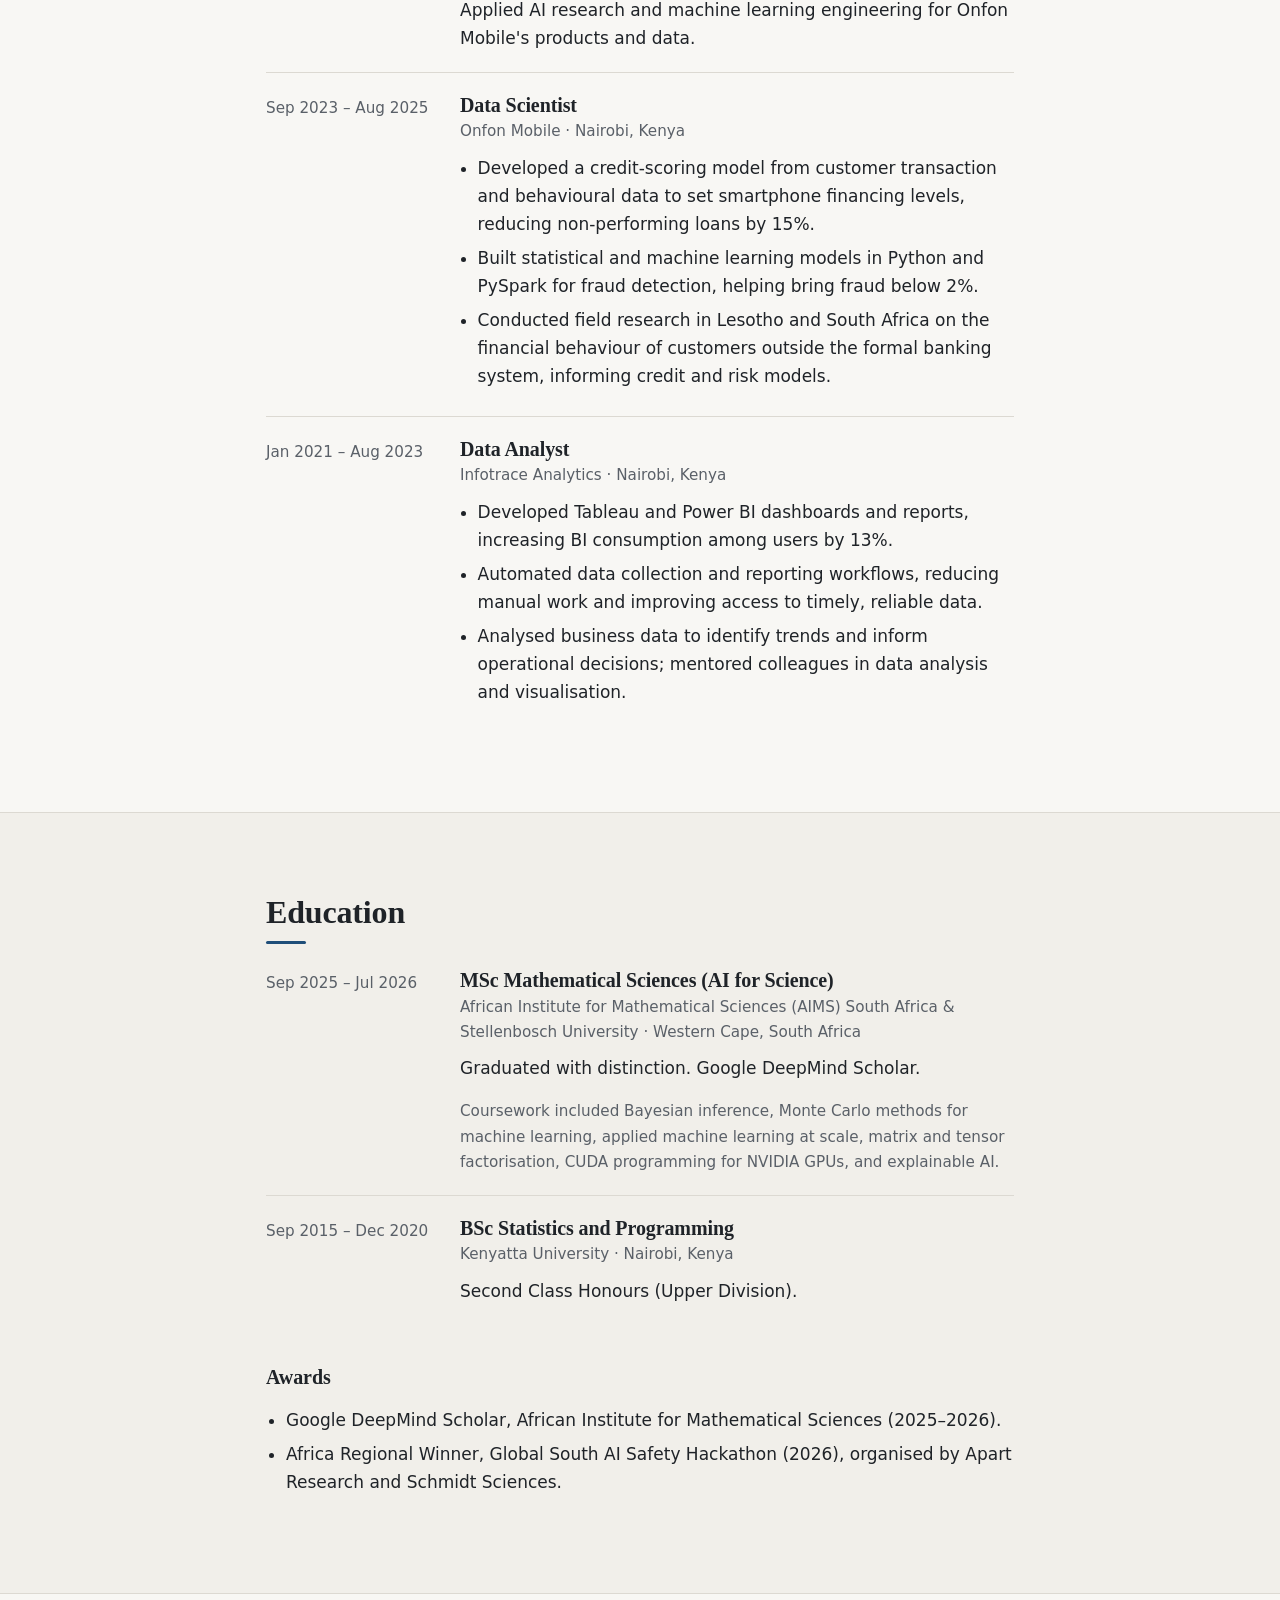
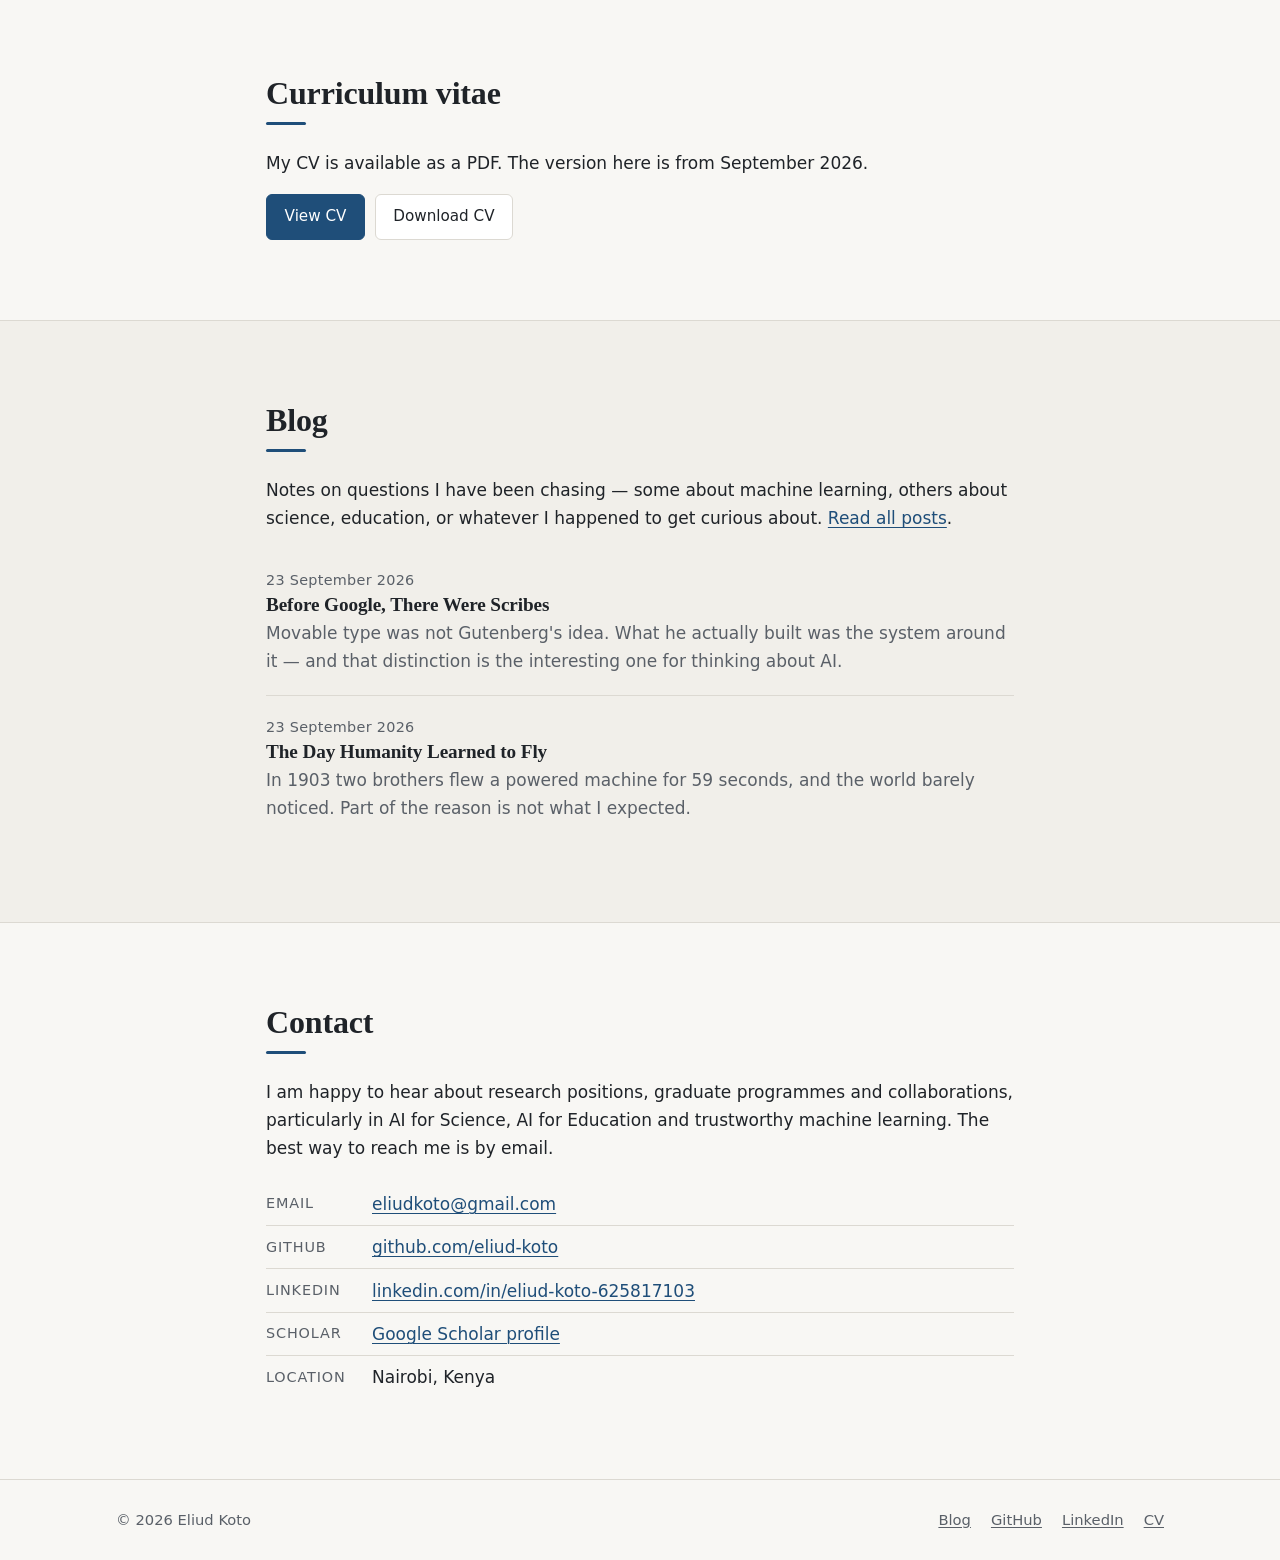
==== commit 2f5898a1: "Rename writing section to blog and move it before contact writing/ -> blog/, assets/writing/ -> asse" ====
--- a/index.html
+++ b/index.html
@@ -66,9 +66,9 @@
         <li><a href="#research">Research</a></li>
         <li><a href="#publications">Publications</a></li>
         <li><a href="#projects">Projects</a></li>
-        <li><a href="writing/">Writing</a></li>
         <li><a href="#experience">Experience</a></li>
         <li><a href="#education">Education</a></li>
+        <li><a href="blog/">Blog</a></li>
         <li><a href="#contact">Contact</a></li>
         <li><a class="nav-cv" href="assets/Eliud_Koto_CV.pdf" target="_blank" rel="noopener">CV</a></li>
       </ul>
@@ -316,34 +316,8 @@
     </div>
   </section>
 
-  <!-- WRITING -->
-  <section id="writing" class="section">
-    <div class="container narrow">
-      <h2>Writing</h2>
-      <p>
-        Notes on questions I have been chasing — some about machine learning, others about
-        science, education, or whatever I happened to get curious about.
-        <a href="writing/">Read all writing</a>.
-      </p>
-
-      <!-- Mirror the newest two entries from writing/index.html here. -->
-      <ol class="post-list">
-        <li>
-          <p class="post-date"><time datetime="2026-09-23">23 September 2026</time></p>
-          <h3><a href="writing/before-google-there-were-scribes.html">Before Google, There Were Scribes</a></h3>
-          <p>Movable type was not Gutenberg's idea. What he actually built was the system around it — and that distinction is the interesting one for thinking about AI.</p>
-        </li>
-        <li>
-          <p class="post-date"><time datetime="2026-09-23">23 September 2026</time></p>
-          <h3><a href="writing/the-day-humanity-learned-to-fly.html">The Day Humanity Learned to Fly</a></h3>
-          <p>In 1903 two brothers flew a powered machine for 59 seconds, and the world barely noticed. Part of the reason is not what I expected.</p>
-        </li>
-      </ol>
-    </div>
-  </section>
-
   <!-- EXPERIENCE -->
-  <section id="experience" class="section section-alt">
+  <section id="experience" class="section">
     <div class="container narrow">
       <h2>Experience</h2>
 
@@ -387,7 +361,7 @@
   </section>
 
   <!-- EDUCATION -->
-  <section id="education" class="section">
+  <section id="education" class="section section-alt">
     <div class="container narrow">
       <h2>Education</h2>
 
@@ -421,7 +395,7 @@
   </section>
 
   <!-- CV -->
-  <section id="cv" class="section section-alt">
+  <section id="cv" class="section">
     <div class="container narrow">
       <h2>Curriculum vitae</h2>
       <p>My CV is available as a PDF. The version here is from September 2026.</p>
@@ -429,6 +403,32 @@
         <a class="btn btn-primary" href="assets/Eliud_Koto_CV.pdf" target="_blank" rel="noopener">View CV</a>
         <a class="btn" href="assets/Eliud_Koto_CV.pdf" download="Eliud_Koto_CV.pdf">Download CV</a>
       </div>
+    </div>
+  </section>
+
+  <!-- BLOG -->
+  <section id="blog" class="section section-alt">
+    <div class="container narrow">
+      <h2>Blog</h2>
+      <p>
+        Notes on questions I have been chasing — some about machine learning, others about
+        science, education, or whatever I happened to get curious about.
+        <a href="blog/">Read all posts</a>.
+      </p>
+
+      <!-- Mirror the newest two entries from blog/index.html here. -->
+      <ol class="post-list">
+        <li>
+          <p class="post-date"><time datetime="2026-09-23">23 September 2026</time></p>
+          <h3><a href="blog/before-google-there-were-scribes.html">Before Google, There Were Scribes</a></h3>
+          <p>Movable type was not Gutenberg's idea. What he actually built was the system around it — and that distinction is the interesting one for thinking about AI.</p>
+        </li>
+        <li>
+          <p class="post-date"><time datetime="2026-09-23">23 September 2026</time></p>
+          <h3><a href="blog/the-day-humanity-learned-to-fly.html">The Day Humanity Learned to Fly</a></h3>
+          <p>In 1903 two brothers flew a powered machine for 59 seconds, and the world barely noticed. Part of the reason is not what I expected.</p>
+        </li>
+      </ol>
     </div>
   </section>
 
@@ -457,7 +457,7 @@
   <div class="container footer-bar">
     <p>© <span id="year">2026</span> Eliud Koto</p>
     <ul>
-      <li><a href="writing/">Writing</a></li>
+      <li><a href="blog/">Blog</a></li>
       <li><a href="https://github.com/eliud-koto" target="_blank" rel="noopener">GitHub</a></li>
       <li><a href="https://www.linkedin.com/in/eliud-koto-625817103/" target="_blank" rel="noopener">LinkedIn</a></li>
       <li><a href="assets/Eliud_Koto_CV.pdf" target="_blank" rel="noopener">CV</a></li>
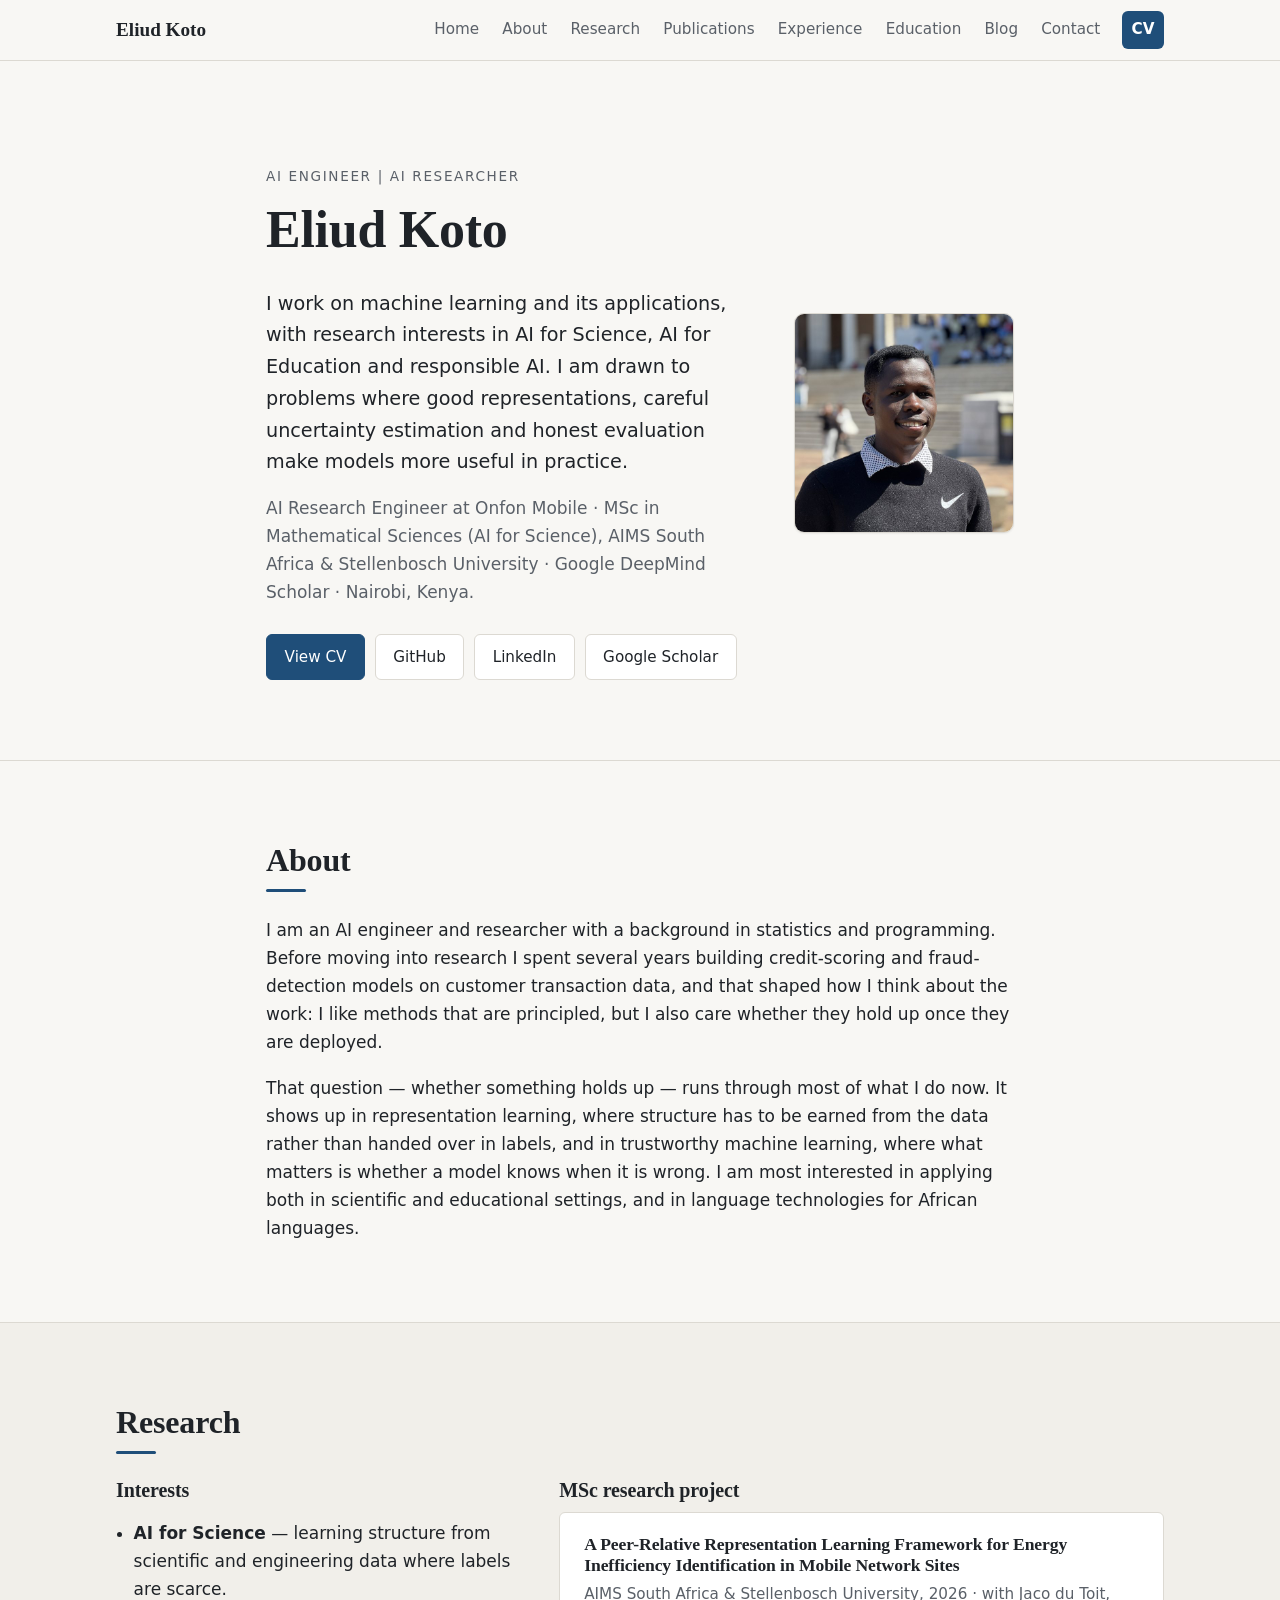
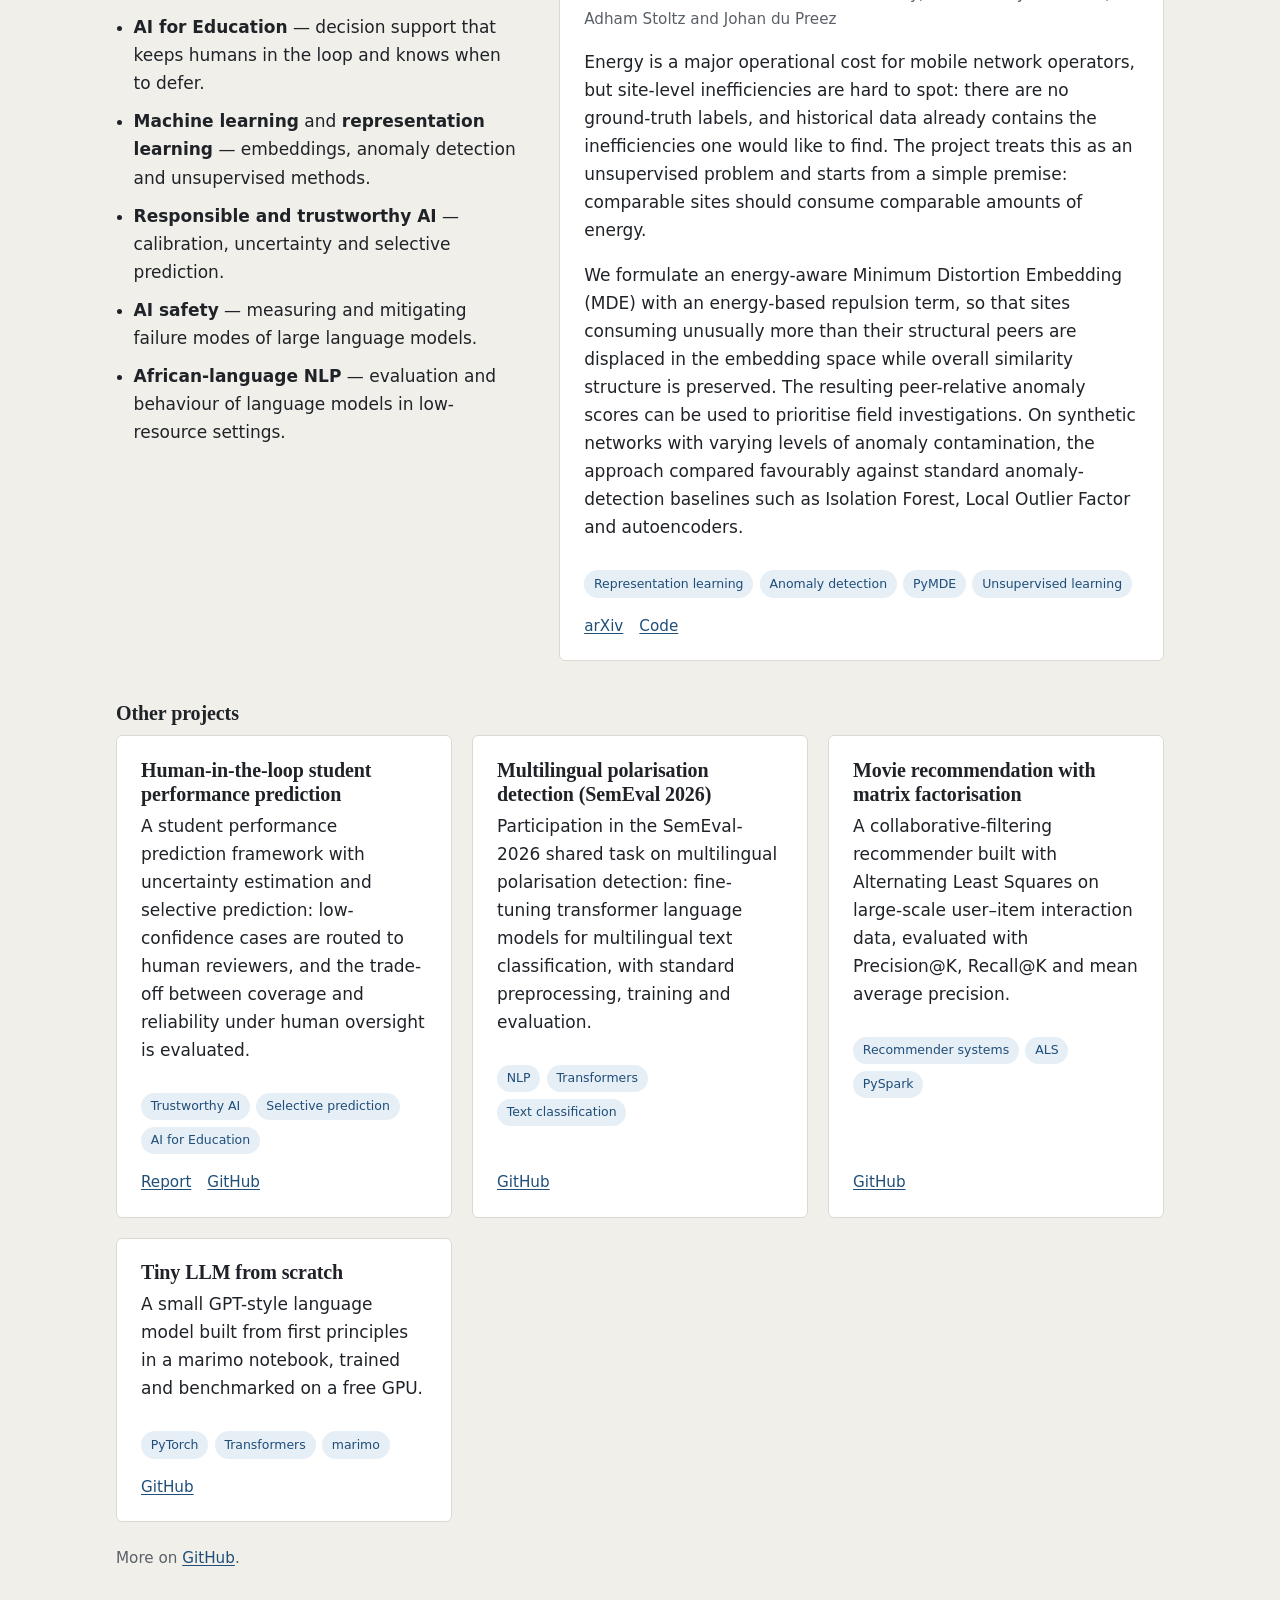
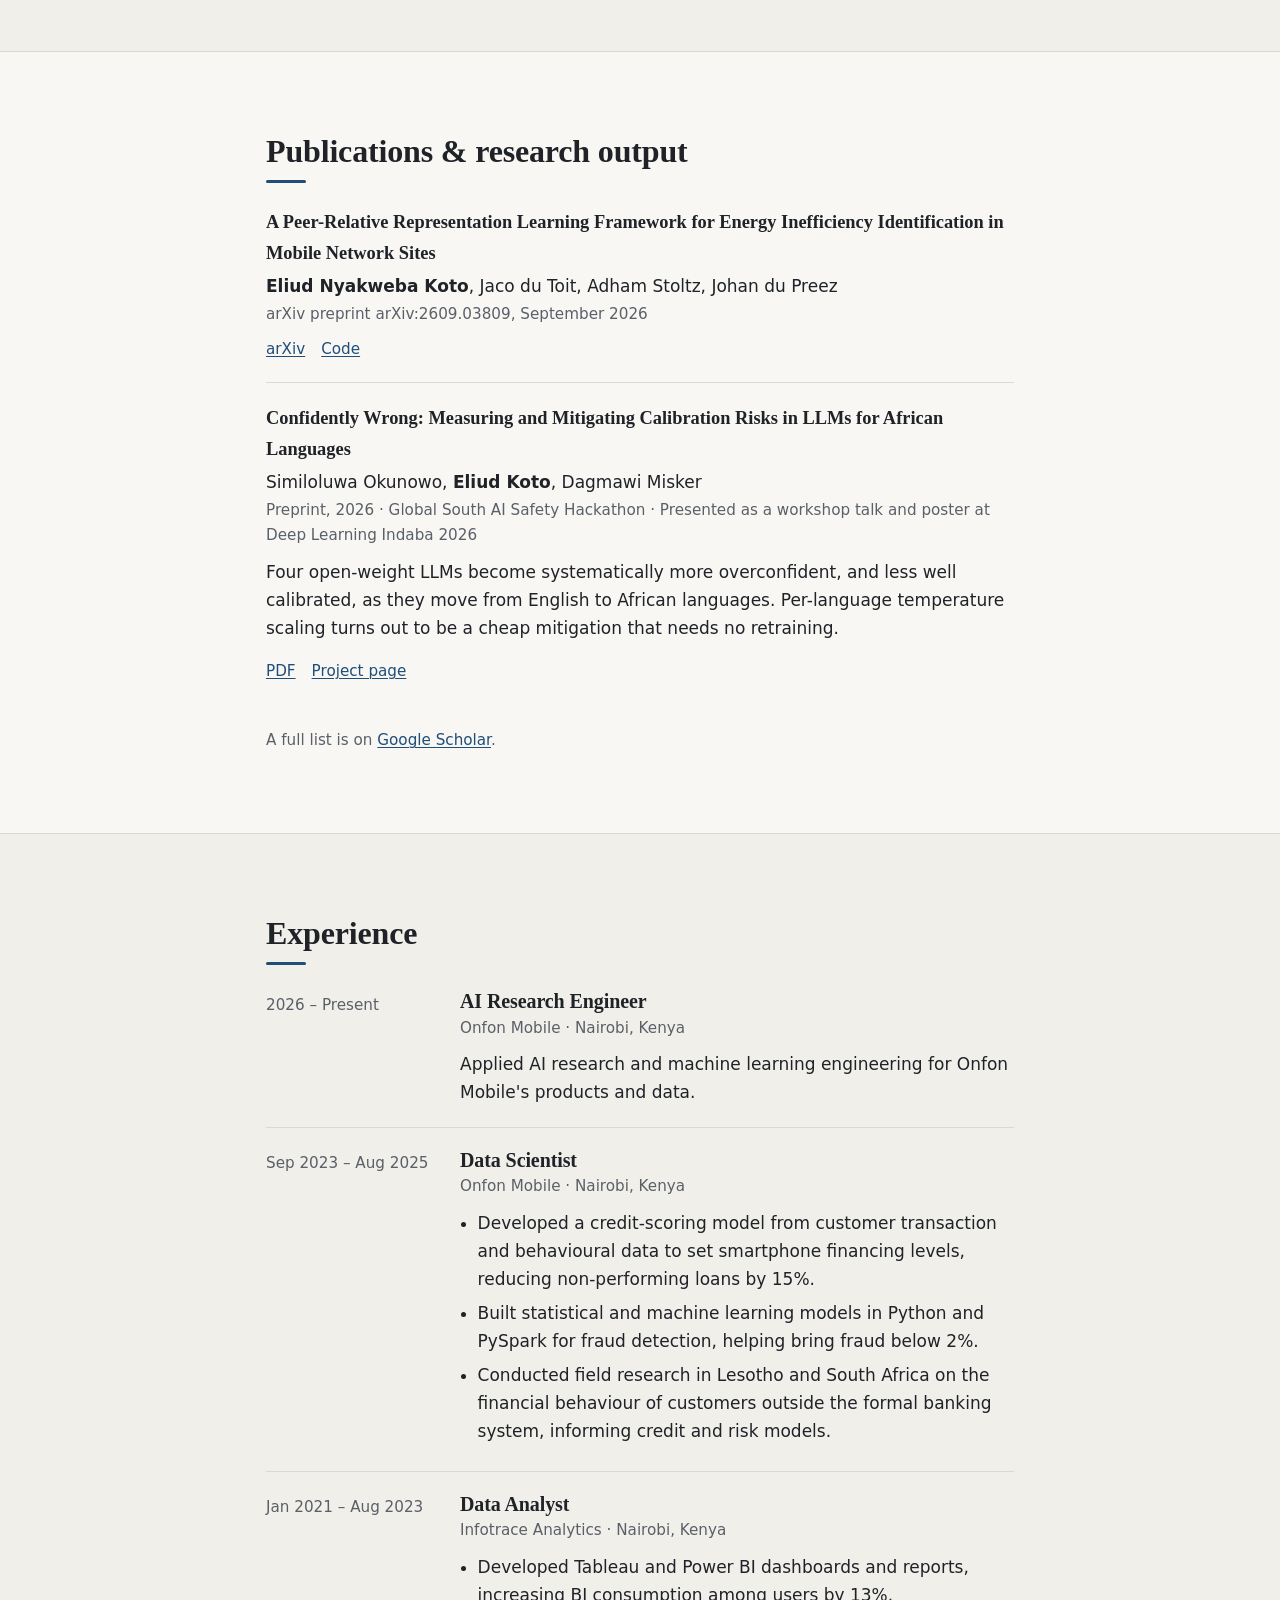
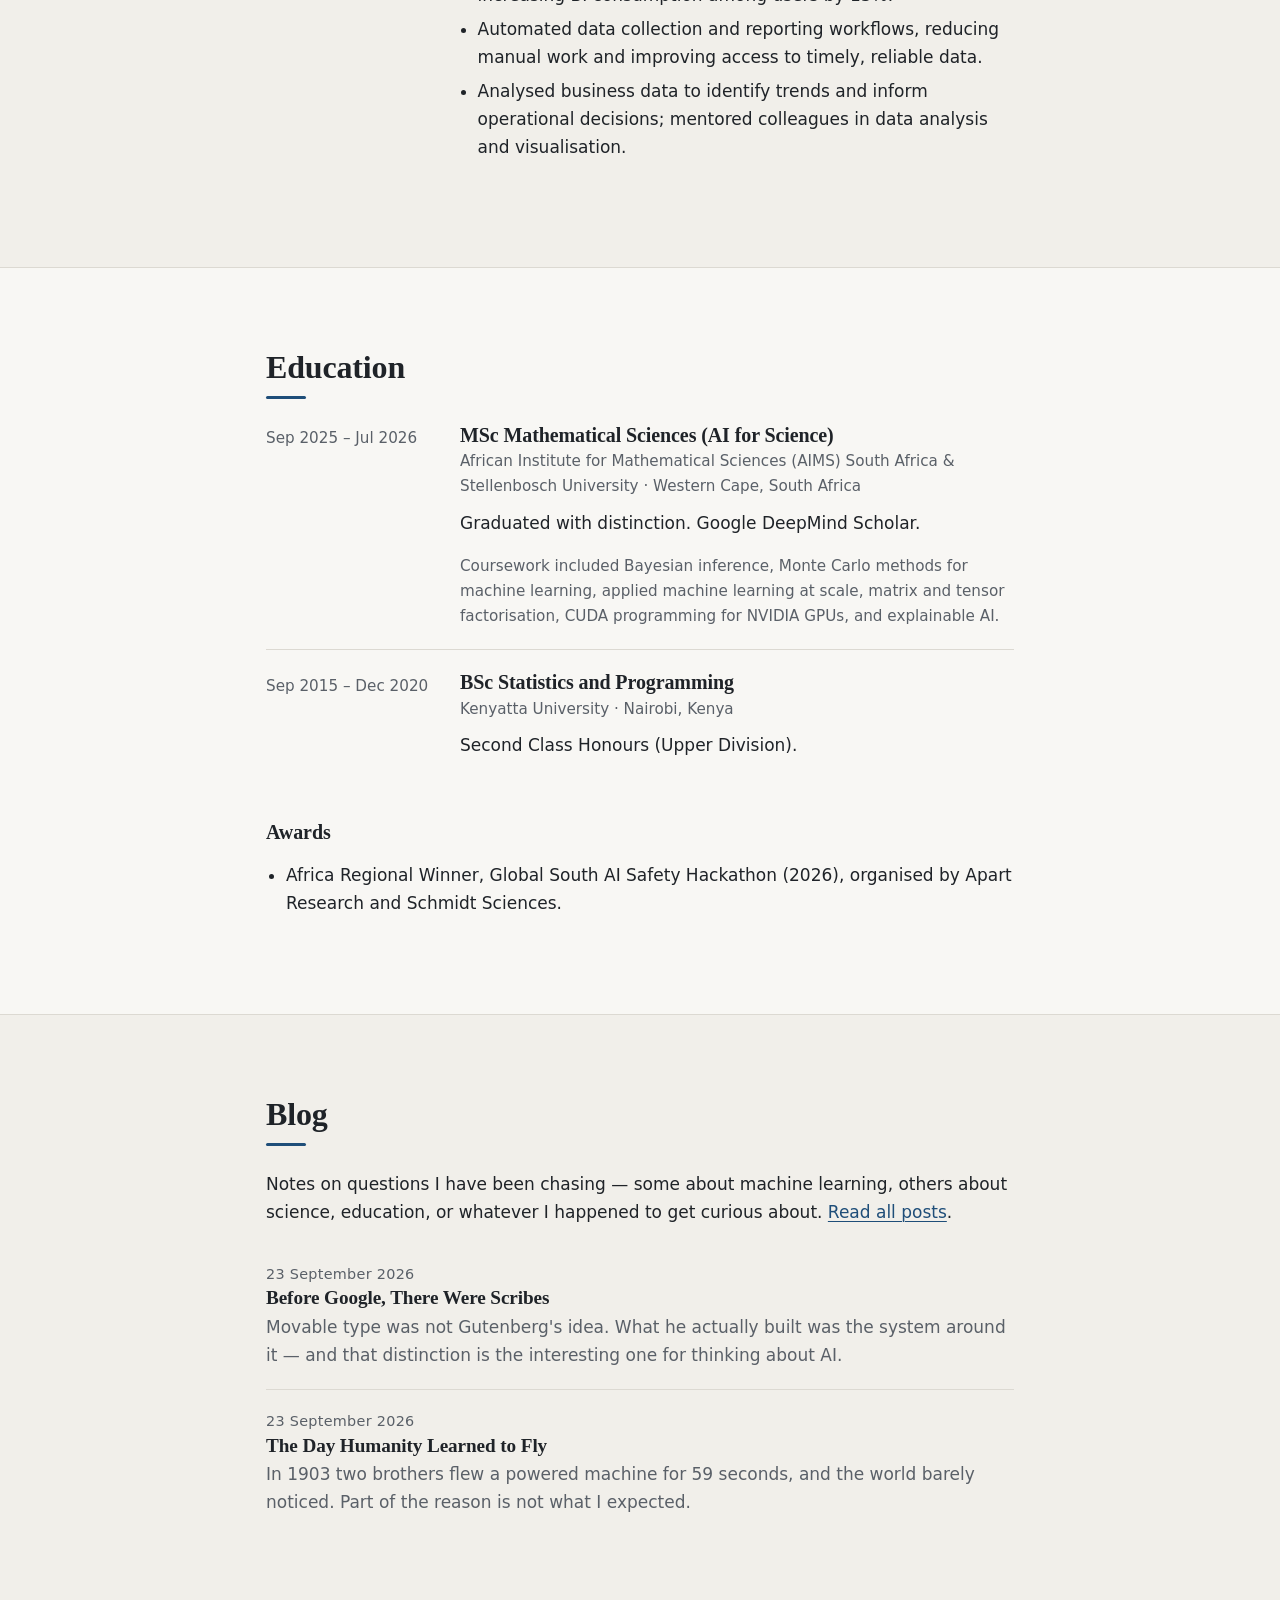
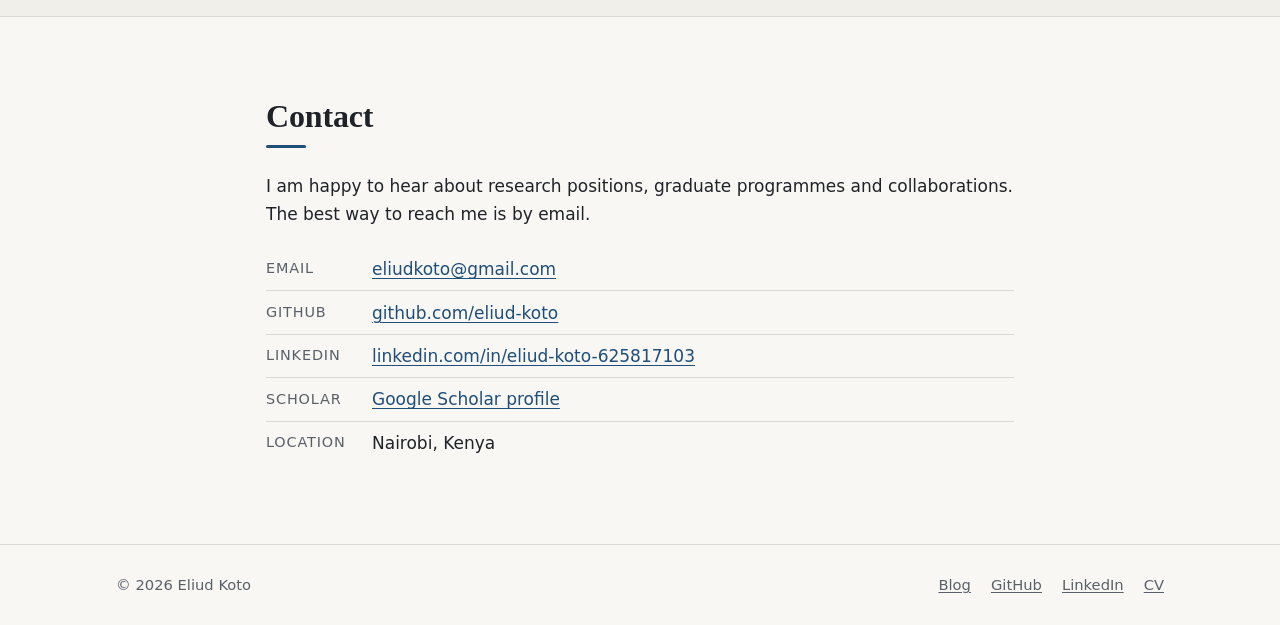
==== commit b95e34ef: "Remove repetition across the homepage Merge Projects into Research and drop the two cards that dupli" ====
--- a/index.html
+++ b/index.html
@@ -65,7 +65,6 @@
         <li><a href="#about">About</a></li>
         <li><a href="#research">Research</a></li>
         <li><a href="#publications">Publications</a></li>
-        <li><a href="#projects">Projects</a></li>
         <li><a href="#experience">Experience</a></li>
         <li><a href="#education">Education</a></li>
         <li><a href="blog/">Blog</a></li>
@@ -111,24 +110,18 @@
       <h2>About</h2>
       <p>
         I am an AI engineer and researcher with a background in statistics and programming.
-        I recently completed an MSc in Mathematical Sciences, specialising in AI for Science,
-        at the African Institute for Mathematical Sciences (AIMS) South Africa in partnership
-        with Stellenbosch University, where I studied as a Google DeepMind Scholar and graduated
-        with distinction. My MSc research developed an unsupervised, peer-relative representation
-        learning approach for identifying energy-inefficient mobile network sites.
+        Before moving into research I spent several years building credit-scoring and
+        fraud-detection models on customer transaction data, and that shaped how I think about
+        the work: I like methods that are principled, but I also care whether they hold up once
+        they are deployed.
       </p>
       <p>
-        Before the MSc I spent several years in industry, first as a Data Analyst at Infotrace
-        Analytics and then as a Data Scientist at Onfon Mobile, where I built credit-scoring and
-        fraud-detection models on customer transaction data. That experience shaped how I think
-        about research: I like methods that are principled, but I also care whether they hold up
-        when deployed.
-      </p>
-      <p>
-        I am now back at Onfon Mobile as an AI Research Engineer. Alongside that work I am
-        exploring several areas of AI while building deeper expertise in the ones that interest
-        me most, particularly representation learning, trustworthy machine learning and language
-        technologies for African languages.
+        That question — whether something holds up — runs through most of what I do now. It
+        shows up in representation learning, where structure has to be earned from the data
+        rather than handed over in labels, and in trustworthy machine learning, where what
+        matters is whether a model knows when it is wrong. I am most interested in applying
+        both in scientific and educational settings, and in language technologies for African
+        languages.
       </p>
     </div>
   </section>
@@ -182,83 +175,10 @@
           </article>
         </div>
       </div>
-    </div>
-  </section>
-
-  <!-- PUBLICATIONS -->
-  <section id="publications" class="section">
-    <div class="container narrow">
-      <h2>Publications &amp; research output</h2>
-
-      <ol class="pub-list">
-        <li>
-          <p class="pub-title">A Peer-Relative Representation Learning Framework for Energy Inefficiency Identification in Mobile Network Sites</p>
-          <p class="pub-authors"><strong>Eliud Nyakweba Koto</strong>, Jaco du Toit, Adham Stoltz, Johan du Preez</p>
-          <p class="pub-venue">arXiv preprint arXiv:2609.03809, September 2026</p>
-          <p class="links">
-            <a href="https://arxiv.org/abs/2609.03809" target="_blank" rel="noopener">arXiv</a>
-            <a href="https://github.com/eliud-koto/energy-aware-mde" target="_blank" rel="noopener">Code</a>
-          </p>
-        </li>
-
-        <li>
-          <p class="pub-title">Confidently Wrong: Measuring and Mitigating Calibration Risks in LLMs for African Languages</p>
-          <p class="pub-authors">Similoluwa Okunowo, <strong>Eliud Koto</strong>, Dagmawi Misker</p>
-          <p class="pub-venue">Preprint, 2026 · Global South AI Safety Hackathon (Apart Research &amp; Schmidt Sciences), Africa regional winner · Presented as a workshop talk and poster at Deep Learning Indaba 2026</p>
-          <p>
-            Evaluates calibration and overconfidence in four open-weight LLMs across
-            African-language benchmarks. Finds that models become systematically more
-            overconfident, and less well calibrated, when moving from English to African
-            languages, and evaluates per-language temperature scaling as a cheap,
-            deployment-time mitigation that needs no retraining.
-          </p>
-          <p class="links">
-            <a href="assets/Confidently_Wrong_Calibration_African_Languages.pdf" target="_blank" rel="noopener">PDF</a>
-            <a href="https://apartresearch.com/project/confidently-wrong-measuring-and-mitigating-calibration-risks-in-llms-for-african-languages-hrve" target="_blank" rel="noopener">Project page</a>
-          </p>
-        </li>
-      </ol>
-
-      <p class="note">
-        A full list is on <a href="https://scholar.google.com/citations?user=v_cgbv4AAAAJ" target="_blank" rel="noopener">Google Scholar</a>.
-      </p>
-    </div>
-  </section>
-
-  <!-- PROJECTS -->
-  <section id="projects" class="section section-alt">
-    <div class="container">
-      <h2>Projects</h2>
+
+      <h3 class="subhead" id="projects">Other projects</h3>
 
       <div class="grid">
-        <article class="card">
-          <h3>Energy-aware MDE</h3>
-          <p>
-            Code for the MSc project: an energy-aware Minimum Distortion Embedding pipeline for
-            peer-relative anomaly scoring of mobile network sites, with synthetic data generation
-            and a contamination sweep for robustness evaluation.
-          </p>
-          <p class="tags"><span>Python</span><span>PyMDE</span><span>Graph embeddings</span><span>Anomaly detection</span></p>
-          <p class="links">
-            <a href="https://github.com/eliud-koto/energy-aware-mde" target="_blank" rel="noopener">GitHub</a>
-            <a href="https://arxiv.org/abs/2609.03809" target="_blank" rel="noopener">Paper</a>
-          </p>
-        </article>
-
-        <article class="card">
-          <h3>Confidently Wrong: LLM calibration in African languages</h3>
-          <p>
-            Measured calibration and overconfidence of open-weight LLMs across African-language
-            benchmarks and tested per-language temperature scaling as a mitigation. Built during
-            the Global South AI Safety Hackathon 2026.
-          </p>
-          <p class="tags"><span>LLM evaluation</span><span>Calibration</span><span>AI safety</span><span>African NLP</span></p>
-          <p class="links">
-            <a href="assets/Confidently_Wrong_Calibration_African_Languages.pdf" target="_blank" rel="noopener">Paper</a>
-            <a href="https://apartresearch.com/project/confidently-wrong-measuring-and-mitigating-calibration-risks-in-llms-for-african-languages-hrve" target="_blank" rel="noopener">Project page</a>
-          </p>
-        </article>
-
         <article class="card">
           <h3>Human-in-the-loop student performance prediction</h3>
           <p>
@@ -316,8 +236,46 @@
     </div>
   </section>
 
+  <!-- PUBLICATIONS -->
+  <section id="publications" class="section">
+    <div class="container narrow">
+      <h2>Publications &amp; research output</h2>
+
+      <ol class="pub-list">
+        <li>
+          <p class="pub-title">A Peer-Relative Representation Learning Framework for Energy Inefficiency Identification in Mobile Network Sites</p>
+          <p class="pub-authors"><strong>Eliud Nyakweba Koto</strong>, Jaco du Toit, Adham Stoltz, Johan du Preez</p>
+          <p class="pub-venue">arXiv preprint arXiv:2609.03809, September 2026</p>
+          <p class="links">
+            <a href="https://arxiv.org/abs/2609.03809" target="_blank" rel="noopener">arXiv</a>
+            <a href="https://github.com/eliud-koto/energy-aware-mde" target="_blank" rel="noopener">Code</a>
+          </p>
+        </li>
+
+        <li>
+          <p class="pub-title">Confidently Wrong: Measuring and Mitigating Calibration Risks in LLMs for African Languages</p>
+          <p class="pub-authors">Similoluwa Okunowo, <strong>Eliud Koto</strong>, Dagmawi Misker</p>
+          <p class="pub-venue">Preprint, 2026 · Global South AI Safety Hackathon · Presented as a workshop talk and poster at Deep Learning Indaba 2026</p>
+          <p>
+            Four open-weight LLMs become systematically more overconfident, and less well
+            calibrated, as they move from English to African languages. Per-language
+            temperature scaling turns out to be a cheap mitigation that needs no retraining.
+          </p>
+          <p class="links">
+            <a href="assets/Confidently_Wrong_Calibration_African_Languages.pdf" target="_blank" rel="noopener">PDF</a>
+            <a href="https://apartresearch.com/project/confidently-wrong-measuring-and-mitigating-calibration-risks-in-llms-for-african-languages-hrve" target="_blank" rel="noopener">Project page</a>
+          </p>
+        </li>
+      </ol>
+
+      <p class="note">
+        A full list is on <a href="https://scholar.google.com/citations?user=v_cgbv4AAAAJ" target="_blank" rel="noopener">Google Scholar</a>.
+      </p>
+    </div>
+  </section>
+
   <!-- EXPERIENCE -->
-  <section id="experience" class="section">
+  <section id="experience" class="section section-alt">
     <div class="container narrow">
       <h2>Experience</h2>
 
@@ -361,7 +319,7 @@
   </section>
 
   <!-- EDUCATION -->
-  <section id="education" class="section section-alt">
+  <section id="education" class="section">
     <div class="container narrow">
       <h2>Education</h2>
 
@@ -388,21 +346,8 @@
 
       <h3 class="subhead">Awards</h3>
       <ul class="plain-list">
-        <li>Google DeepMind Scholar, African Institute for Mathematical Sciences (2025–2026).</li>
         <li>Africa Regional Winner, Global South AI Safety Hackathon (2026), organised by Apart Research and Schmidt Sciences.</li>
       </ul>
-    </div>
-  </section>
-
-  <!-- CV -->
-  <section id="cv" class="section">
-    <div class="container narrow">
-      <h2>Curriculum vitae</h2>
-      <p>My CV is available as a PDF. The version here is from September 2026.</p>
-      <div class="actions">
-        <a class="btn btn-primary" href="assets/Eliud_Koto_CV.pdf" target="_blank" rel="noopener">View CV</a>
-        <a class="btn" href="assets/Eliud_Koto_CV.pdf" download="Eliud_Koto_CV.pdf">Download CV</a>
-      </div>
     </div>
   </section>
 
@@ -437,8 +382,7 @@
     <div class="container narrow">
       <h2>Contact</h2>
       <p>
-        I am happy to hear about research positions, graduate programmes and collaborations,
-        particularly in AI for Science, AI for Education and trustworthy machine learning.
+        I am happy to hear about research positions, graduate programmes and collaborations.
         The best way to reach me is by email.
       </p>
       <ul class="contact-list">
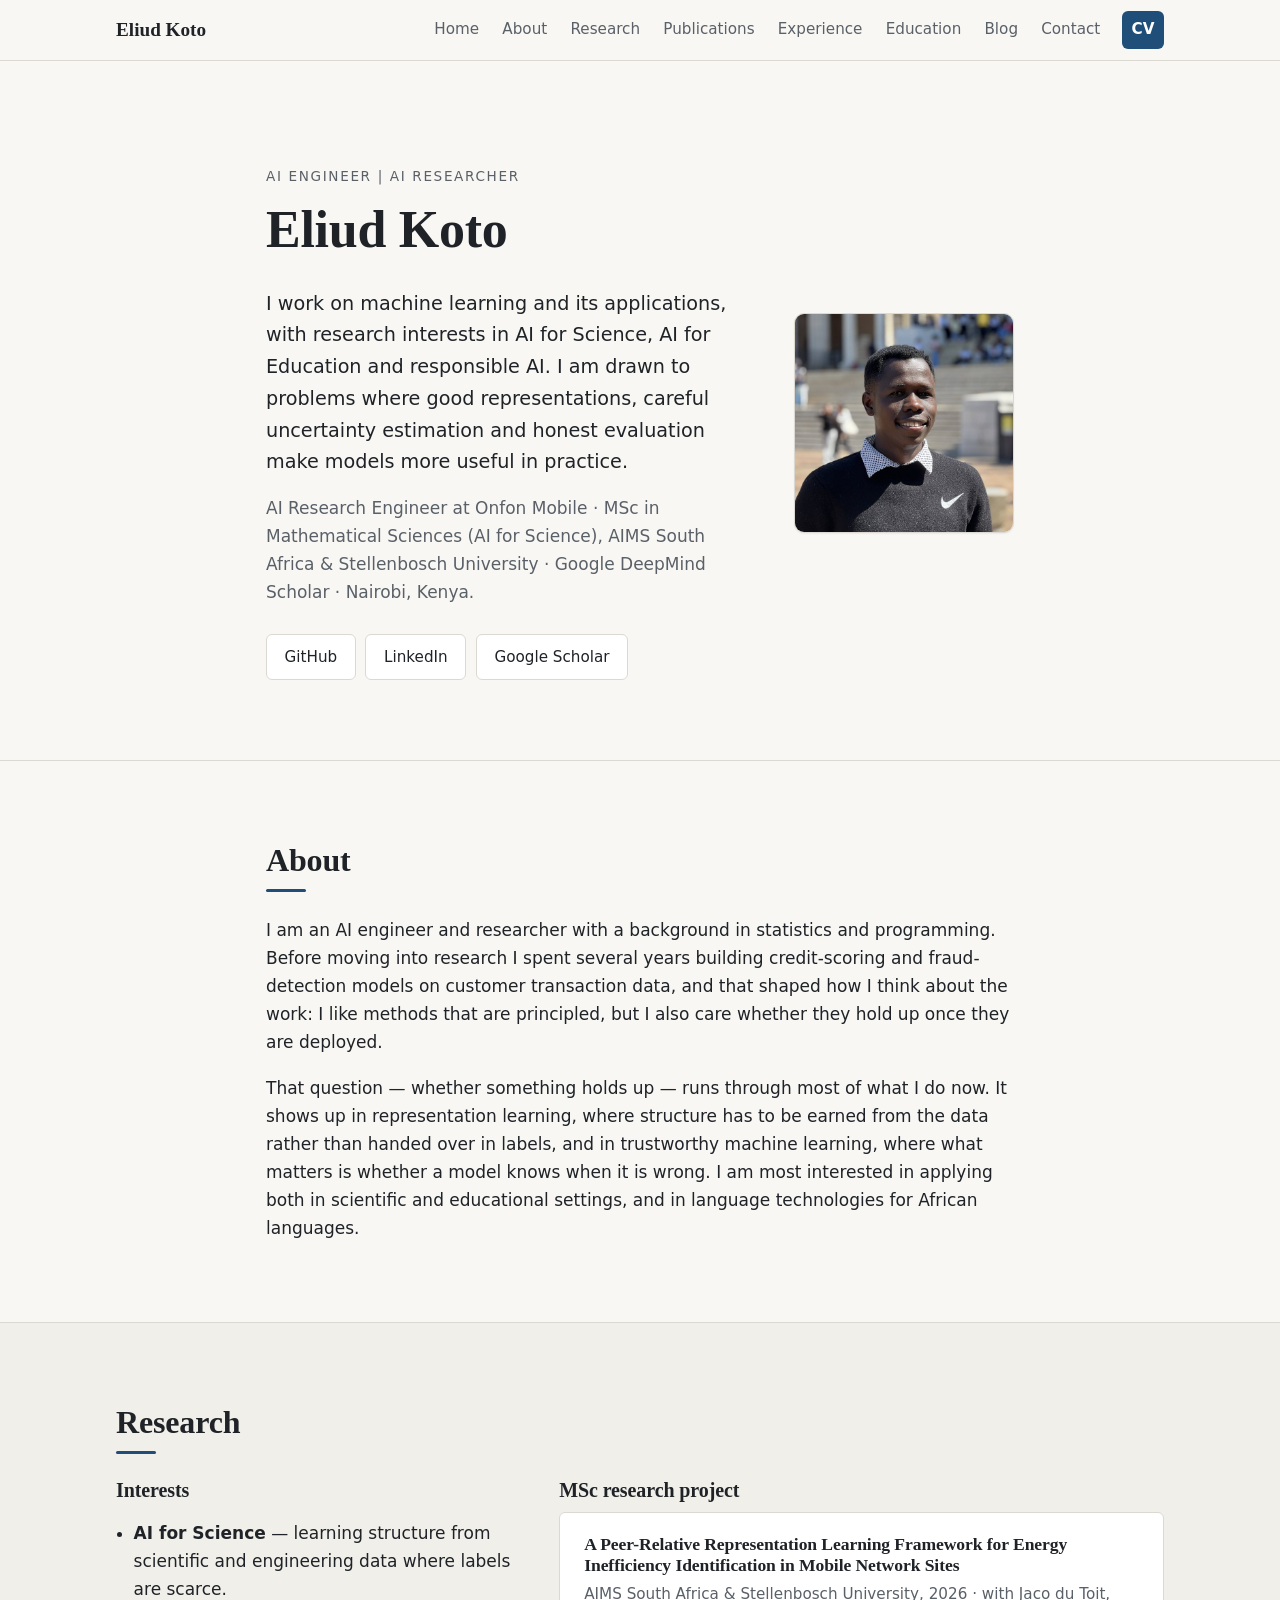
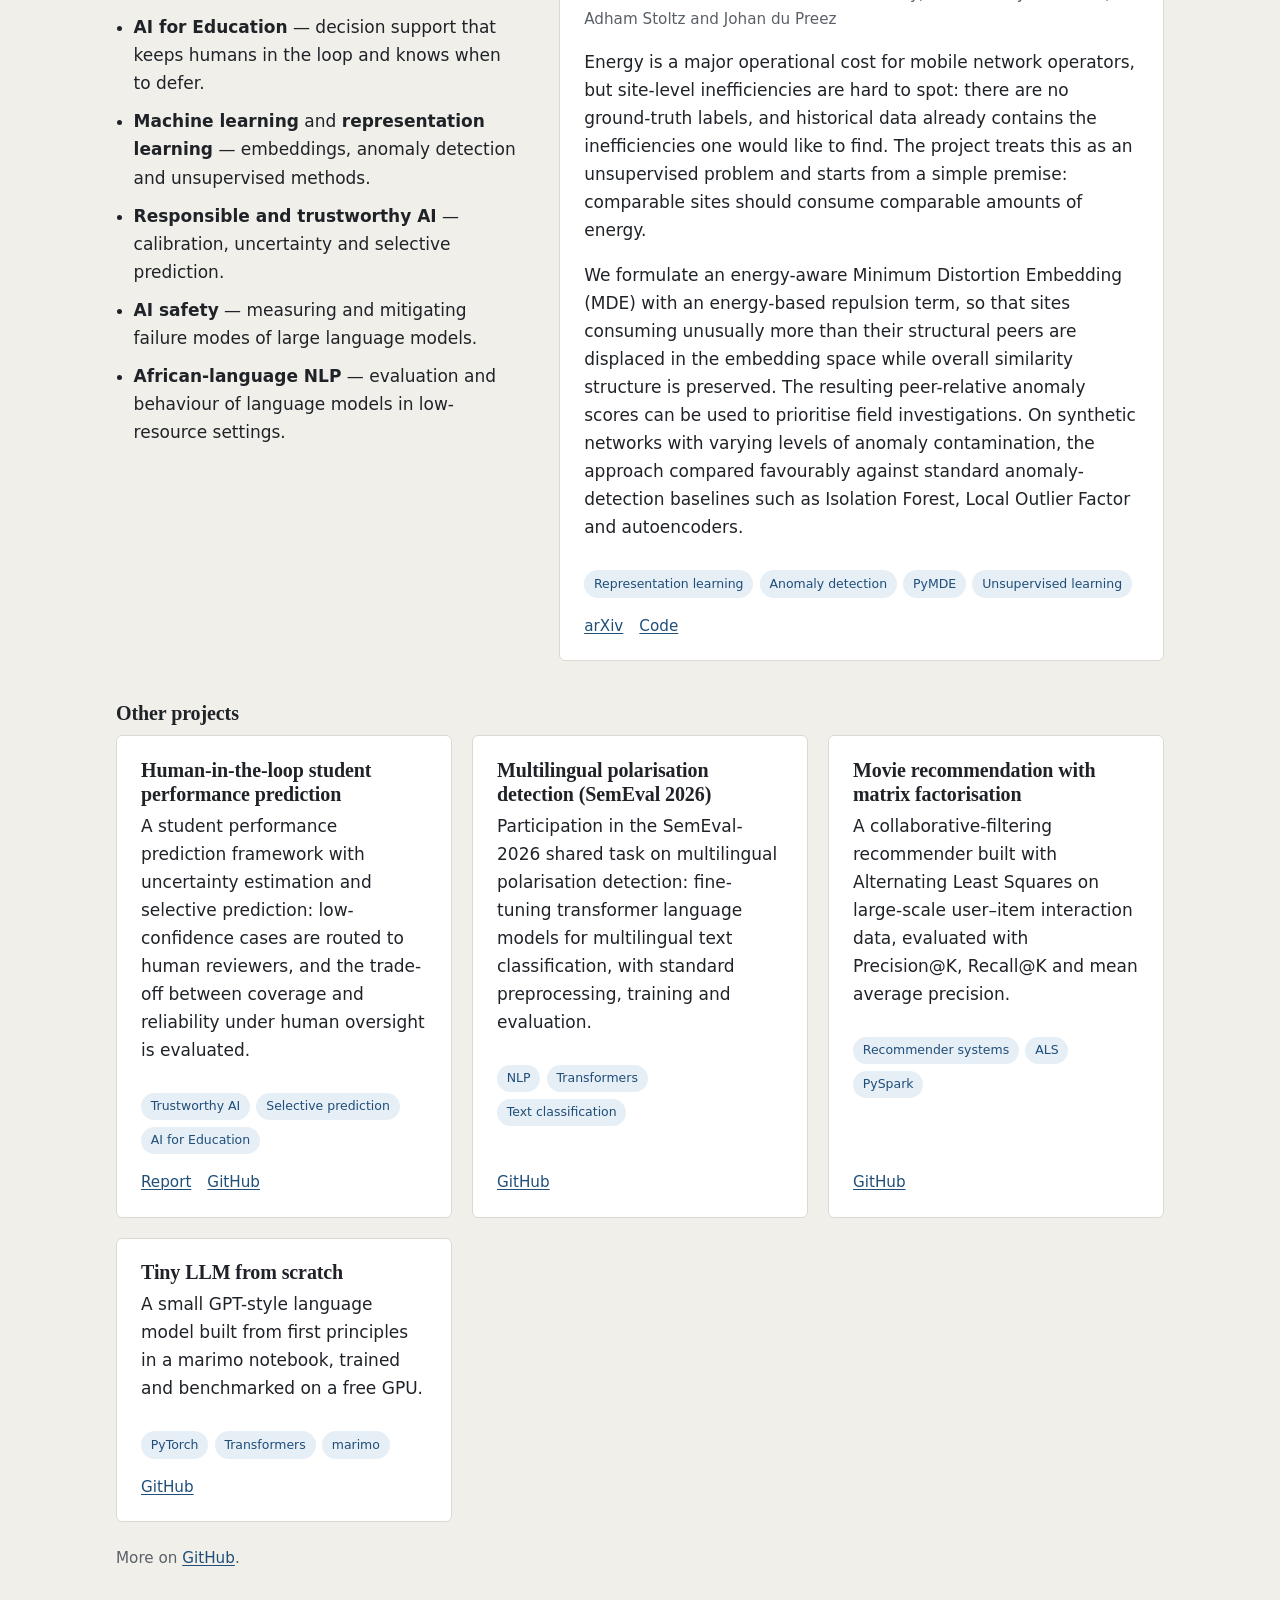
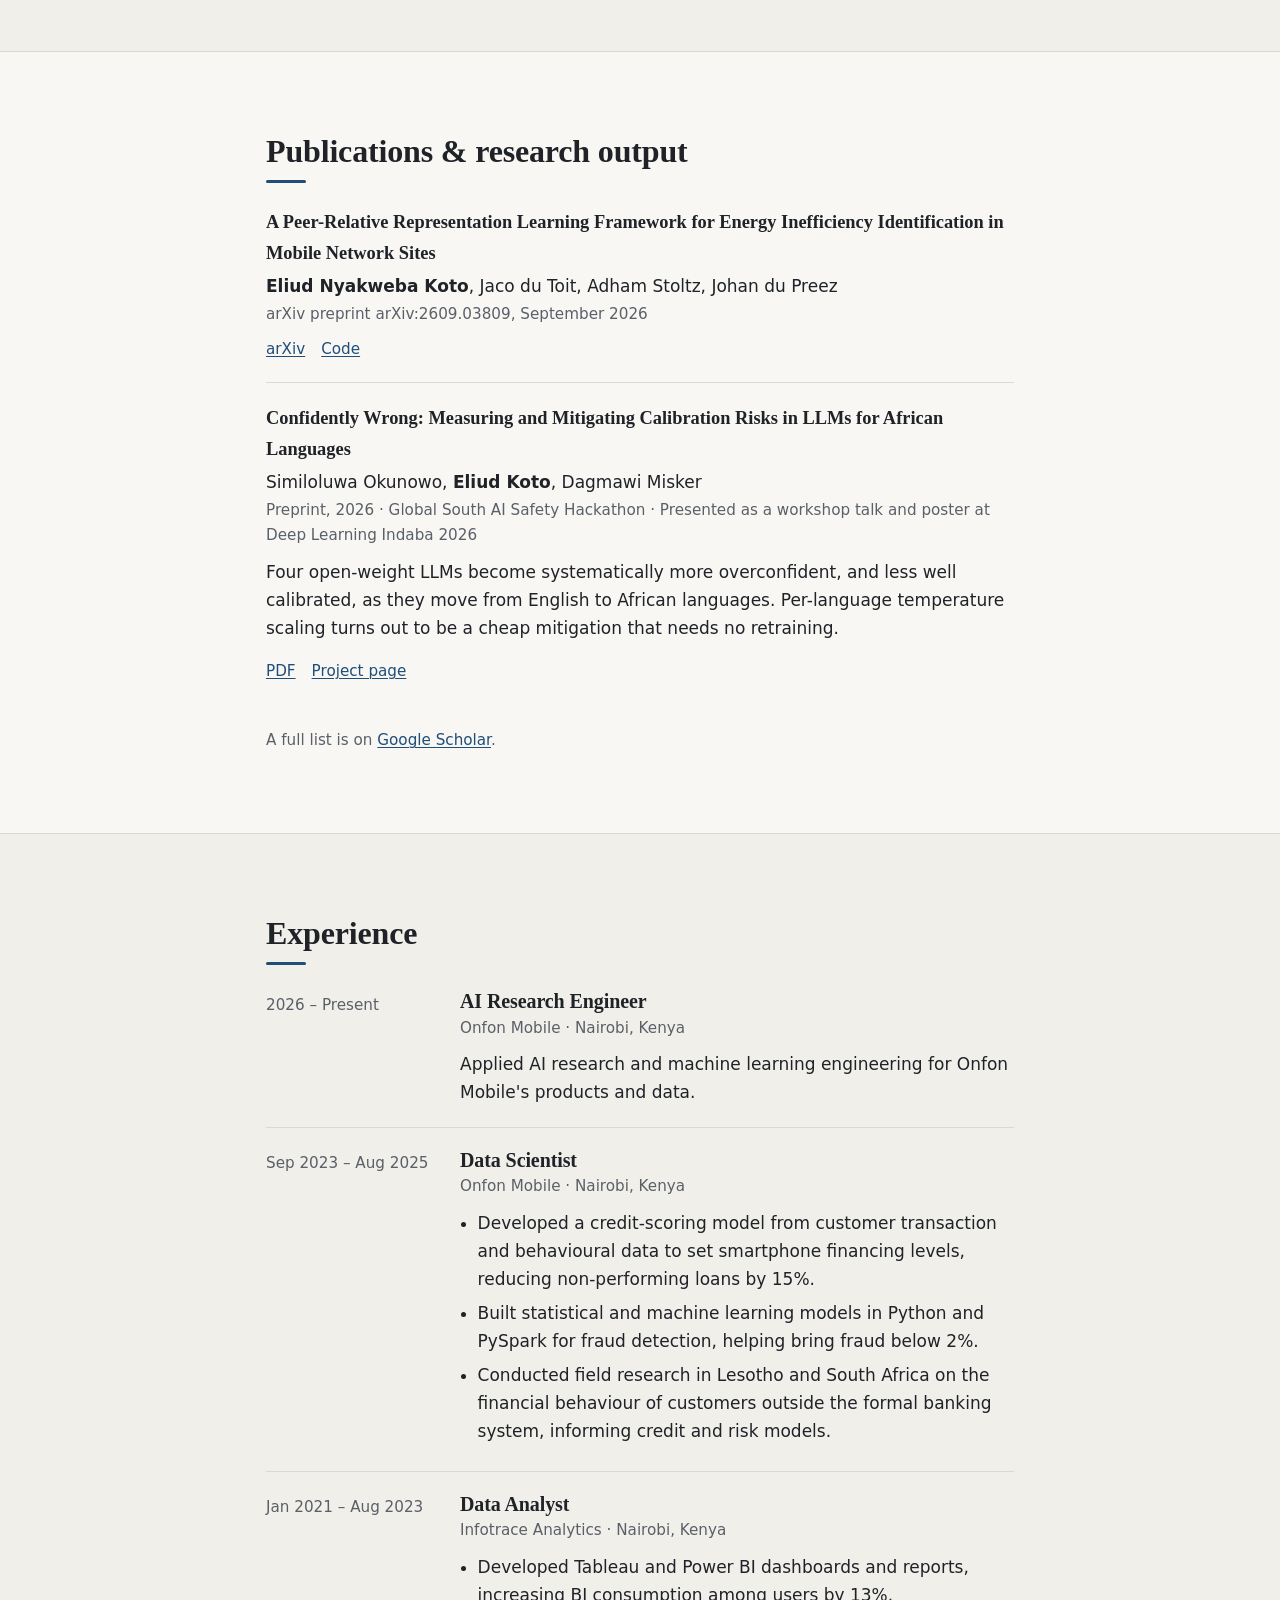
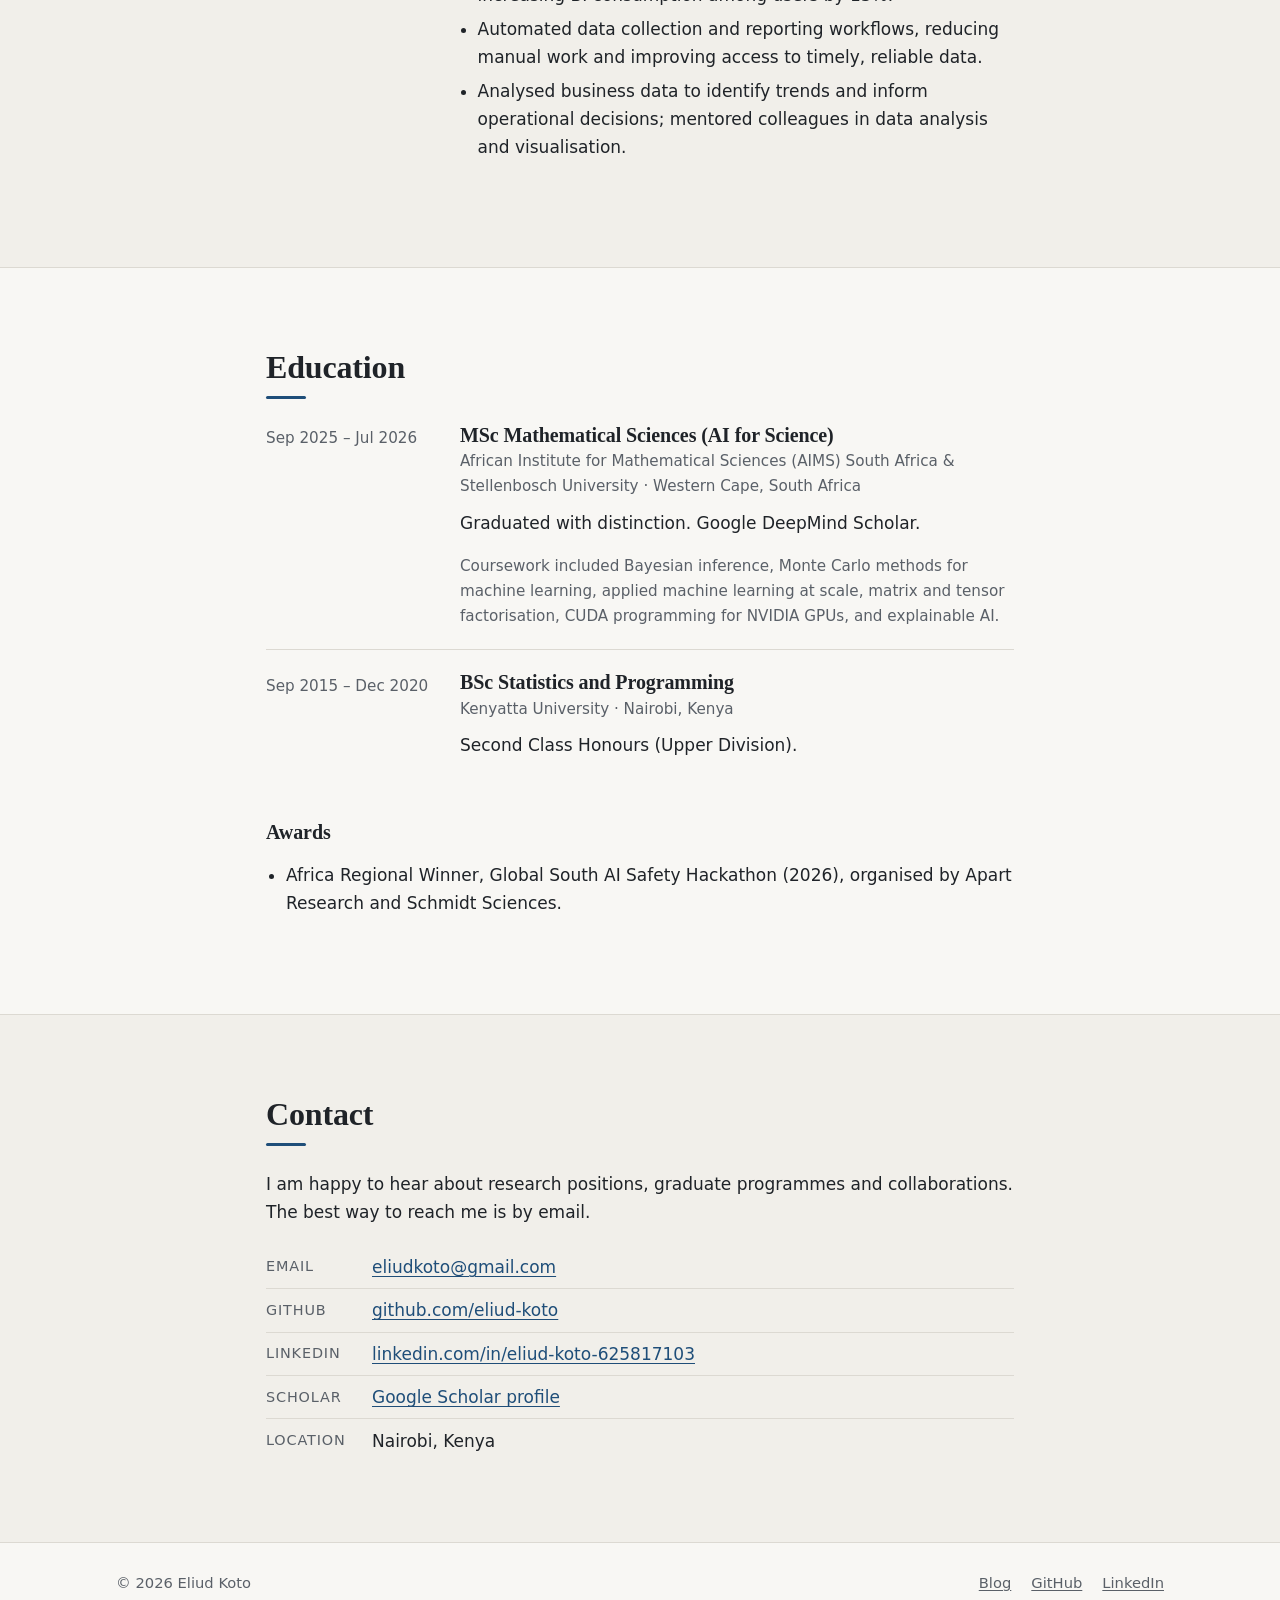
==== commit aee1d0a5: "Drop the homepage blog section and keep one CV link Posts are listed only on /blog/, so the homepage" ====
--- a/index.html
+++ b/index.html
@@ -94,7 +94,6 @@
         AIMS South Africa &amp; Stellenbosch University · Google DeepMind Scholar · Nairobi, Kenya.
       </p>
       <div class="actions">
-        <a class="btn btn-primary" href="assets/Eliud_Koto_CV.pdf" target="_blank" rel="noopener">View CV</a>
         <a class="btn" href="https://github.com/eliud-koto" target="_blank" rel="noopener">GitHub</a>
         <a class="btn" href="https://www.linkedin.com/in/eliud-koto-625817103/" target="_blank" rel="noopener">LinkedIn</a>
         <a class="btn" href="https://scholar.google.com/citations?user=v_cgbv4AAAAJ" target="_blank" rel="noopener">Google Scholar</a>
@@ -351,34 +350,8 @@
     </div>
   </section>
 
-  <!-- BLOG -->
-  <section id="blog" class="section section-alt">
-    <div class="container narrow">
-      <h2>Blog</h2>
-      <p>
-        Notes on questions I have been chasing — some about machine learning, others about
-        science, education, or whatever I happened to get curious about.
-        <a href="blog/">Read all posts</a>.
-      </p>
-
-      <!-- Mirror the newest two entries from blog/index.html here. -->
-      <ol class="post-list">
-        <li>
-          <p class="post-date"><time datetime="2026-09-23">23 September 2026</time></p>
-          <h3><a href="blog/before-google-there-were-scribes.html">Before Google, There Were Scribes</a></h3>
-          <p>Movable type was not Gutenberg's idea. What he actually built was the system around it — and that distinction is the interesting one for thinking about AI.</p>
-        </li>
-        <li>
-          <p class="post-date"><time datetime="2026-09-23">23 September 2026</time></p>
-          <h3><a href="blog/the-day-humanity-learned-to-fly.html">The Day Humanity Learned to Fly</a></h3>
-          <p>In 1903 two brothers flew a powered machine for 59 seconds, and the world barely noticed. Part of the reason is not what I expected.</p>
-        </li>
-      </ol>
-    </div>
-  </section>
-
   <!-- CONTACT -->
-  <section id="contact" class="section">
+  <section id="contact" class="section section-alt">
     <div class="container narrow">
       <h2>Contact</h2>
       <p>
@@ -404,7 +377,6 @@
       <li><a href="blog/">Blog</a></li>
       <li><a href="https://github.com/eliud-koto" target="_blank" rel="noopener">GitHub</a></li>
       <li><a href="https://www.linkedin.com/in/eliud-koto-625817103/" target="_blank" rel="noopener">LinkedIn</a></li>
-      <li><a href="assets/Eliud_Koto_CV.pdf" target="_blank" rel="noopener">CV</a></li>
     </ul>
   </div>
 </footer>
